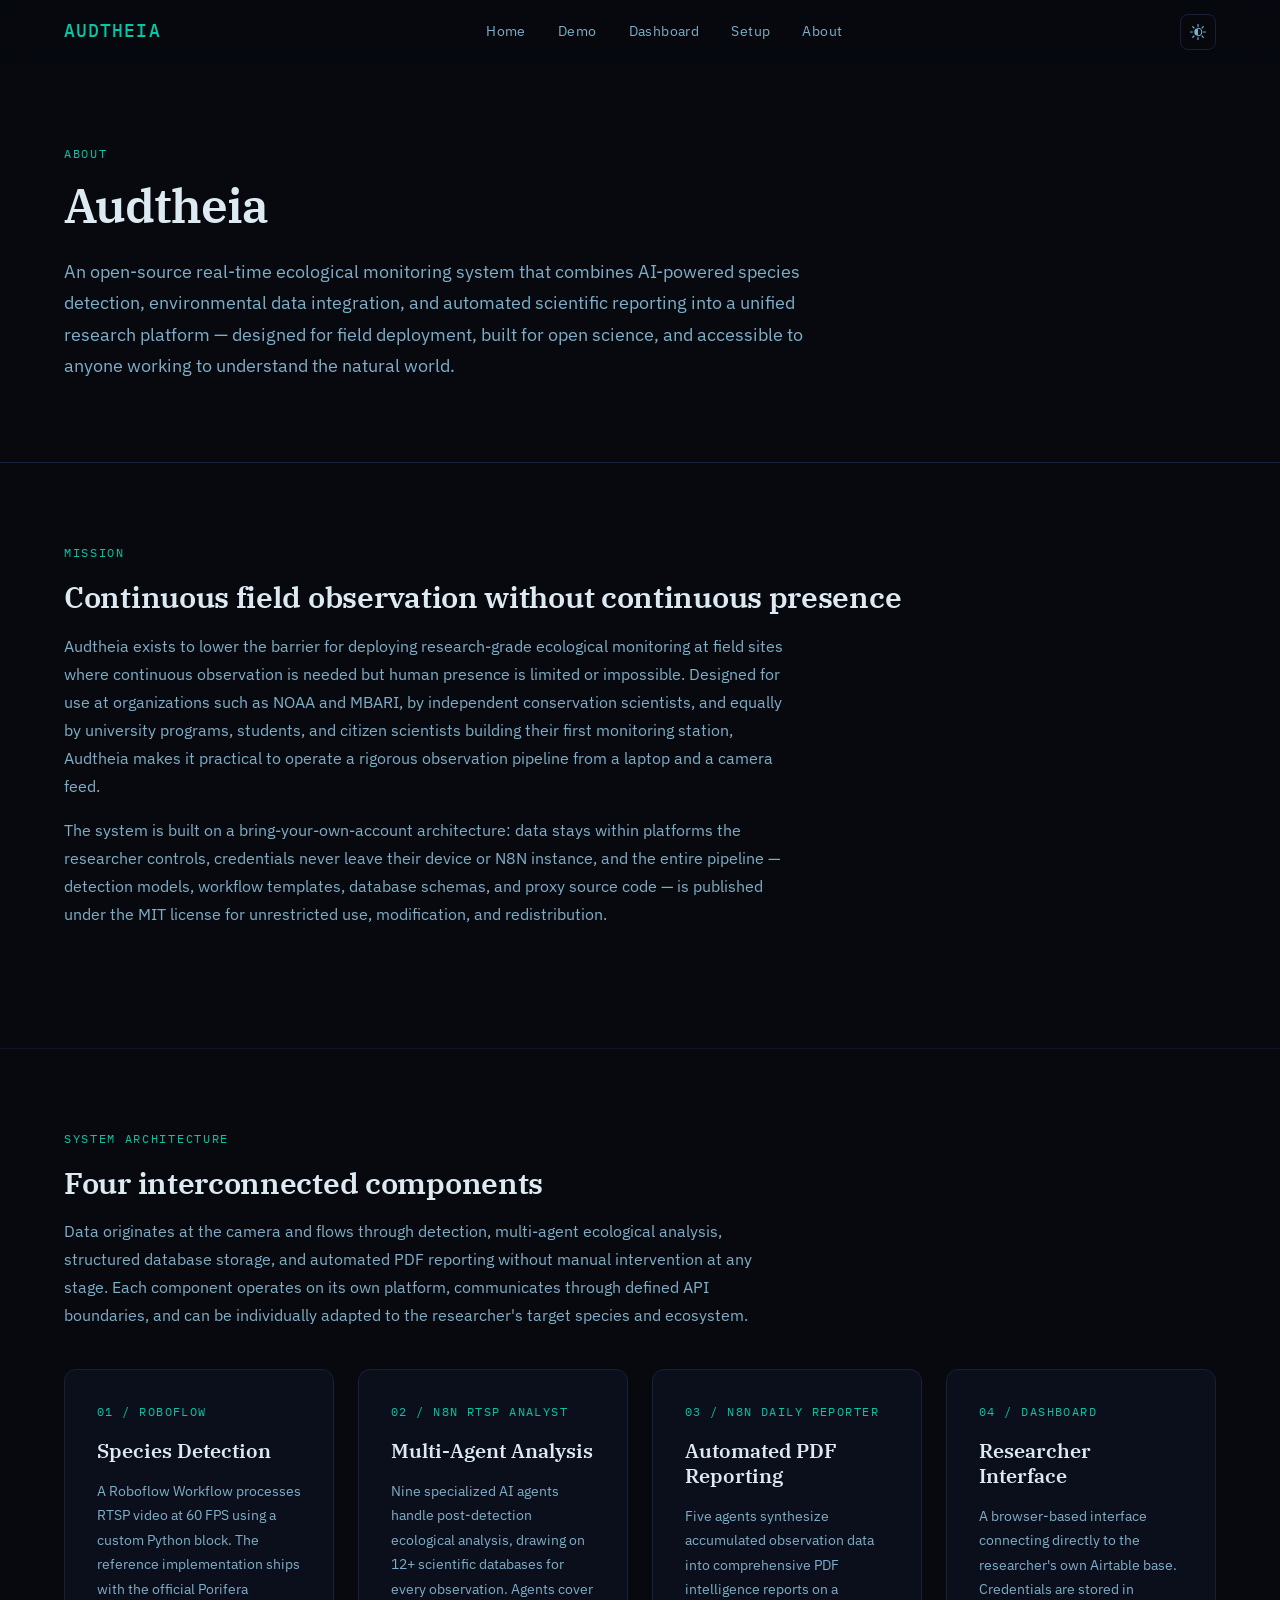
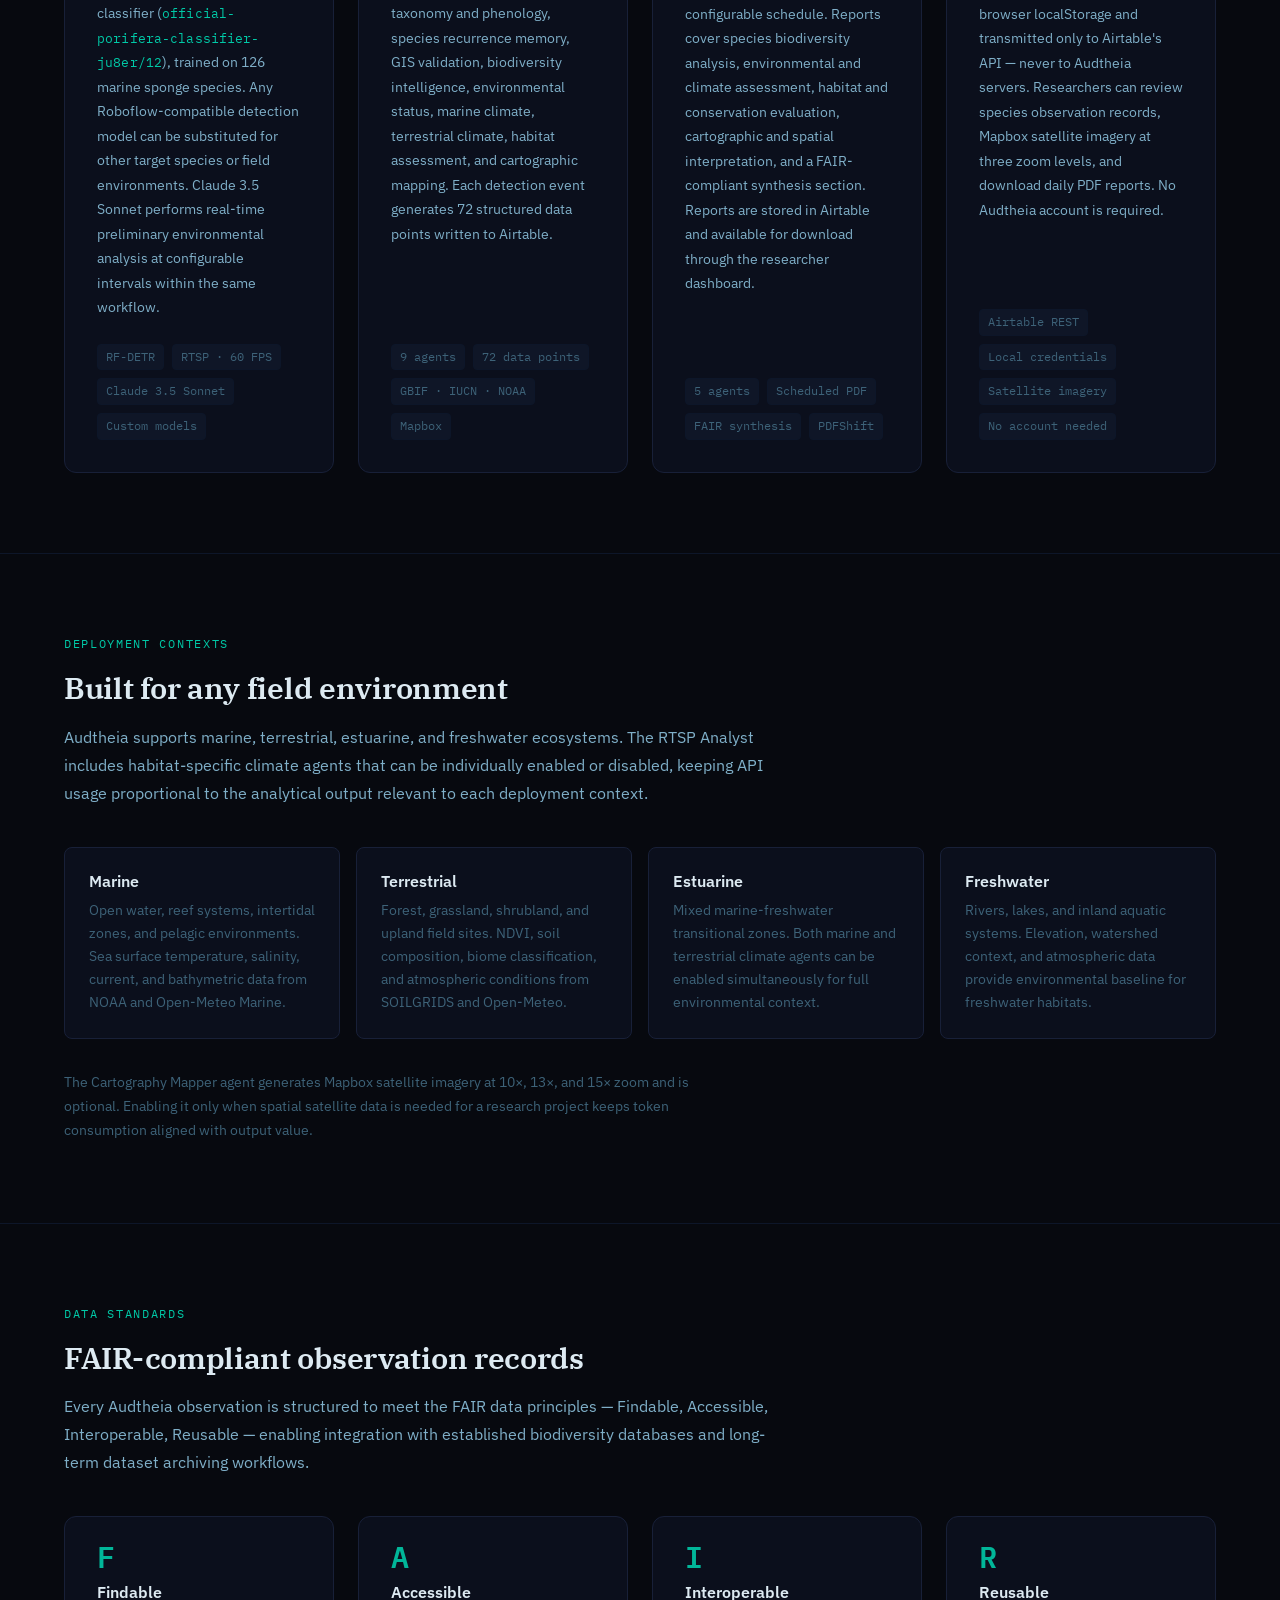
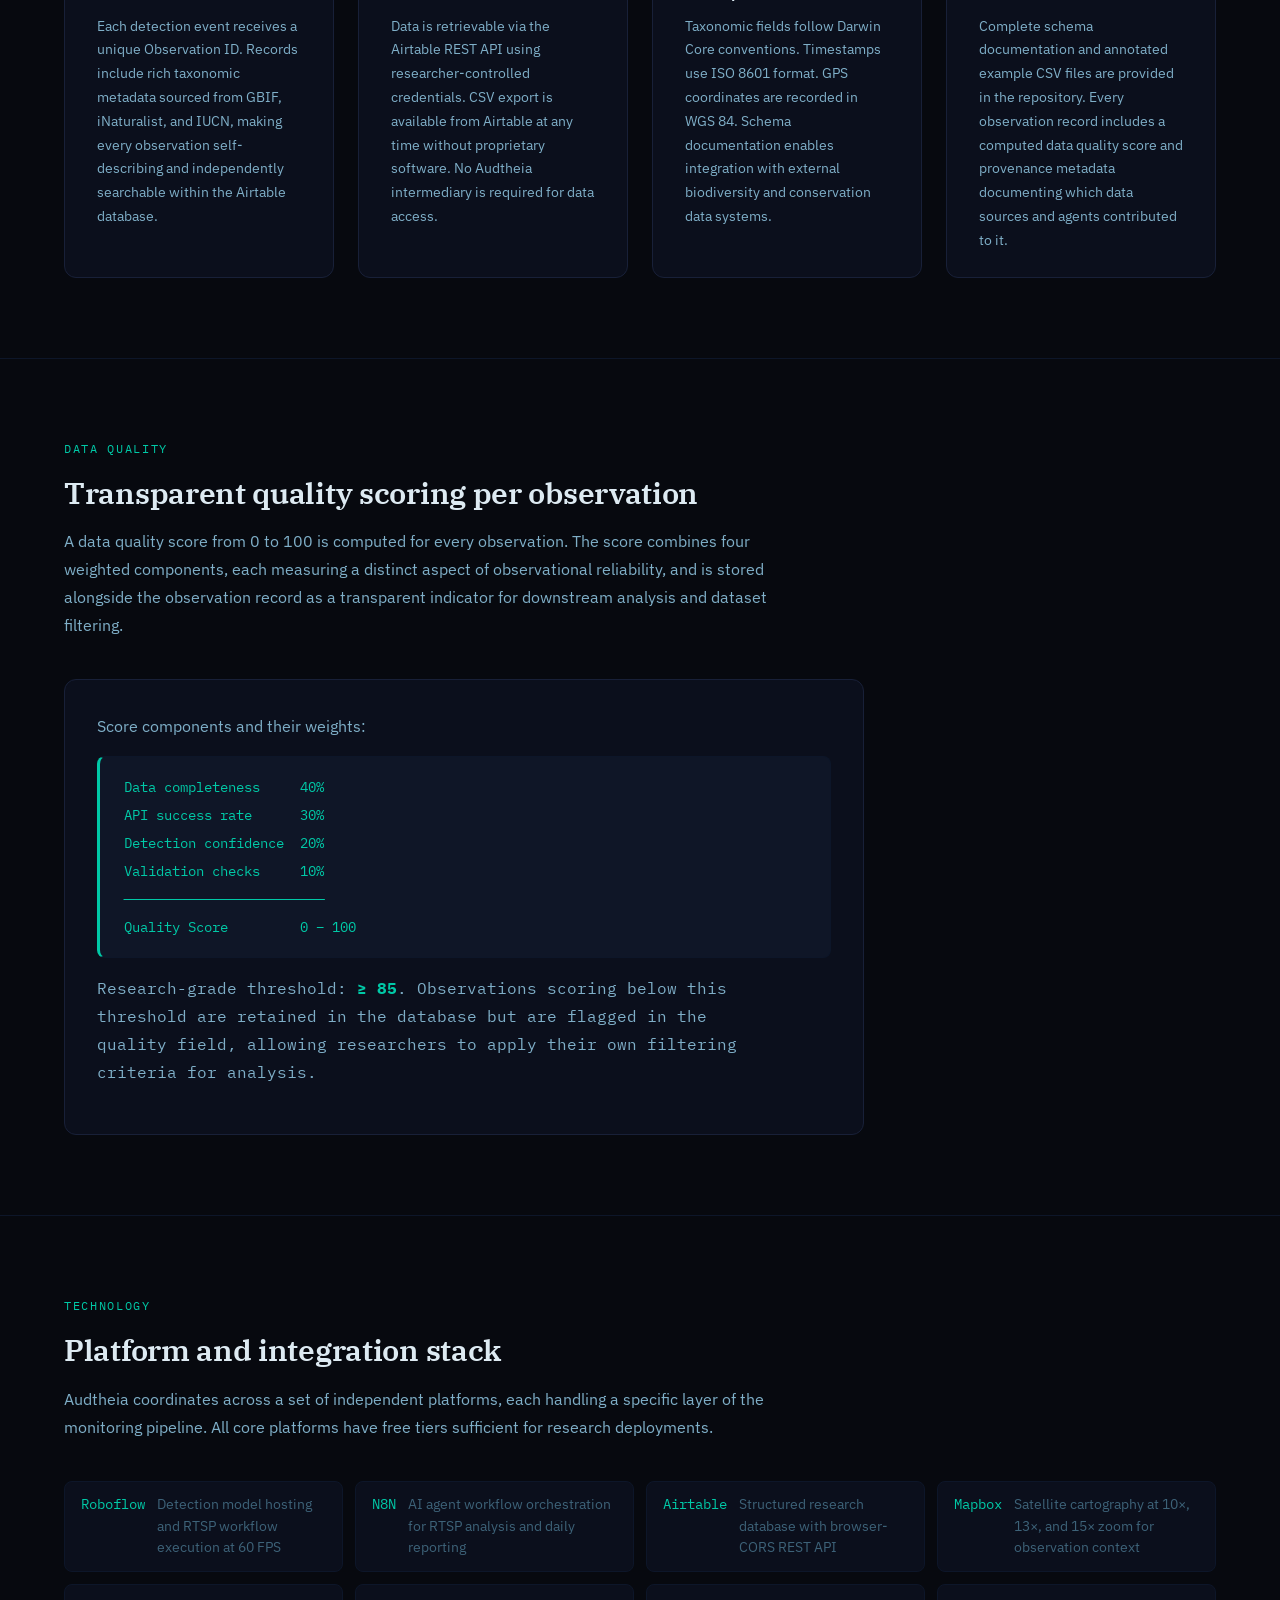
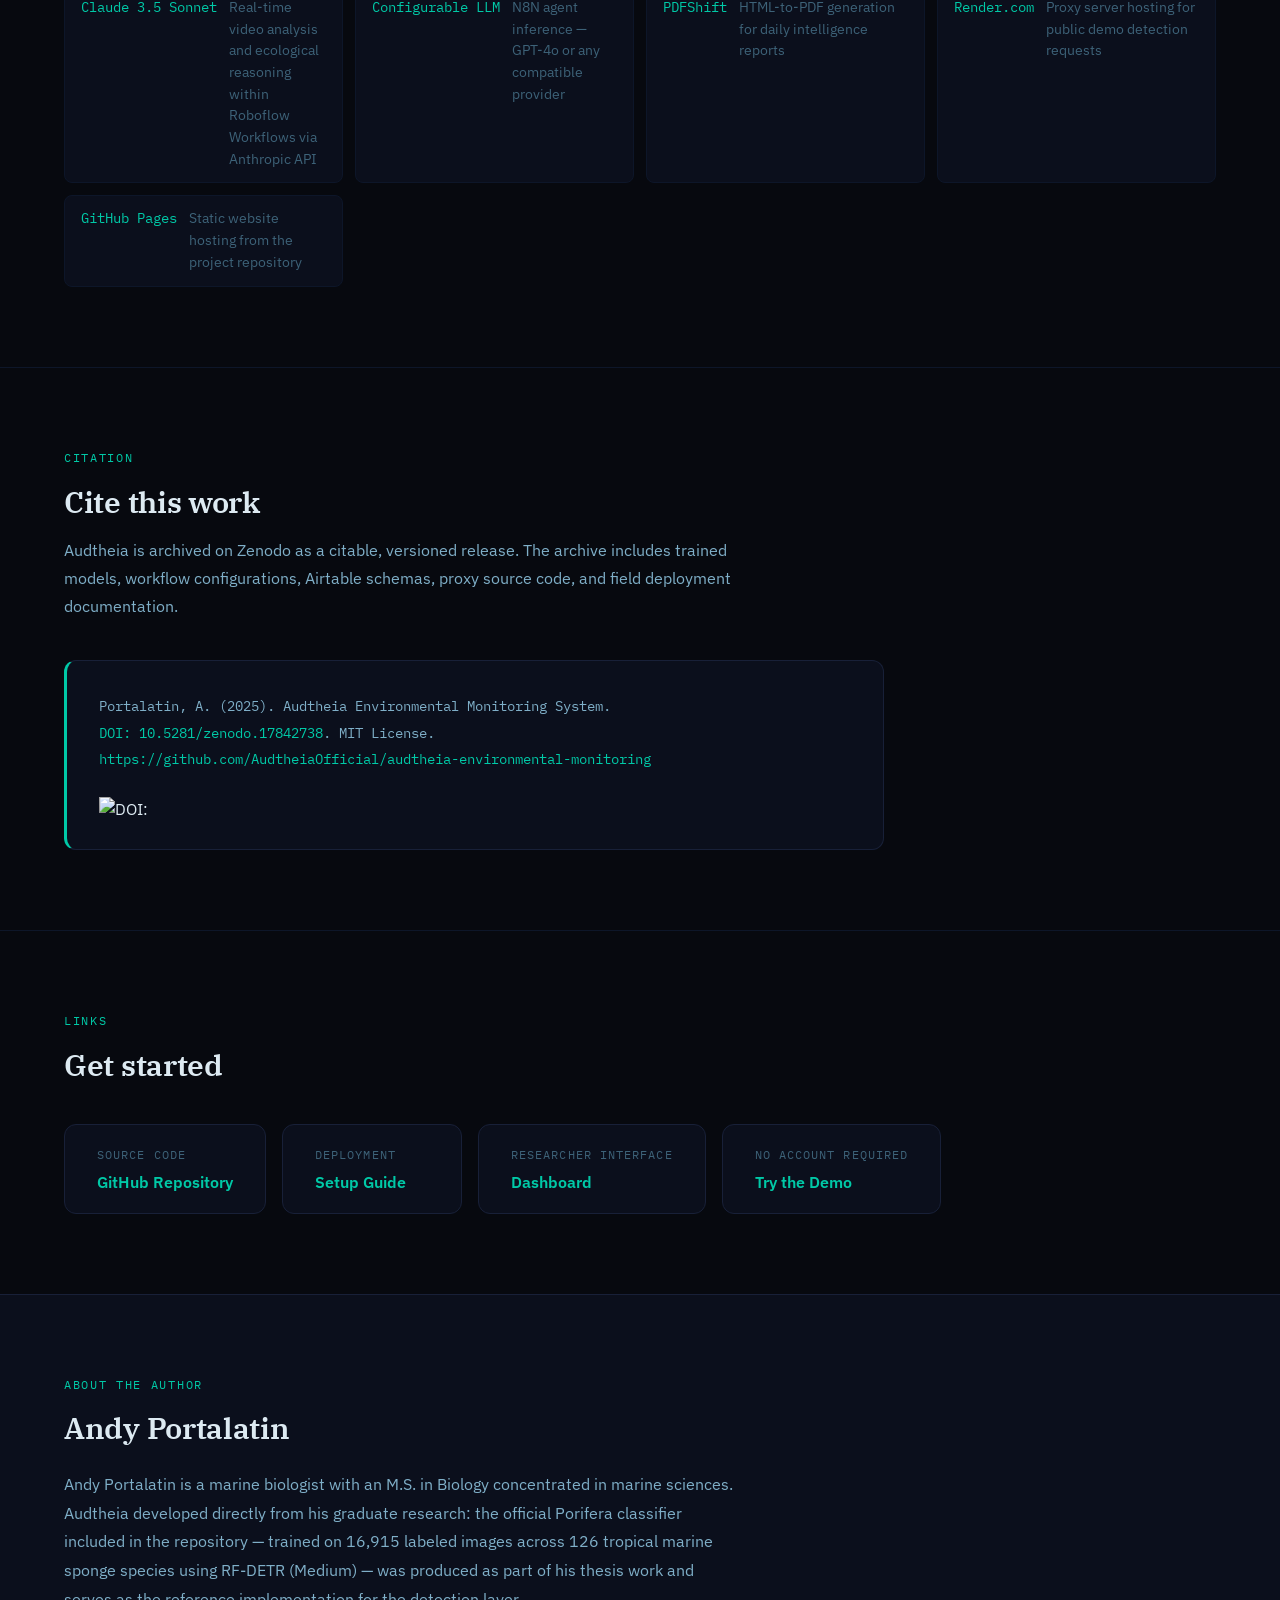
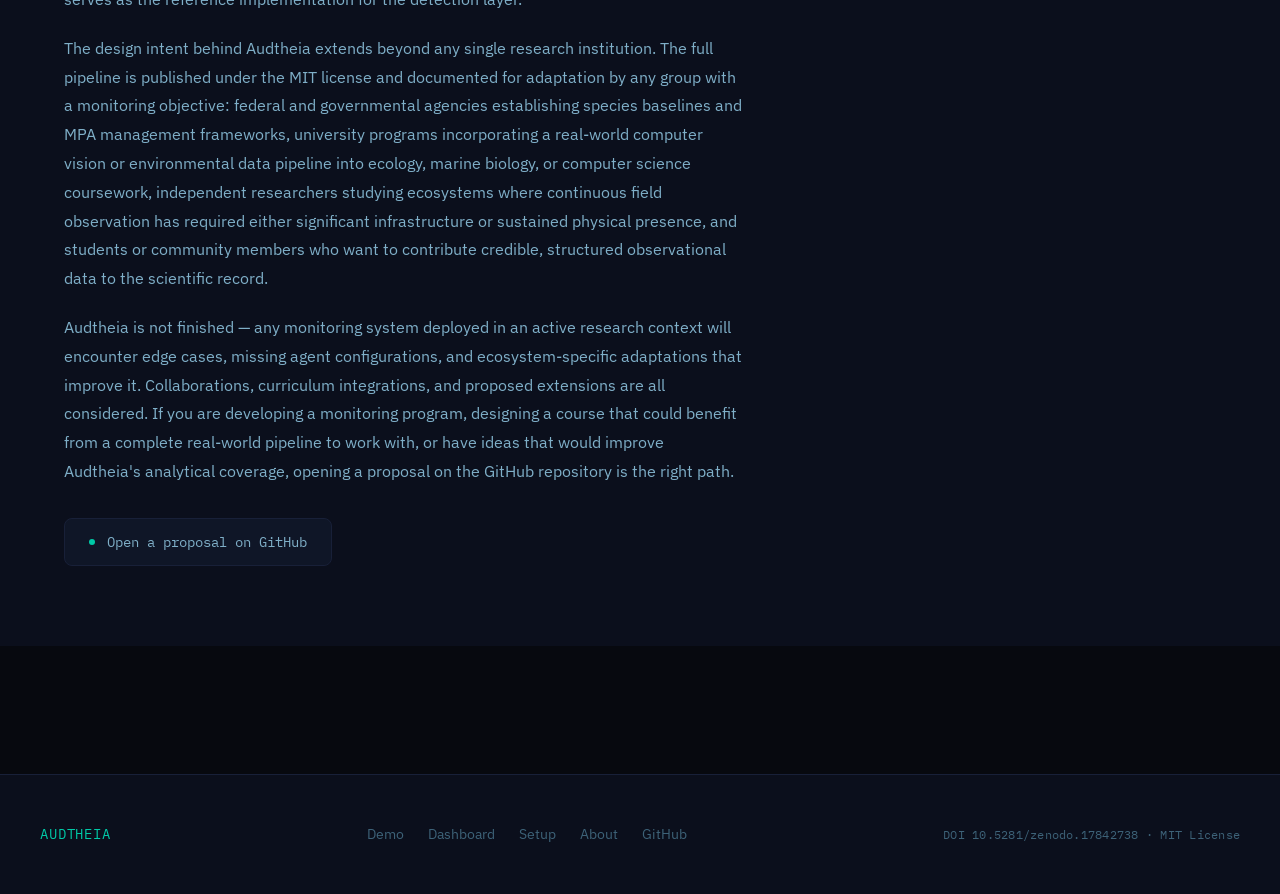
==== website/about.html @ aa7da737 "Add About page and light/dark theme toggle" ====
<!DOCTYPE html>
<html lang="en">
<head>
  <meta charset="UTF-8">
  <meta name="viewport" content="width=device-width, initial-scale=1.0">
  <title>About — Audtheia Environmental Monitoring</title>
  <meta name="description" content="About Audtheia: an open-source real-time ecological monitoring system combining AI-powered species detection, multi-agent environmental analysis, and automated scientific reporting for researchers, students, and conservation communities worldwide.">

  <link rel="preconnect" href="https://fonts.googleapis.com">
  <link rel="preconnect" href="https://fonts.gstatic.com" crossorigin>
  <link href="https://fonts.googleapis.com/css2?family=IBM+Plex+Mono:ital,wght@0,400;0,500;0,600;1,400&family=IBM+Plex+Sans:ital,wght@0,400;0,500;0,600;1,400&family=IBM+Plex+Serif:ital,wght@0,400;0,600;1,400&display=swap" rel="stylesheet">

  <link rel="stylesheet" href="assets/style.css">

  <!--
    nav.js is loaded as a blocking script (no defer) so the theme-reading
    IIFE at the top of the file applies the saved colour theme to <html>
    before the first paint, preventing a flash of the wrong theme.
  -->
  <script src="assets/nav.js"></script>
</head>
<body>

  <nav class="site-nav" id="site-nav">
    <div class="nav-inner">
      <a href="index.html" class="nav-logo">AUDTHEIA</a>
      <button class="nav-toggle" id="nav-toggle" aria-label="Toggle navigation" aria-expanded="false">
        <span></span><span></span><span></span>
      </button>
      <div class="nav-links" id="nav-links">
        <a href="index.html">Home</a>
        <a href="demo.html">Demo</a>
        <a href="dashboard.html">Dashboard</a>
        <a href="setup.html">Setup</a>
        <a href="about.html">About</a>
      </div>
    </div>
  </nav>

  <main>

    <!-- =====================================================
         HERO
         ===================================================== -->
    <section class="about-hero">
      <div class="about-inner">
        <span class="section-label">About</span>
        <h1>Audtheia</h1>
        <p class="about-hero-lead">An open-source real-time ecological monitoring system that combines AI-powered species detection, environmental data integration, and automated scientific reporting into a unified research platform — designed for field deployment, built for open science, and accessible to anyone working to understand the natural world.</p>
      </div>
    </section>


    <!-- =====================================================
         MISSION
         ===================================================== -->
    <section class="about-section">
      <div class="about-inner">
        <div class="about-section-header">
          <span class="section-label">Mission</span>
          <h2>Continuous field observation without continuous presence</h2>
          <p>Audtheia exists to lower the barrier for deploying research-grade ecological monitoring at field sites where continuous observation is needed but human presence is limited or impossible. Designed for use at organizations such as NOAA and MBARI, by independent conservation scientists, and equally by university programs, students, and citizen scientists building their first monitoring station, Audtheia makes it practical to operate a rigorous observation pipeline from a laptop and a camera feed.</p>
          <p>The system is built on a bring-your-own-account architecture: data stays within platforms the researcher controls, credentials never leave their device or N8N instance, and the entire pipeline — detection models, workflow templates, database schemas, and proxy source code — is published under the MIT license for unrestricted use, modification, and redistribution.</p>
        </div>
      </div>
    </section>


    <!-- =====================================================
         SYSTEM OVERVIEW — 4 components
         ===================================================== -->
    <section class="about-section">
      <div class="about-inner">
        <div class="about-section-header">
          <span class="section-label">System Architecture</span>
          <h2>Four interconnected components</h2>
          <p>Data originates at the camera and flows through detection, multi-agent ecological analysis, structured database storage, and automated PDF reporting without manual intervention at any stage. Each component operates on its own platform, communicates through defined API boundaries, and can be individually adapted to the researcher's target species and ecosystem.</p>
        </div>

        <div class="about-components">

          <div class="about-component-card">
            <span class="about-component-num">01 / Roboflow</span>
            <h3>Species Detection</h3>
            <p>A Roboflow Workflow processes RTSP video at 60 FPS using a custom Python block. The reference implementation ships with the official Porifera classifier (<code>official-porifera-classifier-ju8er/12</code>), trained on 126 marine sponge species. Any Roboflow-compatible detection model can be substituted for other target species or field environments. Claude 3.5 Sonnet performs real-time preliminary environmental analysis at configurable intervals within the same workflow.</p>
            <div class="about-component-tags">
              <span class="about-tag">RF-DETR</span>
              <span class="about-tag">RTSP · 60 FPS</span>
              <span class="about-tag">Claude 3.5 Sonnet</span>
              <span class="about-tag">Custom models</span>
            </div>
          </div>

          <div class="about-component-card">
            <span class="about-component-num">02 / N8N RTSP Analyst</span>
            <h3>Multi-Agent Analysis</h3>
            <p>Nine specialized AI agents handle post-detection ecological analysis, drawing on 12+ scientific databases for every observation. Agents cover taxonomy and phenology, species recurrence memory, GIS validation, biodiversity intelligence, environmental status, marine climate, terrestrial climate, habitat assessment, and cartographic mapping. Each detection event generates 72 structured data points written to Airtable.</p>
            <div class="about-component-tags">
              <span class="about-tag">9 agents</span>
              <span class="about-tag">72 data points</span>
              <span class="about-tag">GBIF · IUCN · NOAA</span>
              <span class="about-tag">Mapbox</span>
            </div>
          </div>

          <div class="about-component-card">
            <span class="about-component-num">03 / N8N Daily Reporter</span>
            <h3>Automated PDF Reporting</h3>
            <p>Five agents synthesize accumulated observation data into comprehensive PDF intelligence reports on a configurable schedule. Reports cover species biodiversity analysis, environmental and climate assessment, habitat and conservation evaluation, cartographic and spatial interpretation, and a FAIR-compliant synthesis section. Reports are stored in Airtable and available for download through the researcher dashboard.</p>
            <div class="about-component-tags">
              <span class="about-tag">5 agents</span>
              <span class="about-tag">Scheduled PDF</span>
              <span class="about-tag">FAIR synthesis</span>
              <span class="about-tag">PDFShift</span>
            </div>
          </div>

          <div class="about-component-card">
            <span class="about-component-num">04 / Dashboard</span>
            <h3>Researcher Interface</h3>
            <p>A browser-based interface connecting directly to the researcher's own Airtable base. Credentials are stored in browser localStorage and transmitted only to Airtable's API — never to Audtheia servers. Researchers can review species observation records, Mapbox satellite imagery at three zoom levels, and download daily PDF reports. No Audtheia account is required.</p>
            <div class="about-component-tags">
              <span class="about-tag">Airtable REST</span>
              <span class="about-tag">Local credentials</span>
              <span class="about-tag">Satellite imagery</span>
              <span class="about-tag">No account needed</span>
            </div>
          </div>

        </div>
      </div>
    </section>


    <!-- =====================================================
         SUPPORTED ECOSYSTEMS
         ===================================================== -->
    <section class="about-section">
      <div class="about-inner">
        <div class="about-section-header">
          <span class="section-label">Deployment Contexts</span>
          <h2>Built for any field environment</h2>
          <p>Audtheia supports marine, terrestrial, estuarine, and freshwater ecosystems. The RTSP Analyst includes habitat-specific climate agents that can be individually enabled or disabled, keeping API usage proportional to the analytical output relevant to each deployment context.</p>
        </div>

        <div class="about-ecosystem-grid">
          <div class="about-ecosystem-card">
            <h3>Marine</h3>
            <p>Open water, reef systems, intertidal zones, and pelagic environments. Sea surface temperature, salinity, current, and bathymetric data from NOAA and Open-Meteo Marine.</p>
          </div>
          <div class="about-ecosystem-card">
            <h3>Terrestrial</h3>
            <p>Forest, grassland, shrubland, and upland field sites. NDVI, soil composition, biome classification, and atmospheric conditions from SOILGRIDS and Open-Meteo.</p>
          </div>
          <div class="about-ecosystem-card">
            <h3>Estuarine</h3>
            <p>Mixed marine-freshwater transitional zones. Both marine and terrestrial climate agents can be enabled simultaneously for full environmental context.</p>
          </div>
          <div class="about-ecosystem-card">
            <h3>Freshwater</h3>
            <p>Rivers, lakes, and inland aquatic systems. Elevation, watershed context, and atmospheric data provide environmental baseline for freshwater habitats.</p>
          </div>
        </div>

        <p class="about-ecosystem-note">The Cartography Mapper agent generates Mapbox satellite imagery at 10×, 13×, and 15× zoom and is optional. Enabling it only when spatial satellite data is needed for a research project keeps token consumption aligned with output value.</p>

      </div>
    </section>


    <!-- =====================================================
         FAIR DATA COMPLIANCE
         ===================================================== -->
    <section class="about-section">
      <div class="about-inner">
        <div class="about-section-header">
          <span class="section-label">Data Standards</span>
          <h2>FAIR-compliant observation records</h2>
          <p>Every Audtheia observation is structured to meet the FAIR data principles — Findable, Accessible, Interoperable, Reusable — enabling integration with established biodiversity databases and long-term dataset archiving workflows.</p>
        </div>

        <div class="about-fair-grid">

          <div class="about-fair-card">
            <div class="about-fair-letter">F</div>
            <h3>Findable</h3>
            <p>Each detection event receives a unique Observation ID. Records include rich taxonomic metadata sourced from GBIF, iNaturalist, and IUCN, making every observation self-describing and independently searchable within the Airtable database.</p>
          </div>

          <div class="about-fair-card">
            <div class="about-fair-letter">A</div>
            <h3>Accessible</h3>
            <p>Data is retrievable via the Airtable REST API using researcher-controlled credentials. CSV export is available from Airtable at any time without proprietary software. No Audtheia intermediary is required for data access.</p>
          </div>

          <div class="about-fair-card">
            <div class="about-fair-letter">I</div>
            <h3>Interoperable</h3>
            <p>Taxonomic fields follow Darwin Core conventions. Timestamps use ISO 8601 format. GPS coordinates are recorded in WGS 84. Schema documentation enables integration with external biodiversity and conservation data systems.</p>
          </div>

          <div class="about-fair-card">
            <div class="about-fair-letter">R</div>
            <h3>Reusable</h3>
            <p>Complete schema documentation and annotated example CSV files are provided in the repository. Every observation record includes a computed data quality score and provenance metadata documenting which data sources and agents contributed to it.</p>
          </div>

        </div>
      </div>
    </section>


    <!-- =====================================================
         DATA QUALITY
         ===================================================== -->
    <section class="about-section">
      <div class="about-inner">
        <div class="about-section-header">
          <span class="section-label">Data Quality</span>
          <h2>Transparent quality scoring per observation</h2>
          <p>A data quality score from 0 to 100 is computed for every observation. The score combines four weighted components, each measuring a distinct aspect of observational reliability, and is stored alongside the observation record as a transparent indicator for downstream analysis and dataset filtering.</p>
        </div>

        <div class="about-quality-block">
          <p>Score components and their weights:</p>
          <div class="about-quality-formula">Data completeness     40%
API success rate      30%
Detection confidence  20%
Validation checks     10%
─────────────────────────
Quality Score         0 – 100</div>
          <p class="about-quality-threshold">Research-grade threshold: <strong>≥ 85</strong>. Observations scoring below this threshold are retained in the database but are flagged in the quality field, allowing researchers to apply their own filtering criteria for analysis.</p>
        </div>

      </div>
    </section>


    <!-- =====================================================
         TECHNOLOGY STACK
         ===================================================== -->
    <section class="about-section">
      <div class="about-inner">
        <div class="about-section-header">
          <span class="section-label">Technology</span>
          <h2>Platform and integration stack</h2>
          <p>Audtheia coordinates across a set of independent platforms, each handling a specific layer of the monitoring pipeline. All core platforms have free tiers sufficient for research deployments.</p>
        </div>

        <ul class="about-stack-list">
          <li class="about-stack-item">
            <span class="about-stack-tech">Roboflow</span>
            <span class="about-stack-desc">Detection model hosting and RTSP workflow execution at 60 FPS</span>
          </li>
          <li class="about-stack-item">
            <span class="about-stack-tech">N8N</span>
            <span class="about-stack-desc">AI agent workflow orchestration for RTSP analysis and daily reporting</span>
          </li>
          <li class="about-stack-item">
            <span class="about-stack-tech">Airtable</span>
            <span class="about-stack-desc">Structured research database with browser-CORS REST API</span>
          </li>
          <li class="about-stack-item">
            <span class="about-stack-tech">Mapbox</span>
            <span class="about-stack-desc">Satellite cartography at 10×, 13×, and 15× zoom for observation context</span>
          </li>
          <li class="about-stack-item">
            <span class="about-stack-tech">Claude 3.5 Sonnet</span>
            <span class="about-stack-desc">Real-time video analysis and ecological reasoning within Roboflow Workflows via Anthropic API</span>
          </li>
          <li class="about-stack-item">
            <span class="about-stack-tech">Configurable LLM</span>
            <span class="about-stack-desc">N8N agent inference — GPT-4o or any compatible provider</span>
          </li>
          <li class="about-stack-item">
            <span class="about-stack-tech">PDFShift</span>
            <span class="about-stack-desc">HTML-to-PDF generation for daily intelligence reports</span>
          </li>
          <li class="about-stack-item">
            <span class="about-stack-tech">Render.com</span>
            <span class="about-stack-desc">Proxy server hosting for public demo detection requests</span>
          </li>
          <li class="about-stack-item">
            <span class="about-stack-tech">GitHub Pages</span>
            <span class="about-stack-desc">Static website hosting from the project repository</span>
          </li>
        </ul>

      </div>
    </section>


    <!-- =====================================================
         CITATION & PUBLICATION
         ===================================================== -->
    <section class="about-section">
      <div class="about-inner">
        <div class="about-section-header">
          <span class="section-label">Citation</span>
          <h2>Cite this work</h2>
          <p>Audtheia is archived on Zenodo as a citable, versioned release. The archive includes trained models, workflow configurations, Airtable schemas, proxy source code, and field deployment documentation.</p>
        </div>

        <div class="about-citation-block">
          <div class="about-citation-text">Portalatin, A. (2025). Audtheia Environmental Monitoring System.
<a href="https://doi.org/10.5281/zenodo.17842738" target="_blank" rel="noopener noreferrer">DOI: 10.5281/zenodo.17842738</a>. MIT License.
<a href="https://github.com/AudtheiaOfficial/audtheia-environmental-monitoring" target="_blank" rel="noopener noreferrer">https://github.com/AudtheiaOfficial/audtheia-environmental-monitoring</a></div>

          <a class="about-doi-badge"
             href="https://doi.org/10.5281/zenodo.17842738"
             target="_blank"
             rel="noopener noreferrer"
             aria-label="View Audtheia on Zenodo — DOI 10.5281/zenodo.17842738">
            <img src="https://zenodo.org/badge/DOI/10.5281/zenodo.17842738.svg"
                 alt="DOI: 10.5281/zenodo.17842738"
                 width="200"
                 height="20">
          </a>
        </div>

      </div>
    </section>


    <!-- =====================================================
         QUICK LINKS
         ===================================================== -->
    <section class="about-section">
      <div class="about-inner">
        <div class="about-section-header">
          <span class="section-label">Links</span>
          <h2>Get started</h2>
        </div>

        <div class="about-links-row">

          <a class="about-link-card"
             href="https://github.com/AudtheiaOfficial/audtheia-environmental-monitoring"
             target="_blank"
             rel="noopener noreferrer">
            <span class="about-link-card-label">Source code</span>
            <span class="about-link-card-title">GitHub Repository</span>
          </a>

          <a class="about-link-card" href="setup.html">
            <span class="about-link-card-label">Deployment</span>
            <span class="about-link-card-title">Setup Guide</span>
          </a>

          <a class="about-link-card" href="dashboard.html">
            <span class="about-link-card-label">Researcher interface</span>
            <span class="about-link-card-title">Dashboard</span>
          </a>

          <a class="about-link-card" href="demo.html">
            <span class="about-link-card-label">No account required</span>
            <span class="about-link-card-title">Try the Demo</span>
          </a>

        </div>

      </div>
    </section>

  </main>


  <!-- =====================================================
       ABOUT THE AUTHOR
       Visually separated section — surface background
       ===================================================== -->
  <section class="about-author-section">
    <div class="about-inner">
      <div class="about-author-content">
        <span class="section-label">About the Author</span>
        <h2>Andy Portalatin</h2>

        <p>Andy Portalatin is a marine biologist with an M.S. in Biology concentrated in marine sciences. Audtheia developed directly from his graduate research: the official Porifera classifier included in the repository — trained on 16,915 labeled images across 126 tropical marine sponge species using RF-DETR (Medium) — was produced as part of his thesis work and serves as the reference implementation for the detection layer.</p>

        <p>The design intent behind Audtheia extends beyond any single research institution. The full pipeline is published under the MIT license and documented for adaptation by any group with a monitoring objective: federal and governmental agencies establishing species baselines and MPA management frameworks, university programs incorporating a real-world computer vision or environmental data pipeline into ecology, marine biology, or computer science coursework, independent researchers studying ecosystems where continuous field observation has required either significant infrastructure or sustained physical presence, and students or community members who want to contribute credible, structured observational data to the scientific record.</p>

        <p>Audtheia is not finished — any monitoring system deployed in an active research context will encounter edge cases, missing agent configurations, and ecosystem-specific adaptations that improve it. Collaborations, curriculum integrations, and proposed extensions are all considered. If you are developing a monitoring program, designing a course that could benefit from a complete real-world pipeline to work with, or have ideas that would improve Audtheia's analytical coverage, opening a proposal on the GitHub repository is the right path.</p>

        <a class="about-collab-cta"
           href="https://github.com/AudtheiaOfficial/audtheia-environmental-monitoring/issues"
           target="_blank"
           rel="noopener noreferrer">
          <span class="about-collab-dot" aria-hidden="true"></span>
          Open a proposal on GitHub
        </a>

      </div>
    </div>
  </section>


  <footer class="site-footer">
    <div class="footer-inner">
      <span class="footer-brand">AUDTHEIA</span>
      <nav class="footer-links" aria-label="Site navigation">
        <a href="demo.html">Demo</a>
        <a href="dashboard.html">Dashboard</a>
        <a href="setup.html">Setup</a>
        <a href="about.html">About</a>
        <a href="https://github.com/AudtheiaOfficial/audtheia-environmental-monitoring"
           target="_blank"
           rel="noopener noreferrer">GitHub</a>
      </nav>
      <span class="footer-meta">DOI 10.5281/zenodo.17842738 · MIT License</span>
    </div>
  </footer>

</body>
</html>
---- website/assets/style.css ----
/* ============================================================
   AUDTHEIA — SHARED DESIGN SYSTEM
   website/assets/style.css
   Session 2 — Custom properties, reset, base, typography,
               navigation, footer, layout utilities, responsive
   ============================================================ */

/* ── 1. CUSTOM PROPERTIES ─────────────────────────────────── */
:root {
  /* Color — Backgrounds */
  --color-bg:             #07090f;
  --color-surface:        #0b0f1c;
  --color-surface-2:      #0f1627;
  --color-border:         #182038;
  --color-border-subtle:  #0d1629;

  /* Color — Accents */
  --color-teal:           #00c9a7;
  --color-teal-dim:       #00a88c;
  --color-blue:           #38bdf8;
  --color-glow-teal:      rgba(0, 201, 167, 0.12);
  --color-glow-blue:      rgba(56, 189, 248, 0.08);

  /* Color — Text */
  --color-text:           #ddeaf2;
  --color-text-2:         #7fafc8;
  --color-text-muted:     #3d6278;

  /* Typography — Families */
  --font-serif: 'IBM Plex Serif', Georgia, 'Times New Roman', serif;
  --font-mono:  'IBM Plex Mono', 'Courier New', Courier, monospace;
  --font-sans:  'IBM Plex Sans', system-ui, -apple-system, sans-serif;

  /* Typography — Scale */
  --text-xs:   0.75rem;    /* 12px */
  --text-sm:   0.875rem;   /* 14px */
  --text-base: 1rem;       /* 16px */
  --text-lg:   1.125rem;   /* 18px */
  --text-xl:   1.25rem;    /* 20px */
  --text-2xl:  1.5rem;     /* 24px */
  --text-3xl:  1.875rem;   /* 30px */
  --text-4xl:  2.25rem;    /* 36px */
  --text-5xl:  3rem;       /* 48px */
  --text-6xl:  3.75rem;    /* 60px */

  /* Spacing */
  --space-1:   0.25rem;
  --space-2:   0.5rem;
  --space-3:   0.75rem;
  --space-4:   1rem;
  --space-5:   1.25rem;
  --space-6:   1.5rem;
  --space-8:   2rem;
  --space-10:  2.5rem;
  --space-12:  3rem;
  --space-16:  4rem;
  --space-20:  5rem;
  --space-24:  6rem;
  --space-32:  8rem;

  /* Layout */
  --container-max: 1200px;
  --container-pad: var(--space-6);
  --nav-height:    64px;
  --radius-sm:     4px;
  --radius-md:     8px;
  --radius-lg:     12px;

  /* Transitions */
  --transition-fast: 150ms ease;
  --transition-base: 250ms ease;
  --transition-slow: 400ms ease;
}

/* ── 2. RESET ─────────────────────────────────────────────── */
*, *::before, *::after {
  box-sizing: border-box;
  margin: 0;
  padding: 0;
}

html {
  scroll-behavior: smooth;
  -webkit-text-size-adjust: 100%;
}

img, video, svg {
  display: block;
  max-width: 100%;
}

button {
  cursor: pointer;
  border: none;
  background: none;
  font: inherit;
}

a {
  color: inherit;
  text-decoration: none;
}

ul, ol {
  list-style: none;
}

/* ── 3. BASE ──────────────────────────────────────────────── */
body {
  background-color: var(--color-bg);
  color: var(--color-text);
  font-family: var(--font-sans);
  font-size: var(--text-base);
  line-height: 1.6;
  min-height: 100vh;
  -webkit-font-smoothing: antialiased;
  -moz-osx-font-smoothing: grayscale;
}

/* ── 4. TYPOGRAPHY ────────────────────────────────────────── */

/* Narrative headings — IBM Plex Serif */
h1, h2, h3 {
  font-family: var(--font-serif);
  font-weight: 600;
  line-height: 1.2;
  color: var(--color-text);
}

/* Sub-headings and labels — IBM Plex Sans */
h4, h5, h6 {
  font-family: var(--font-sans);
  font-weight: 500;
  line-height: 1.3;
  color: var(--color-text);
}

h1 { font-size: var(--text-5xl); }
h2 { font-size: var(--text-4xl); }
h3 { font-size: var(--text-2xl); }
h4 { font-size: var(--text-xl); }
h5 { font-size: var(--text-lg); }
h6 { font-size: var(--text-base); }

p {
  color: var(--color-text-2);
  max-width: 68ch;
}

/* Data elements — IBM Plex Mono */
/* Applied to: species names, confidence scores, coordinates,
   observation IDs, any numeric or scientific data display */
code,
.mono,
.data-label,
.species-name,
.confidence,
.coordinate {
  font-family: var(--font-mono);
  font-size: 0.9em;
  color: var(--color-teal);
  letter-spacing: 0.01em;
}

/* Utility classes */
.text-accent  { color: var(--color-teal); }
.text-blue    { color: var(--color-blue); }
.text-muted   { color: var(--color-text-muted); }
.text-2       { color: var(--color-text-2); }
.font-serif   { font-family: var(--font-serif); }
.font-mono    { font-family: var(--font-mono); }

/* ── 5. NAVIGATION ────────────────────────────────────────── */
.site-nav {
  position: fixed;
  top: 0;
  left: 0;
  right: 0;
  z-index: 100;
  height: var(--nav-height);
  background: rgba(7, 9, 15, 0.85);
  backdrop-filter: blur(12px);
  -webkit-backdrop-filter: blur(12px);
  border-bottom: 1px solid transparent;
  transition: border-color var(--transition-base),
              background var(--transition-base);
}

.site-nav.scrolled {
  border-bottom-color: var(--color-border);
  background: rgba(7, 9, 15, 0.97);
}

.nav-inner {
  max-width: var(--container-max);
  margin: 0 auto;
  padding: 0 var(--container-pad);
  height: 100%;
  display: flex;
  align-items: center;
  justify-content: space-between;
}

.nav-logo {
  font-family: var(--font-mono);
  font-size: var(--text-lg);
  font-weight: 500;
  color: var(--color-teal);
  letter-spacing: 0.06em;
  transition: opacity var(--transition-fast);
}

.nav-logo:hover {
  opacity: 0.75;
}

.nav-links {
  display: flex;
  align-items: center;
  gap: var(--space-8);
}

.nav-links a {
  font-family: var(--font-sans);
  font-size: var(--text-sm);
  font-weight: 400;
  color: var(--color-text-2);
  letter-spacing: 0.03em;
  transition: color var(--transition-fast);
  position: relative;
}

.nav-links a::after {
  content: '';
  position: absolute;
  bottom: -4px;
  left: 0;
  right: 0;
  height: 1px;
  background: var(--color-teal);
  transform: scaleX(0);
  transform-origin: left;
  transition: transform var(--transition-fast);
}

.nav-links a:hover,
.nav-links a.active {
  color: var(--color-text);
}

.nav-links a.active::after,
.nav-links a:hover::after {
  transform: scaleX(1);
}

/* Mobile hamburger button */
.nav-toggle {
  display: none;
  flex-direction: column;
  gap: 5px;
  padding: var(--space-2);
}

.nav-toggle span {
  display: block;
  width: 22px;
  height: 1.5px;
  background: var(--color-text-2);
  transition: transform var(--transition-fast),
              opacity var(--transition-fast);
}

.nav-toggle.open span:nth-child(1) {
  transform: translateY(6.5px) rotate(45deg);
}
.nav-toggle.open span:nth-child(2) {
  opacity: 0;
}
.nav-toggle.open span:nth-child(3) {
  transform: translateY(-6.5px) rotate(-45deg);
}

/* ── 6. FOOTER ────────────────────────────────────────────── */
.site-footer {
  margin-top: var(--space-32);
  padding: var(--space-12) var(--container-pad);
  border-top: 1px solid var(--color-border);
  background: var(--color-surface);
}

.footer-inner {
  max-width: var(--container-max);
  margin: 0 auto;
  display: flex;
  align-items: center;
  justify-content: space-between;
  flex-wrap: wrap;
  gap: var(--space-4);
}

.footer-brand {
  font-family: var(--font-mono);
  font-size: var(--text-sm);
  color: var(--color-teal);
  letter-spacing: 0.06em;
}

.footer-links {
  display: flex;
  gap: var(--space-6);
}

.footer-links a {
  font-size: var(--text-sm);
  color: var(--color-text-muted);
  transition: color var(--transition-fast);
}

.footer-links a:hover {
  color: var(--color-text-2);
}

.footer-meta {
  font-family: var(--font-mono);
  font-size: var(--text-xs);
  color: var(--color-text-muted);
  letter-spacing: 0.02em;
}

/* ── 7. LAYOUT UTILITIES ──────────────────────────────────── */
.container {
  max-width: var(--container-max);
  margin: 0 auto;
  padding: 0 var(--container-pad);
}

.section {
  padding: var(--space-24) 0;
}

.section-sm {
  padding: var(--space-16) 0;
}

/* Grid helpers */
.grid-2 {
  display: grid;
  grid-template-columns: repeat(auto-fit, minmax(280px, 1fr));
  gap: var(--space-8);
}

.grid-3 {
  display: grid;
  grid-template-columns: repeat(auto-fit, minmax(240px, 1fr));
  gap: var(--space-6);
}

.grid-4 {
  display: grid;
  grid-template-columns: repeat(auto-fit, minmax(200px, 1fr));
  gap: var(--space-6);
}

/* Flex helpers */
.flex         { display: flex; }
.flex-center  { display: flex; align-items: center; justify-content: center; }
.flex-between { display: flex; align-items: center; justify-content: space-between; }
.flex-col     { display: flex; flex-direction: column; }
.gap-4        { gap: var(--space-4); }
.gap-6        { gap: var(--space-6); }
.gap-8        { gap: var(--space-8); }

/* Margin helpers */
.mt-4  { margin-top: var(--space-4); }
.mt-6  { margin-top: var(--space-6); }
.mt-8  { margin-top: var(--space-8); }
.mt-12 { margin-top: var(--space-12); }
.mb-4  { margin-bottom: var(--space-4); }
.mb-6  { margin-bottom: var(--space-6); }
.mb-8  { margin-bottom: var(--space-8); }

/* Placeholder label — Session 2 shell only.
   These blocks are replaced entirely in Session 3. */
.placeholder-label {
  font-family: var(--font-mono);
  font-size: var(--text-sm);
  color: var(--color-text-muted);
  border: 1px dashed var(--color-border);
  padding: var(--space-16) var(--space-8);
  text-align: center;
  border-radius: var(--radius-md);
  letter-spacing: 0.02em;
}

/* ── 8. RESPONSIVE ────────────────────────────────────────── */
@media (max-width: 768px) {
  h1 { font-size: var(--text-4xl); }
  h2 { font-size: var(--text-3xl); }
  h3 { font-size: var(--text-xl); }

  .nav-toggle {
    display: flex;
  }

  .nav-links {
    position: fixed;
    top: var(--nav-height);
    left: 0;
    right: 0;
    background: rgba(7, 9, 15, 0.98);
    backdrop-filter: blur(12px);
    -webkit-backdrop-filter: blur(12px);
    flex-direction: column;
    align-items: flex-start;
    gap: 0;
    padding: var(--space-4) 0;
    border-bottom: 1px solid var(--color-border);
    transform: translateY(-100%);
    opacity: 0;
    pointer-events: none;
    transition: transform var(--transition-base),
                opacity var(--transition-base);
  }

  .nav-links.open {
    transform: translateY(0);
    opacity: 1;
    pointer-events: auto;
  }

  .nav-links a {
    display: block;
    padding: var(--space-4) var(--container-pad);
    width: 100%;
    font-size: var(--text-base);
  }

  .nav-links a::after {
    display: none;
  }

  .footer-inner {
    flex-direction: column;
    align-items: flex-start;
  }

  .grid-4 {
    grid-template-columns: repeat(auto-fit, minmax(160px, 1fr));
  }
}

@media (max-width: 480px) {
  :root {
    --container-pad: var(--space-4);
  }

  h1 { font-size: var(--text-3xl); }
  h2 { font-size: var(--text-2xl); }
}

/* ── 9. BUTTONS ────────────────────────────────────────────────────────── */
/* Shared component — used across all pages                                */

.btn {
  display: inline-flex;
  align-items: center;
  gap: var(--space-2);
  padding: var(--space-3) var(--space-6);
  font-family: var(--font-sans);
  font-size: var(--text-sm);
  font-weight: 500;
  letter-spacing: 0.04em;
  border-radius: var(--radius-sm);
  border: 1px solid transparent;
  text-decoration: none;
  cursor: pointer;
  white-space: nowrap;
  transition:
    background var(--transition-fast),
    border-color var(--transition-fast),
    color var(--transition-fast);
}

.btn-primary {
  background: var(--color-teal);
  color: var(--color-bg);
  border-color: var(--color-teal);
}

.btn-primary:hover {
  background: var(--color-teal-dim);
  border-color: var(--color-teal-dim);
  color: var(--color-bg);
}

.btn-secondary {
  background: transparent;
  color: var(--color-text-2);
  border-color: var(--color-border);
}

.btn-secondary:hover {
  color: var(--color-text);
  border-color: var(--color-text-muted);
}

/* ── 10. SECTION UTILITIES ─────────────────────────────────────────────── */
/* Reusable label and intro text shared across all page sections           */

.section-label {
  display: block;
  font-family: var(--font-mono);
  font-size: var(--text-xs);
  color: var(--color-teal);
  letter-spacing: 0.14em;
  text-transform: uppercase;
  margin-bottom: var(--space-4);
}

.section-intro {
  color: var(--color-text-2);
  font-size: var(--text-lg);
  max-width: 72ch;
  margin-top: var(--space-4);
  line-height: 1.7;
}

/* ── 11. HERO ──────────────────────────────────────────────────────────── */

/* Keyframe definitions */
@keyframes audtheia-fadeInUp {
  from {
    opacity: 0;
    transform: translateY(18px);
  }
  to {
    opacity: 1;
    transform: translateY(0);
  }
}

@keyframes audtheia-glowPulse {
  0%, 100% { opacity: 0.85; }
  50%       { opacity: 0.4;  }
}

/* Hero section */
.hero {
  position: relative;
  padding-top: calc(var(--nav-height) + var(--space-20));
  padding-bottom: var(--space-20);
  min-height: 100vh;
  display: flex;
  align-items: center;
  /* Subtle scientific grid — uses color-border-subtle (#0d1629) against
     the near-black background (#07090f). Almost invisible; adds depth. */
  background-image:
    linear-gradient(var(--color-border-subtle) 1px, transparent 1px),
    linear-gradient(90deg, var(--color-border-subtle) 1px, transparent 1px);
  background-size: var(--space-8) var(--space-8);
}

/* Teal gradient line at the bottom of the hero — like a sonar sweep */
.hero::after {
  content: '';
  position: absolute;
  bottom: 0;
  left: 0;
  right: 0;
  height: 1px;
  background: linear-gradient(
    90deg,
    transparent 0%,
    var(--color-teal) 50%,
    transparent 100%
  );
  opacity: 0.18;
  pointer-events: none;
}

/* Two-column grid: text left, GIF right */
.hero-inner {
  display: grid;
  grid-template-columns: 1fr 1fr;
  gap: var(--space-16);
  align-items: center;
}

/* Text column — stacked flex with gap */
.hero-text {
  display: flex;
  flex-direction: column;
  gap: var(--space-6);
}

/* Staggered entrance — each element fades up in sequence */
.hero-eyebrow {
  display: block;
  font-family: var(--font-mono);
  font-size: var(--text-xs);
  color: var(--color-teal);
  letter-spacing: 0.14em;
  text-transform: uppercase;
  animation: audtheia-fadeInUp 0.5s ease both;
  animation-delay: 0.1s;
}

.hero-headline {
  font-size: var(--text-5xl);
  line-height: 1.14;
  color: var(--color-text);
  animation: audtheia-fadeInUp 0.6s ease both;
  animation-delay: 0.25s;
}

.hero-body {
  font-size: var(--text-lg);
  line-height: 1.75;
  color: var(--color-text-2);
  max-width: 54ch;
  animation: audtheia-fadeInUp 0.6s ease both;
  animation-delay: 0.4s;
}

/* Four-column stat row */
.hero-stats {
  display: grid;
  grid-template-columns: repeat(4, 1fr);
  gap: var(--space-4);
  padding: var(--space-5) 0;
  border-top: 1px solid var(--color-border);
  border-bottom: 1px solid var(--color-border);
  animation: audtheia-fadeInUp 0.6s ease both;
  animation-delay: 0.55s;
}

.stat-item {
  display: flex;
  flex-direction: column;
  gap: var(--space-1);
}

.stat-value {
  font-family: var(--font-mono);
  font-size: var(--text-2xl);
  font-weight: 500;
  color: var(--color-teal);
  line-height: 1;
}

.stat-label {
  font-family: var(--font-sans);
  font-size: var(--text-xs);
  color: var(--color-text-muted);
  line-height: 1.4;
}

/* CTA button group */
.hero-ctas {
  display: flex;
  gap: var(--space-4);
  align-items: center;
  flex-wrap: wrap;
  animation: audtheia-fadeInUp 0.6s ease both;
  animation-delay: 0.7s;
}

/* GIF column — slides in slightly slower */
.hero-media {
  animation: audtheia-fadeInUp 0.8s ease both;
  animation-delay: 0.2s;
}

/* Detection GIF frame */
.gif-frame {
  display: flex;
  flex-direction: column;
}

.gif-wrap {
  position: relative;
  border: 1px solid var(--color-border);
  border-radius: var(--radius-md) var(--radius-md) 0 0;
  overflow: hidden;
  background: var(--color-surface);
  /* Bioluminescent teal glow — marine monitoring aesthetic */
  box-shadow:
    0 0 0 1px var(--color-border-subtle),
    0 0 60px var(--color-glow-teal),
    0 0 120px rgba(0, 201, 167, 0.04);
}

/* Pulsing teal top bar — active monitoring / recording indicator */
.gif-wrap::before {
  content: '';
  position: absolute;
  top: 0;
  left: 0;
  right: 0;
  height: 2px;
  background: var(--color-teal);
  opacity: 0.85;
  z-index: 1;
  pointer-events: none;
  animation: audtheia-glowPulse 3s ease-in-out infinite;
}

.gif-wrap img {
  width: 100%;
  height: auto;
  display: block;
}

.gif-caption {
  display: flex;
  flex-direction: column;
  gap: var(--space-1);
  padding: var(--space-3) var(--space-4);
  background: var(--color-surface-2);
  border: 1px solid var(--color-border);
  border-top: none;
  border-radius: 0 0 var(--radius-md) var(--radius-md);
}

.gif-caption .mono {
  font-size: var(--text-xs);
}

.gif-caption-sub {
  font-family: var(--font-mono);
  font-size: var(--text-xs);
  color: var(--color-text-muted);
  letter-spacing: 0.02em;
}

/* ── 12. ARCHITECTURE ──────────────────────────────────────────────────── */

/* Pipeline flow diagram */
.pipeline {
  display: flex;
  align-items: center;
  gap: var(--space-2);
  margin: var(--space-12) 0;
  overflow-x: auto;
  padding: var(--space-6) 0;
  -webkit-overflow-scrolling: touch;
  scrollbar-width: thin;
  scrollbar-color: var(--color-border) transparent;
}

.pipeline-node {
  display: flex;
  flex-direction: column;
  gap: var(--space-1);
  background: var(--color-surface-2);
  border: 1px solid var(--color-border);
  border-radius: var(--radius-sm);
  padding: var(--space-4) var(--space-5);
  flex-shrink: 0;
  min-width: 130px;
  transition: border-color var(--transition-fast);
}

.pipeline-node:hover {
  border-color: var(--color-teal);
}

/* Input/output nodes use a dashed border to distinguish from platform nodes */
.pipeline-node--io {
  background: transparent;
  border-style: dashed;
  border-color: var(--color-border);
}

.pipeline-node-label {
  font-family: var(--font-mono);
  font-size: var(--text-xs);
  color: var(--color-teal);
  letter-spacing: 0.08em;
}

.pipeline-node-name {
  font-family: var(--font-sans);
  font-weight: 500;
  font-size: var(--text-sm);
  color: var(--color-text);
}

.pipeline-node-sub {
  font-family: var(--font-mono);
  font-size: var(--text-xs);
  color: var(--color-text-muted);
}

.pipeline-connector {
  font-size: var(--text-xl);
  color: var(--color-teal);
  opacity: 0.35;
  flex-shrink: 0;
  user-select: none;
  line-height: 1;
}

/* Platform detail cards — 4-column grid, collapsing responsively */
.platform-grid {
  display: grid;
  grid-template-columns: repeat(auto-fit, minmax(240px, 1fr));
  gap: var(--space-6);
  margin-top: var(--space-8);
}

.platform-card {
  background: var(--color-surface-2);
  border: 1px solid var(--color-border);
  border-radius: var(--radius-md);
  padding: var(--space-6);
  display: flex;
  flex-direction: column;
  gap: var(--space-4);
  transition: border-color var(--transition-fast);
}

.platform-card:hover {
  border-color: var(--color-teal);
}

.platform-card-header {
  display: flex;
  align-items: baseline;
  gap: var(--space-3);
}

.platform-index {
  font-family: var(--font-mono);
  font-size: var(--text-xs);
  color: var(--color-teal);
  letter-spacing: 0.08em;
  flex-shrink: 0;
}

/* Platform name inherits serif from h3 base rule */
.platform-name {
  font-size: var(--text-2xl);
  line-height: 1;
  margin: 0;
}

/* Model ID / endpoint display — styled as a code block */
.platform-id {
  font-family: var(--font-mono);
  font-size: var(--text-xs);
  padding: var(--space-2) var(--space-3);
  background: var(--color-bg);
  border: 1px solid var(--color-border-subtle);
  border-radius: var(--radius-sm);
  overflow-x: auto;
  white-space: nowrap;
}

/* Override base code color — these IDs are metadata, not interactive data */
.platform-id code {
  font-family: inherit;
  font-size: inherit;
  color: var(--color-text-muted);
}

/* Body paragraph inside card — override base max-width */
.platform-card > p {
  font-size: var(--text-sm);
  color: var(--color-text-2);
  line-height: 1.65;
  max-width: none;
}

/* Specification list */
.platform-specs {
  display: flex;
  flex-direction: column;
  gap: var(--space-2);
}

.platform-specs li {
  font-size: var(--text-sm);
  color: var(--color-text-2);
  padding-left: var(--space-4);
  position: relative;
  line-height: 1.5;
}

.platform-specs li::before {
  content: '—';
  position: absolute;
  left: 0;
  color: var(--color-teal);
  opacity: 0.45;
}

/* code elements in specs inherit teal from base rule — correct */
.platform-specs code {
  font-size: var(--text-xs);
  letter-spacing: 0.02em;
}

/* Tag row — pushed to bottom of card by flex + margin-top: auto */
.platform-tags {
  display: flex;
  flex-wrap: wrap;
  gap: var(--space-3);
  margin-top: auto;
  padding-top: var(--space-4);
  border-top: 1px solid var(--color-border-subtle);
}

.platform-tag {
  font-family: var(--font-mono);
  font-size: var(--text-xs);
  color: var(--color-text-muted);
  letter-spacing: 0.04em;
}

/* ── 13. INSTITUTIONS ──────────────────────────────────────────────────── */

/* Flex-wrap layout — items grow to fill available width */
.institution-grid {
  display: flex;
  flex-wrap: wrap;
  margin-top: var(--space-10);
}

.institution-item {
  flex: 1 1 180px;
  display: flex;
  flex-direction: column;
  gap: var(--space-2);
  padding: var(--space-6) var(--space-4);
  border-top: 1px solid var(--color-border);
  transition: border-top-color var(--transition-fast),
              background var(--transition-fast);
}

.institution-item:hover {
  border-top-color: var(--color-teal);
  background: rgba(0, 201, 167, 0.025);
}

.institution-name {
  font-family: var(--font-serif);
  font-size: var(--text-xl);
  font-weight: 600;
  color: var(--color-text);
  line-height: 1.2;
}

.institution-full {
  font-family: var(--font-sans);
  font-size: var(--text-sm);
  color: var(--color-text-muted);
  line-height: 1.4;
  display: block;
}

/* ── 14. PUBLICATION ───────────────────────────────────────────────────── */

.pub-grid {
  display: grid;
  grid-template-columns: repeat(auto-fit, minmax(260px, 1fr));
  gap: var(--space-6);
  margin-top: var(--space-10);
}

.pub-card {
  background: var(--color-surface-2);
  border: 1px solid var(--color-border);
  border-radius: var(--radius-md);
  padding: var(--space-6);
  display: flex;
  flex-direction: column;
  gap: var(--space-4);
}

.pub-eyebrow {
  font-family: var(--font-mono);
  font-size: var(--text-xs);
  color: var(--color-teal);
  letter-spacing: 0.1em;
  text-transform: uppercase;
}

.doi-link {
  display: inline-block;
  transition: opacity var(--transition-fast);
}

.doi-link:hover {
  opacity: 0.72;
}

.doi-badge {
  height: 20px;
  width: auto;
  display: inline-block;
}

.pub-doi-string {
  font-size: var(--text-xs);
  color: var(--color-text-muted);
  letter-spacing: 0.02em;
  margin-top: auto;
}

/* Manuscript topic — serif italic, non-hyperlinked */
.pub-manuscript-topic {
  font-family: var(--font-serif);
  font-size: var(--text-xl);
  font-weight: 400;
  font-style: italic;
  color: var(--color-text);
  line-height: 1.35;
}

.pub-journal {
  font-size: var(--text-xs);
  letter-spacing: 0.02em;
  color: var(--color-text-muted);
  display: block;
  margin-top: auto;
}

/* Override base max-width inside pub cards */
.pub-desc {
  font-size: var(--text-sm);
  color: var(--color-text-2);
  line-height: 1.65;
  max-width: none;
}

/* GitHub repository link */
.github-link {
  display: inline-flex;
  align-items: center;
  gap: var(--space-3);
  color: var(--color-text-2);
  font-family: var(--font-mono);
  font-size: var(--text-sm);
  text-decoration: none;
  transition: color var(--transition-fast);
  word-break: break-all;
}

.github-link:hover {
  color: var(--color-teal);
}

.github-link svg {
  flex-shrink: 0;
}

/* ── 15. RESPONSIVE — LANDING PAGE ────────────────────────────────────── */

@media (max-width: 900px) {
  /* Collapse to single column, GIF moves above text */
  .hero {
    min-height: auto;
    padding-top: calc(var(--nav-height) + var(--space-12));
    padding-bottom: var(--space-12);
    align-items: flex-start;
  }

  .hero-inner {
    grid-template-columns: 1fr;
    gap: var(--space-10);
  }

  .hero-media {
    order: -1; /* GIF appears above text column on narrow layouts */
  }

  .hero-headline {
    font-size: var(--text-4xl);
  }

  /* Collapse stats to 2x2 */
  .hero-stats {
    grid-template-columns: repeat(2, 1fr);
  }
}

@media (max-width: 600px) {
  .hero-headline {
    font-size: var(--text-3xl);
  }

  /* Stack CTAs vertically on small screens */
  .hero-ctas {
    flex-direction: column;
    align-items: stretch;
  }

  .hero-ctas .btn {
    justify-content: center;
    text-align: center;
  }

  /* Keep institutions in 2 columns on small screens */
  .institution-item {
    flex: 1 1 140px;
  }

  .pub-grid {
    grid-template-columns: 1fr;
  }

  .platform-grid {
    grid-template-columns: 1fr;
  }
}

/* Respect user motion preferences — disable all landing page animations */
@media (prefers-reduced-motion: reduce) {
  .hero-eyebrow,
  .hero-headline,
  .hero-body,
  .hero-stats,
  .hero-ctas,
  .hero-media {
    animation: none;
  }

  .gif-wrap::before {
    animation: none;
    opacity: 0.85;
  }
}


/* ── PATCH: Edit 5 — Pipeline node sub-text legibility ────────────────── */
/* Override the default --color-text-muted with --color-text-2, which is   */
/* readable against the dark node background without being overly bright.  */

.pipeline-node-sub {
  color: var(--color-text-2);
}

/* ── PATCH: Edit 6 — Platform ID: replace scrollbar with ellipsis ──────── */
/* Removes the horizontal scrollbar. Full text is accessible via the        */
/* native browser tooltip triggered by the title attribute on each element. */

.platform-id {
  overflow: hidden;
  text-overflow: ellipsis;
  white-space: nowrap;
}

/* ── PATCH: Edit 11 — Institution items as anchor elements ─────────────── */
/* The .institution-item elements are now <a> tags. Reset link decoration   */
/* so they inherit the existing hover and border styles without underlines.  */

a.institution-item {
  text-decoration: none;
  color: inherit;
  display: flex;
  flex-direction: column;
  gap: var(--space-2);
  padding: var(--space-6) var(--space-4);
  border-top: 1px solid var(--color-border);
  transition: border-top-color var(--transition-fast),
              background var(--transition-fast);
}

a.institution-item:hover {
  border-top-color: var(--color-teal);
  background: rgba(0, 201, 167, 0.025);
}


/* ── PATCH 2a: Platform ID — override previous patch, enable expand toggle ── */
/* The previous patch set text-overflow on the .platform-id container.       */
/* This patch restructures it to use an inner wrapper so the toggle button   */
/* stays visible outside the scrollable area.                                */

.platform-id {
  display: flex;
  align-items: center;
  gap: 0;
  overflow: hidden;
  /* Reset text-overflow from previous patch — now handled by .platform-id-inner */
  text-overflow: initial;
  white-space: initial;
}

/* Inner wrapper injected by landing.js around each <code> element */
.platform-id-inner {
  flex: 1;
  min-width: 0;
  overflow: hidden;
  transition: overflow 0s;
}

.platform-id-inner code {
  display: block;
  overflow: hidden;
  text-overflow: ellipsis;
  white-space: nowrap;
  /* Inherit font/color from .platform-id code base rule */
}

/* Expanded state — switch inner wrapper to scrollable */
.platform-id.expanded .platform-id-inner {
  overflow-x: auto;
  /* Hide scrollbar visually — scrolled via user drag */
  scrollbar-width: thin;
  scrollbar-color: var(--color-border) transparent;
}

.platform-id.expanded .platform-id-inner code {
  overflow: initial;
  text-overflow: initial;
}

/* Toggle button — injected by landing.js */
.platform-id-toggle {
  flex-shrink: 0;
  background: none;
  border: none;
  color: var(--color-teal);
  font-family: var(--font-mono);
  font-size: var(--text-sm);
  line-height: 1;
  cursor: pointer;
  padding: 0 var(--space-2);
  opacity: 0;
  transition: opacity var(--transition-fast);
}

.platform-id:hover .platform-id-toggle,
.platform-id.expanded .platform-id-toggle {
  opacity: 1;
}

/* ── PATCH 2b: Platform scroll carousel ────────────────────────────────── */

.psc-wrapper {
  position: relative;
  display: flex;
  align-items: center;
  gap: var(--space-3);
  margin-top: var(--space-10);
}

/* Track — overflow hidden so no native scrollbar appears; JS scrolls it */
.psc-track {
  display: flex;
  gap: var(--space-5);
  overflow-x: auto;
  flex: 1;
  scroll-behavior: smooth;
  -webkit-overflow-scrolling: touch;
  /* Hide scrollbar across browsers */
  scrollbar-width: none;
}

.psc-track::-webkit-scrollbar {
  display: none;
}

/* Individual platform card */
.psc-card {
  flex: 0 0 220px;
  display: flex;
  flex-direction: column;
  gap: var(--space-3);
  background: var(--color-surface-2);
  border: 1px solid var(--color-border);
  border-radius: var(--radius-md);
  padding: var(--space-5);
  transition: border-color var(--transition-fast);
}

.psc-card:hover {
  border-color: var(--color-teal);
}

/* Badge — API key / Account / Free */
.psc-badge {
  font-family: var(--font-mono);
  font-size: var(--text-xs);
  letter-spacing: 0.07em;
}

.psc-badge--key     { color: var(--color-teal); }
.psc-badge--account { color: var(--color-teal); }
.psc-badge--free    { color: var(--color-text-muted); }

/* Platform name — serif */
.psc-name {
  font-family: var(--font-serif);
  font-size: var(--text-xl);
  font-weight: 600;
  color: var(--color-text);
  line-height: 1.2;
}

/* Description — sans, grows to fill remaining card height */
.psc-desc {
  font-family: var(--font-sans);
  font-size: var(--text-sm);
  color: var(--color-text-2);
  line-height: 1.55;
  flex: 1;
}

/* Link — pushed to bottom of card */
.psc-link {
  font-family: var(--font-mono);
  font-size: var(--text-xs);
  color: var(--color-text-muted);
  text-decoration: none;
  letter-spacing: 0.02em;
  margin-top: auto;
  transition: color var(--transition-fast);
}

.psc-link:hover {
  color: var(--color-teal);
}

/* Arrow buttons — left / right scroll controls */
.psc-arrow {
  flex-shrink: 0;
  width: 34px;
  height: 34px;
  display: flex;
  align-items: center;
  justify-content: center;
  background: var(--color-surface-2);
  border: 1px solid var(--color-border);
  border-radius: var(--radius-sm);
  color: var(--color-text-2);
  font-size: var(--text-base);
  cursor: pointer;
  transition:
    border-color var(--transition-fast),
    color var(--transition-fast);
}

.psc-arrow:hover {
  border-color: var(--color-teal);
  color: var(--color-teal);
}

/* Native [hidden] attribute support */
.psc-arrow[hidden] {
  display: none;
}

/* ── PATCH 2c: Responsive — carousel on small screens ──────────────────── */

@media (max-width: 600px) {
  .psc-card {
    flex: 0 0 180px;
  }
}


/* ── 16. DEMO PAGE ─────────────────────────────────────────────────────── */

/* Page-level heading override — tool pages are more restrained than hero  */
.demo-heading {
  font-size: var(--text-4xl);
  line-height: 1.18;
}

/* Intro block — limits line width for readability                          */
.demo-intro {
  margin-bottom: var(--space-10);
}

.demo-intro .section-intro {
  margin-top: var(--space-4);
}

/* Demo content — narrower max-width than the container, keeps tool focused */
.demo-content {
  max-width: 800px;
}

/* ── Drop zone ────────────────────────────────────────────────────────── */

.demo-drop-zone {
  border: 1px dashed var(--color-border);
  border-radius: var(--radius-md);
  background: var(--color-surface);
  padding: var(--space-16) var(--space-8);
  min-height: 240px;
  display: flex;
  flex-direction: column;
  align-items: center;
  justify-content: center;
  gap: var(--space-4);
  cursor: pointer;
  text-align: center;
  user-select: none;
  transition:
    border-color var(--transition-base),
    background  var(--transition-base),
    box-shadow  var(--transition-base);
}

.demo-drop-zone:hover,
.demo-drop-zone:focus-visible {
  border-color: var(--color-teal);
  background: var(--color-glow-teal);
  outline: none;
}

.demo-drop-zone.drag-over {
  border-color: var(--color-teal);
  background: var(--color-glow-teal);
  box-shadow: 0 0 0 1px var(--color-teal) inset;
}

.demo-drop-icon {
  color: var(--color-teal);
  opacity: 0.45;
  transition: opacity var(--transition-fast);
}

.demo-drop-zone:hover .demo-drop-icon,
.demo-drop-zone:focus-visible .demo-drop-icon,
.demo-drop-zone.drag-over .demo-drop-icon {
  opacity: 1;
}

.demo-drop-headline {
  font-family: var(--font-sans);
  font-size: var(--text-lg);
  font-weight: 500;
  color: var(--color-text);
}

.demo-drop-sub {
  font-family: var(--font-mono);
  font-size: var(--text-xs);
  color: var(--color-text-muted);
  letter-spacing: 0.08em;
}

/* ── Preview section ──────────────────────────────────────────────────── */

.demo-preview-section {
  margin-top: var(--space-8);
}

/* Wrapper that stacks the image and canvas overlay */
.demo-image-frame {
  position: relative;
  border: 1px solid var(--color-border);
  border-radius: var(--radius-md);
  overflow: hidden;
  background: var(--color-surface);
  /* teal glow echoes the hero GIF frame */
  box-shadow:
    0 0 0 1px var(--color-border-subtle),
    0 0 40px rgba(0, 201, 167, 0.07);
  /* Remove inline-block gap under the img */
  line-height: 0;
}

.demo-preview-img {
  display: block;
  width: 100%;
  height: auto;
}

/* Canvas lives in the same stacking context — pointer-events: none so the
   user can still interact with elements below it.
   Width and height are set exclusively by syncCanvas() in demo.js —
   no CSS dimensions here to avoid conflicting with the bitmap attributes.  */
#demo-canvas {
  position: absolute;
  top: 0;
  left: 0;
  pointer-events: none;
}

/* ── Action buttons ───────────────────────────────────────────────────── */

.demo-actions {
  display: flex;
  gap: var(--space-4);
  align-items: center;
  margin-top: var(--space-6);
  flex-wrap: wrap;
}

/* ── Status messages ──────────────────────────────────────────────────── */

.demo-status {
  display: flex;
  align-items: flex-start;
  gap: var(--space-3);
  margin-top: var(--space-6);
  padding: var(--space-4) var(--space-5);
  border: 1px solid var(--color-border);
  border-radius: var(--radius-md);
  background: var(--color-surface-2);
  font-family: var(--font-sans);
  font-size: var(--text-sm);
  line-height: 1.6;
  color: var(--color-text-2);
}

.demo-status a {
  color: var(--color-teal);
  text-decoration: underline;
  text-underline-offset: 3px;
  transition: opacity var(--transition-fast);
}

.demo-status a:hover {
  opacity: 0.75;
}

/* Loading — neutral, spinner-aligned                                       */
.demo-status--loading {
  align-items: center;
  border-color: var(--color-border);
  color: var(--color-text-2);
}

/* Error — warm red tint                                                    */
.demo-status--error {
  border-color: rgba(248, 113, 113, 0.28);
  background: rgba(248, 113, 113, 0.05);
  color: #f87171;
}

.demo-status--error a {
  color: #f87171;
}

/* Info — cool blue tint                                                    */
.demo-status--info {
  border-color: rgba(56, 189, 248, 0.22);
  background: rgba(56, 189, 248, 0.04);
  color: var(--color-text-2);
}

.demo-status-text {
  flex: 1;
}

/* ── Spinner ──────────────────────────────────────────────────────────── */

.demo-spinner {
  display: inline-block;
  flex-shrink: 0;
  width: 16px;
  height: 16px;
  border: 2px solid var(--color-border);
  border-top-color: var(--color-teal);
  border-radius: 50%;
  animation: demo-spin 0.65s linear infinite;
}

@keyframes demo-spin {
  to { transform: rotate(360deg); }
}

/* ── Results section ──────────────────────────────────────────────────── */

.demo-results-section {
  margin-top: var(--space-10);
  padding-top: var(--space-8);
  border-top: 1px solid var(--color-border);
}

.demo-results-header {
  display: flex;
  align-items: baseline;
  justify-content: space-between;
  flex-wrap: wrap;
  gap: var(--space-4);
  margin-bottom: var(--space-5);
}

.demo-results-count {
  font-family: var(--font-mono);
  font-size: var(--text-xs);
  color: var(--color-text-muted);
  letter-spacing: 0.04em;
}

.demo-results-list {
  display: flex;
  flex-direction: column;
  gap: var(--space-2);
}

/* Each detection row: index | species name | confidence                    */
.demo-result-item {
  display: grid;
  grid-template-columns: 2rem 1fr auto;
  align-items: baseline;
  gap: var(--space-4);
  padding: var(--space-3) var(--space-4);
  background: var(--color-surface-2);
  border: 1px solid var(--color-border);
  border-radius: var(--radius-sm);
  transition: border-color var(--transition-fast);
}

.demo-result-item:hover {
  border-color: var(--color-teal);
}

.demo-result-index {
  font-family: var(--font-mono);
  font-size: var(--text-xs);
  color: var(--color-text-muted);
}

/* Scientific name rendered in serif italic — matches Audtheia's data tone  */
.demo-result-species {
  font-family: var(--font-serif);
  font-style: italic;
  font-size: var(--text-base);
  color: var(--color-text);
}

.demo-result-confidence {
  font-family: var(--font-mono);
  font-size: var(--text-sm);
  color: var(--color-teal);
  letter-spacing: 0.02em;
}

/* ── Info callout ─────────────────────────────────────────────────────── */

.demo-callout {
  display: flex;
  gap: var(--space-4);
  margin-top: var(--space-12);
  padding: var(--space-5);
  border: 1px solid var(--color-border-subtle);
  border-radius: var(--radius-md);
}

.demo-callout-marker {
  width: 6px;
  height: 6px;
  border-radius: 50%;
  background: var(--color-teal);
  flex-shrink: 0;
  opacity: 0.45;
  margin-top: 5px;
}

.demo-callout-text {
  font-family: var(--font-mono);
  font-size: var(--text-xs);
  color: var(--color-text-muted);
  line-height: 1.7;
  letter-spacing: 0.01em;
  max-width: none;
}

.demo-callout-text a {
  color: var(--color-text-2);
  text-decoration: underline;
  text-underline-offset: 3px;
  transition: color var(--transition-fast);
}

.demo-callout-text a:hover {
  color: var(--color-teal);
}

/* ── Responsive — Demo page ───────────────────────────────────────────── */

@media (max-width: 768px) {
  .demo-heading {
    font-size: var(--text-3xl);
  }

  .demo-drop-zone {
    padding: var(--space-12) var(--space-6);
    min-height: 200px;
  }
}

@media (max-width: 480px) {
  .demo-drop-zone {
    padding: var(--space-10) var(--space-4);
    min-height: 180px;
    gap: var(--space-3);
  }

  .demo-drop-headline {
    font-size: var(--text-base);
  }

  /* Stack action buttons vertically on very small screens */
  .demo-actions {
    flex-direction: column;
    align-items: stretch;
  }

  .demo-actions .btn {
    justify-content: center;
    text-align: center;
  }

  /* Result rows: 2-column on narrow screens — index + species on line 1,
     confidence on line 2 beneath species                                   */
  .demo-result-item {
    grid-template-columns: 2rem 1fr;
    grid-template-rows: auto auto;
    row-gap: var(--space-1);
  }

  .demo-result-confidence {
    grid-column: 2;
  }
}

/* Respect reduced-motion preference — disable spinner animation             */
@media (prefers-reduced-motion: reduce) {
  .demo-spinner {
    animation: none;
    border-top-color: var(--color-teal);
    opacity: 0.6;
  }
}


/* ── 17. DASHBOARD PAGE ────────────────────────────────────────────────── */

/* ── Page layout ──────────────────────────────────────────────────────── */

/* First section accounts for the fixed nav height */
.dash-settings-section {
  padding-top: calc(var(--nav-height) + var(--space-16));
  padding-bottom: var(--space-16);
}

.dash-data-section {
  padding-top: var(--space-16);
}

.dash-section-intro {
  max-width: 720px;
  margin-bottom: var(--space-10);
}

.dash-section-heading {
  margin-top: var(--space-3);
}

/* Full-width rule that visually divides Settings from Dashboard */
.dash-separator {
  height: 1px;
  background: var(--color-border);
  max-width: calc(var(--container-max) - (var(--container-pad) * 2));
  margin: 0 auto;
}

/* ── Privacy notice ───────────────────────────────────────────────────── */

.settings-privacy {
  display: flex;
  gap: var(--space-4);
  align-items: flex-start;
  max-width: 720px;
  background: var(--color-surface-2);
  border: 1px solid var(--color-border);
  border-left: 3px solid var(--color-teal);
  border-radius: var(--radius-md);
  padding: var(--space-5) var(--space-6);
  margin-bottom: var(--space-8);
}

.settings-privacy-icon {
  flex-shrink: 0;
  color: var(--color-teal);
  opacity: 0.7;
  margin-top: 1px;
}

.settings-privacy p {
  font-family: var(--font-mono);
  font-size: var(--text-xs);
  color: var(--color-text-2);
  line-height: 1.75;
  letter-spacing: 0.01em;
  max-width: none;
}

/* ── Settings form ────────────────────────────────────────────────────── */

.settings-form {
  max-width: 720px;
  display: flex;
  flex-direction: column;
  gap: var(--space-8);
}

/* Grouped credential block */
.settings-group {
  display: flex;
  flex-direction: column;
  gap: var(--space-6);
  background: var(--color-surface);
  border: 1px solid var(--color-border);
  border-radius: var(--radius-md);
  padding: var(--space-6);
}

.settings-group-label {
  font-family: var(--font-mono);
  font-size: var(--text-xs);
  color: var(--color-teal);
  letter-spacing: 0.12em;
  text-transform: uppercase;
  padding-bottom: var(--space-4);
  border-bottom: 1px solid var(--color-border-subtle);
}

/* Individual field row */
.settings-field {
  display: flex;
  flex-direction: column;
  gap: var(--space-2);
}

.settings-label {
  font-family: var(--font-mono);
  font-size: var(--text-xs);
  color: var(--color-text-2);
  letter-spacing: 0.06em;
}

.settings-input {
  background: var(--color-bg);
  border: 1px solid var(--color-border);
  border-radius: var(--radius-sm);
  padding: var(--space-3) var(--space-4);
  font-family: var(--font-mono);
  font-size: var(--text-sm);
  color: var(--color-text);
  width: 100%;
  transition:
    border-color var(--transition-fast),
    box-shadow   var(--transition-fast);
  /* Prevent browser from overriding colors on autofill */
  -webkit-text-fill-color: var(--color-text);
}

.settings-input:focus {
  outline: none;
  border-color: var(--color-teal);
  box-shadow: 0 0 0 3px var(--color-glow-teal);
}

.settings-input::placeholder {
  color: var(--color-text-muted);
  -webkit-text-fill-color: var(--color-text-muted);
}

/* Counteract browser autofill background injection */
.settings-input:-webkit-autofill,
.settings-input:-webkit-autofill:hover,
.settings-input:-webkit-autofill:focus {
  -webkit-box-shadow: 0 0 0 1000px var(--color-bg) inset;
  -webkit-text-fill-color: var(--color-text);
  transition: background-color 5000s ease-in-out 0s;
}

.settings-hint {
  font-family: var(--font-mono);
  font-size: var(--text-xs);
  color: var(--color-text-muted);
  line-height: 1.65;
  letter-spacing: 0.01em;
}

/* code inside hint inherits mono; override teal color to stay muted */
.settings-hint code {
  font-family: inherit;
  font-size: inherit;
  color: var(--color-text-2);
}

/* ── Settings actions ─────────────────────────────────────────────────── */

.settings-actions {
  display: flex;
  gap: var(--space-4);
  align-items: center;
  flex-wrap: wrap;
}

/* ── Settings confirmation message ───────────────────────────────────── */

.settings-msg {
  padding: var(--space-3) var(--space-4);
  border-radius: var(--radius-sm);
  font-family: var(--font-mono);
  font-size: var(--text-xs);
  letter-spacing: 0.02em;
  line-height: 1.5;
}

.settings-msg--success {
  background: rgba(0, 201, 167, 0.07);
  border: 1px solid rgba(0, 201, 167, 0.25);
  color: var(--color-teal);
}

.settings-msg--error {
  background: rgba(248, 113, 113, 0.06);
  border: 1px solid rgba(248, 113, 113, 0.25);
  color: #f87171;
}

/* ── No-credentials state ─────────────────────────────────────────────── */

.dash-no-creds {
  padding: var(--space-20) 0;
  display: flex;
  justify-content: flex-start;
}

.dash-no-creds-inner {
  display: flex;
  flex-direction: column;
  align-items: flex-start;
  gap: var(--space-5);
  background: var(--color-surface-2);
  border: 1px solid var(--color-border);
  border-radius: var(--radius-md);
  padding: var(--space-10) var(--space-12);
  max-width: 500px;
}

.dash-no-creds-label {
  font-family: var(--font-mono);
  font-size: var(--text-xs);
  color: var(--color-teal);
  letter-spacing: 0.1em;
  text-transform: uppercase;
}

.dash-no-creds-inner p {
  font-size: var(--text-base);
  color: var(--color-text-2);
  max-width: none;
  line-height: 1.65;
}

/* ── Loading skeletons ────────────────────────────────────────────────── */

@keyframes dash-pulse {
  0%, 100% { opacity: 0.35; }
  50%       { opacity: 0.9;  }
}

.dash-skeleton {
  background: var(--color-surface-2);
  border: 1px solid var(--color-border);
  border-radius: var(--radius-md);
  padding: var(--space-6);
  display: flex;
  flex-direction: column;
  gap: var(--space-4);
  min-height: 180px;
  animation: dash-pulse 1.7s ease-in-out infinite;
}

.dash-skeleton-line {
  height: 11px;
  background: var(--color-border);
  border-radius: 2px;
}

.dash-skeleton-line--mid   { width: 65%; }
.dash-skeleton-line--short { width: 38%; }

/* ── Inline error + empty states ──────────────────────────────────────── */

.dash-inline-error {
  display: flex;
  align-items: flex-start;
  gap: var(--space-3);
  padding: var(--space-5) var(--space-6);
  background: rgba(248, 113, 113, 0.05);
  border: 1px solid rgba(248, 113, 113, 0.2);
  border-radius: var(--radius-md);
  font-family: var(--font-mono);
  font-size: var(--text-xs);
  color: #f87171;
  line-height: 1.7;
  letter-spacing: 0.01em;
}

.dash-inline-error-icon {
  flex-shrink: 0;
  font-size: var(--text-base);
  line-height: 1.3;
}

.dash-empty {
  padding: var(--space-16) var(--space-8);
  text-align: center;
  border: 1px dashed var(--color-border);
  border-radius: var(--radius-md);
}

.dash-empty-label {
  font-family: var(--font-mono);
  font-size: var(--text-sm);
  color: var(--color-text-muted);
  letter-spacing: 0.04em;
}

/* Truncation notice — shown when a table has more than 1,000 records */
.dash-truncation-note {
  font-family: var(--font-mono);
  font-size: var(--text-xs);
  color: var(--color-text-muted);
  letter-spacing: 0.02em;
  padding: var(--space-5) 0;
  text-align: center;
  border-top: 1px solid var(--color-border-subtle);
  margin-top: var(--space-6);
  max-width: none;
}

/* ── Dashboard tabs ───────────────────────────────────────────────────── */

.dash-tabs {
  display: flex;
  border-bottom: 1px solid var(--color-border);
  margin-bottom: var(--space-10);
  overflow-x: auto;
  scrollbar-width: none;
}

.dash-tabs::-webkit-scrollbar { display: none; }

.dash-tab {
  font-family: var(--font-mono);
  font-size: var(--text-xs);
  letter-spacing: 0.09em;
  text-transform: uppercase;
  color: var(--color-text-muted);
  padding: var(--space-3) var(--space-6);
  background: none;
  border: none;
  border-bottom: 2px solid transparent;
  cursor: pointer;
  white-space: nowrap;
  margin-bottom: -1px;
  transition:
    color        var(--transition-fast),
    border-color var(--transition-fast);
}

.dash-tab:hover {
  color: var(--color-text-2);
}

.dash-tab.active {
  color: var(--color-teal);
  border-bottom-color: var(--color-teal);
}

/* ── Load more button area ────────────────────────────────────────────── */

.dash-load-more {
  display: flex;
  justify-content: center;
  padding: var(--space-10) 0;
  margin-top: var(--space-6);
  border-top: 1px solid var(--color-border-subtle);
}

/* ── Field value type classes ─────────────────────────────────────────── */

/* Used by renderFieldValue() for specific data types */
.field-null {
  font-family: var(--font-mono);
  font-size: var(--text-xs);
  color: var(--color-text-muted);
}

.field-num {
  font-family: var(--font-mono);
  color: var(--color-teal);
}

.field-bool--true  {
  font-family: var(--font-mono);
  font-size: var(--text-xs);
  color: var(--color-teal);
}

.field-bool--false {
  font-family: var(--font-mono);
  font-size: var(--text-xs);
  color: var(--color-text-muted);
}

.field-link {
  color: var(--color-teal);
  font-family: var(--font-mono);
  font-size: var(--text-xs);
  text-decoration: underline;
  text-underline-offset: 3px;
  word-break: break-all;
  transition: opacity var(--transition-fast);
}

.field-link:hover { opacity: 0.72; }

.field-obj {
  font-family: var(--font-mono);
  font-size: var(--text-xs);
  color: var(--color-text-muted);
  word-break: break-all;
}

.field-sep {
  color: var(--color-text-muted);
  font-family: var(--font-mono);
  font-size: var(--text-xs);
}

/* ── Species Observation cards ────────────────────────────────────────── */

/* Responsive card grid — min 340px per card, collapses to 1 col on mobile */
.obs-grid {
  display: grid;
  grid-template-columns: repeat(auto-fill, minmax(340px, 1fr));
  gap: var(--space-6);
}

.obs-card {
  background: var(--color-surface-2);
  border: 1px solid var(--color-border);
  border-radius: var(--radius-md);
  padding: var(--space-6);
  display: flex;
  flex-direction: column;
  gap: var(--space-5);
  transition: border-color var(--transition-fast);
}

.obs-card:hover {
  border-color: var(--color-teal);
}

.obs-card-header {
  display: flex;
  flex-direction: column;
  gap: var(--space-2);
  padding-bottom: var(--space-4);
  border-bottom: 1px solid var(--color-border-subtle);
}

/* Airtable record ID */
.obs-record-id {
  font-family: var(--font-mono);
  font-size: var(--text-xs);
  color: var(--color-text-muted);
  letter-spacing: 0.04em;
}

/* Species name — serif italic, data-forward heading */
.obs-species-name {
  font-family: var(--font-serif);
  font-style: italic;
  font-size: var(--text-xl);
  font-weight: 400;
  color: var(--color-text);
  line-height: 1.25;
}

/* Two-column field grid within each card */
.obs-field-grid {
  display: grid;
  grid-template-columns: 1fr 1fr;
  gap: var(--space-3) var(--space-4);
}

.obs-field {
  display: flex;
  flex-direction: column;
  gap: var(--space-1);
  min-width: 0;
}

.obs-field-label {
  font-family: var(--font-mono);
  font-size: var(--text-xs);
  color: var(--color-text-muted);
  letter-spacing: 0.05em;
  text-transform: uppercase;
  line-height: 1.3;
  overflow: hidden;
  text-overflow: ellipsis;
  white-space: nowrap;
}

.obs-field-value {
  font-family: var(--font-sans);
  font-size: var(--text-sm);
  color: var(--color-text-2);
  line-height: 1.45;
  word-break: break-word;
}

/* ── Expand toggle ────────────────────────────────────────────────────── */

.obs-expand-wrap {
  border-top: 1px solid var(--color-border-subtle);
  padding-top: var(--space-3);
  display: flex;
  flex-direction: column;
  gap: var(--space-3);
}

.obs-expand-section {
  padding-top: var(--space-3);
}

.obs-expand-toggle {
  display: inline-flex;
  align-items: center;
  gap: var(--space-2);
  font-family: var(--font-mono);
  font-size: var(--text-xs);
  color: var(--color-text-muted);
  letter-spacing: 0.04em;
  background: none;
  border: none;
  cursor: pointer;
  padding: 0;
  transition: color var(--transition-fast);
}

.obs-expand-toggle:hover {
  color: var(--color-teal);
}

.obs-expand-toggle svg {
  flex-shrink: 0;
  transition: transform var(--transition-fast);
}

.obs-expand-toggle--open svg {
  transform: rotate(180deg);
}

/* Text label inside the expand toggle — inherits font/color from the button */
.obs-expand-label {
  line-height: 1;
}

/* ── Environmental Mapping cards ──────────────────────────────────────── */

/* Mapping cards stack vertically — each card is wide */
.map-grid {
  display: flex;
  flex-direction: column;
  gap: var(--space-8);
}

.map-card {
  background: var(--color-surface-2);
  border: 1px solid var(--color-border);
  border-radius: var(--radius-md);
  padding: var(--space-6);
  display: flex;
  flex-direction: column;
  gap: var(--space-6);
  transition: border-color var(--transition-fast);
}

.map-card:hover {
  border-color: var(--color-teal);
}

.map-card-header {
  display: flex;
  flex-direction: column;
  gap: var(--space-2);
  padding-bottom: var(--space-4);
  border-bottom: 1px solid var(--color-border-subtle);
}

/* Three satellite image columns */
.map-img-row {
  display: grid;
  grid-template-columns: repeat(3, 1fr);
  gap: var(--space-5);
}

.map-img-block {
  display: flex;
  flex-direction: column;
  gap: var(--space-2);
}

.map-img-label {
  font-family: var(--font-mono);
  font-size: var(--text-xs);
  color: var(--color-teal);
  letter-spacing: 0.07em;
}

/* Images from pre-generated Mapbox URLs stored in Airtable */
.map-img {
  width: 100%;
  height: auto;
  display: block;
  border: 1px solid var(--color-border);
  border-radius: var(--radius-sm);
  object-fit: cover;
  transition: opacity var(--transition-fast);
}

.map-img:hover { opacity: 0.82; }

.map-img-placeholder {
  display: flex;
  flex-direction: column;
  gap: var(--space-2);
}

.map-img-na {
  font-family: var(--font-mono);
  font-size: var(--text-xs);
  color: var(--color-text-muted);
  padding: var(--space-8) var(--space-4);
  border: 1px dashed var(--color-border);
  border-radius: var(--radius-sm);
  text-align: center;
  letter-spacing: 0.02em;
}

/* Metadata grid below the satellite images */
.map-meta-grid {
  display: grid;
  grid-template-columns: repeat(auto-fill, minmax(180px, 1fr));
  gap: var(--space-3) var(--space-6);
}

/* ── Daily Reports ────────────────────────────────────────────────────── */

.reports-list {
  display: flex;
  flex-direction: column;
  gap: var(--space-3);
}

.report-row {
  display: flex;
  align-items: center;
  justify-content: space-between;
  gap: var(--space-6);
  padding: var(--space-5) var(--space-6);
  background: var(--color-surface-2);
  border: 1px solid var(--color-border);
  border-radius: var(--radius-md);
  flex-wrap: wrap;
  transition: border-color var(--transition-fast);
}

.report-row:hover { border-color: var(--color-teal); }

.report-row-info {
  display: flex;
  flex-direction: column;
  gap: var(--space-1);
  min-width: 0;
}

.report-title {
  font-family: var(--font-serif);
  font-size: var(--text-lg);
  color: var(--color-text);
  line-height: 1.3;
}

.report-date {
  font-family: var(--font-mono);
  font-size: var(--text-xs);
  color: var(--color-text-muted);
  letter-spacing: 0.03em;
}

.report-download {
  flex-shrink: 0;
  display: inline-flex;
  align-items: center;
  gap: var(--space-2);
}

.report-no-url {
  font-family: var(--font-mono);
  font-size: var(--text-xs);
  color: var(--color-text-muted);
  flex-shrink: 0;
}

/* ── Responsive — Dashboard ───────────────────────────────────────────── */

@media (max-width: 900px) {
  .map-img-row {
    gap: var(--space-4);
  }
}

@media (max-width: 768px) {
  .dash-settings-section {
    padding-top: calc(var(--nav-height) + var(--space-10));
  }

  .dash-no-creds-inner {
    padding: var(--space-8);
    max-width: none;
  }

  .settings-group {
    padding: var(--space-5);
  }

  /* Collapse species cards to single column */
  .obs-grid {
    grid-template-columns: 1fr;
  }

  /* Collapse field grid to single column on small screens */
  .obs-field-grid {
    grid-template-columns: 1fr;
  }

  /* Stack satellite images vertically */
  .map-img-row {
    grid-template-columns: 1fr;
  }

  .map-meta-grid {
    grid-template-columns: 1fr 1fr;
  }
}

@media (max-width: 480px) {
  .dash-tab {
    padding: var(--space-3) var(--space-4);
    font-size: 10px;
    letter-spacing: 0.06em;
  }

  .map-meta-grid {
    grid-template-columns: 1fr;
  }

  /* Stack report rows vertically on very narrow screens */
  .report-row {
    flex-direction: column;
    align-items: flex-start;
  }

  .settings-actions {
    flex-direction: column;
    align-items: stretch;
  }

  .settings-actions .btn {
    justify-content: center;
    text-align: center;
  }
}

/* Disable skeleton pulse for users who prefer reduced motion */
@media (prefers-reduced-motion: reduce) {
  .dash-skeleton {
    animation: none;
    opacity: 0.55;
  }
}

/* ── PATCH 17A: Dashboard UI refinements ──────────────────────────────── */

/* ── Subtle atmospheric teal glow on the data section background ──────── */
.dash-data-section {
  background: radial-gradient(
    ellipse at 55% 0%,
    rgba(0, 201, 167, 0.045) 0%,
    transparent 55%
  );
}

/* ── Settings form — 2-column side-by-side on desktop ────────────────── */
/* The two groups (Credentials + Table IDs) sit next to each other.       */
/* Save button and confirmation message span the full width below them.   */
@media (min-width: 769px) {
  .settings-privacy {
    max-width: 960px;
  }

  .settings-form {
    display: grid;
    grid-template-columns: 1fr 1fr;
    max-width: 960px;
    gap: var(--space-6);
    align-items: start;
  }

  .settings-actions,
  .settings-msg {
    grid-column: 1 / -1;
  }
}

/* ── Card visual depth — subtle shadow + enhanced hover glow ──────────── */
.obs-card {
  box-shadow: 0 2px 18px rgba(0, 0, 0, 0.45);
}

.obs-card:hover {
  box-shadow:
    0 4px 28px rgba(0, 0, 0, 0.55),
    0 0 0 1px rgba(0, 201, 167, 0.2);
}

/* ── Card header: record ID and observation time on the same line ─────── */
.obs-card-meta {
  display: flex;
  align-items: center;
  justify-content: space-between;
  gap: var(--space-3);
  flex-wrap: wrap;
  margin-bottom: var(--space-2);
}

/* Formatted observation time — top-right of card header */
.obs-time {
  font-family: var(--font-mono);
  font-size: var(--text-xs);
  color: var(--color-text-muted);
  letter-spacing: 0.03em;
  white-space: nowrap;
}

/* ── Stat chips row ───────────────────────────────────────────────────── */
/* Four key values displayed as a compact horizontal block below the       */
/* species name. The dark bg against the card creates a clear visual step. */

.obs-stats-row {
  display: flex;
  background: var(--color-bg);
  border: 1px solid var(--color-border-subtle);
  border-radius: var(--radius-sm);
  overflow: hidden;
}

.obs-stat {
  flex: 1;
  display: flex;
  flex-direction: column;
  gap: var(--space-1);
  padding: var(--space-3) var(--space-4);
  border-right: 1px solid var(--color-border-subtle);
  min-width: 0;
}

.obs-stat:last-child {
  border-right: none;
}

.obs-stat-label {
  font-family: var(--font-mono);
  font-size: 10px;
  color: var(--color-text-muted);
  letter-spacing: 0.09em;
  text-transform: uppercase;
  overflow: hidden;
  text-overflow: ellipsis;
  white-space: nowrap;
}

.obs-stat-value {
  font-family: var(--font-sans);
  font-size: var(--text-sm);
  color: var(--color-text-2);
  line-height: 1.3;
  overflow: hidden;
  text-overflow: ellipsis;
  white-space: nowrap;
}

/* Numeric stat value — teal monospace, slightly larger for emphasis */
.obs-stat-num {
  font-family: var(--font-mono);
  font-size: var(--text-lg);
  color: var(--color-teal);
  font-weight: 500;
}

/* Null / missing stat value */
.obs-stat-null {
  font-family: var(--font-mono);
  color: var(--color-text-muted);
}

/* ── Expand section — single-column definition list ──────────────────── */
/* Replaces the 2-column .obs-field-grid inside species cards.             */
/* A key:value list reads far better for long-text fields like taxonomy    */
/* strings and rarity reasoning paragraphs.                                */

.obs-expand-list {
  display: flex;
  flex-direction: column;
  gap: var(--space-4);
  margin: 0;
  padding: 0;
  list-style: none;
}

.obs-expand-item {
  display: grid;
  grid-template-columns: 180px 1fr;
  gap: var(--space-4);
  align-items: baseline;
}

.obs-expand-key {
  font-family: var(--font-mono);
  font-size: var(--text-xs);
  color: var(--color-text-muted);
  text-transform: uppercase;
  letter-spacing: 0.05em;
  line-height: 1.5;
  word-break: break-word;
}

.obs-expand-val {
  font-family: var(--font-sans);
  font-size: var(--text-sm);
  color: var(--color-text-2);
  line-height: 1.7;
  word-break: break-word;
  margin: 0; /* reset browser <dd> default margin */
}

/* Reset browser defaults on dl/dt/dd within the list */
.obs-expand-list dt,
.obs-expand-list dd {
  margin: 0;
  padding: 0;
}

/* ── Responsive — new species card components ─────────────────────────── */

/* Stat chips: 2×2 grid on small screens */
@media (max-width: 480px) {
  .obs-stats-row {
    display: grid;
    grid-template-columns: 1fr 1fr;
  }

  .obs-stat {
    border-right: none;
    border-bottom: 1px solid var(--color-border-subtle);
  }

  /* Right column chips get a left border */
  .obs-stat:nth-child(even) {
    border-left: 1px solid var(--color-border-subtle);
  }

  /* Remove bottom border from the last row (chips 3 and 4) */
  .obs-stat:nth-last-child(-n+2) {
    border-bottom: none;
  }

  /* Expand list: stack key above value on very narrow screens */
  .obs-expand-item {
    grid-template-columns: 1fr;
    gap: var(--space-1);
  }
}

/* Restore settings form to single column on mobile */
@media (max-width: 768px) {
  .settings-form {
    display: flex;
    flex-direction: column;
    max-width: 720px;
    gap: var(--space-8);
  }

  .settings-privacy {
    max-width: 720px;
  }
}

/* ── PATCH 17B: Dashboard UI pass 2 ───────────────────────────────────── */

/* ── Fix 1: Settings groups equal height ──────────────────────────────── */
/* align-items: start (previous patch) made each group its own height.     */
/* stretch forces both columns to match the taller one.                    */
@media (min-width: 769px) {
  .settings-form {
    align-items: stretch;
  }
}

/* ── Fix 2: Hint text legibility ──────────────────────────────────────── */
/* Previous color was --color-text-muted (#3d6278), nearly invisible       */
/* against the dark surface. Raised to --color-text-2 and larger size.    */
.settings-hint {
  color: var(--color-text-2);
  font-size: var(--text-sm);
  line-height: 1.7;
}

/* Inline code in hints: teal to highlight values users need to type/copy */
.settings-hint code {
  color: var(--color-teal);
  font-family: var(--font-mono);
  font-size: 0.875em;
}

/* Bold text in hints (e.g. "Builder Hub") — slightly brighter */
.settings-hint strong {
  color: var(--color-text);
  font-weight: 500;
}

/* ── Fix 3: Dashboard mobile section gap ─────────────────────────────── */
@media (max-width: 768px) {
  .dash-settings-section {
    padding-bottom: var(--space-8);
  }

  .dash-data-section {
    padding-top: var(--space-8);
  }
}

/* ── Fix 4: Home page pipeline gap on mobile ─────────────────────────── */
/* The architecture section pipeline had var(--space-12) vertical margin   */
/* which creates a large empty gap on narrow screens.                      */
@media (max-width: 768px) {
  .pipeline {
    margin: var(--space-6) 0;
    padding: var(--space-3) 0;
  }
}

/* ── Species Observations — full-width horizontal list rows ───────────── */
/*
 * Replaces the previous card grid (.obs-grid) entirely.
 * Each observation is a full-width row with:
 *   left:   species name + date/ID
 *   center: 4 stat chips (Rarity, Abundance, Invasive, Count)
 *   right:  expand/collapse chevron
 * Clicking any part of the header toggles the detail section inline.
 * A Collapse button at the bottom of the detail lets users close
 * without scrolling back up to the header.
 */

.obs-list {
  display: flex;
  flex-direction: column;
  gap: var(--space-2);
}

/* ── Row container ────────────────────────────────────────────────────── */
.obs-row {
  background: var(--color-surface-2);
  border: 1px solid var(--color-border);
  border-radius: var(--radius-md);
  overflow: hidden;
  box-shadow: 0 2px 12px rgba(0, 0, 0, 0.3);
  transition:
    border-color var(--transition-fast),
    box-shadow   var(--transition-fast);
}

.obs-row:hover {
  border-color: rgba(0, 201, 167, 0.35);
}

/* Teal border + enhanced shadow when row is open */
.obs-row--open {
  border-color: var(--color-teal);
  box-shadow:
    0 4px 24px rgba(0, 0, 0, 0.4),
    0 0 0 1px rgba(0, 201, 167, 0.12);
}

/* ── Clickable row header ─────────────────────────────────────────────── */
.obs-row-header {
  display: flex;
  align-items: center;
  gap: var(--space-5);
  padding: var(--space-4) var(--space-6);
  cursor: pointer;
  user-select: none;
  width: 100%;
}

.obs-row-header:focus-visible {
  outline: 2px solid var(--color-teal);
  outline-offset: -2px;
  border-radius: var(--radius-md);
}

/* Left: species name + date and record ID below */
.obs-row-info {
  flex: 1 1 200px;
  min-width: 0;
  display: flex;
  flex-direction: column;
  gap: var(--space-1);
}

/* Species name is the primary heading — slightly smaller than card context */
.obs-row .obs-species-name {
  font-size: var(--text-lg);
  line-height: 1.3;
  overflow-wrap: anywhere;
  margin: 0;
}

/* Date and record ID in a small muted row below the name */
.obs-row-meta {
  display: flex;
  align-items: center;
  gap: var(--space-3);
  flex-wrap: wrap;
}

/* Center: stat chips — reuses obs-stats-row base layout */
/* flex-shrink: 0 keeps chips from being squeezed by a long name */
.obs-row-stats {
  flex-shrink: 0;
}

/* Compact chip sizing for the list context — more padding would waste space */
.obs-row .obs-stat {
  padding: var(--space-2) var(--space-4);
  min-width: 72px;
}

/* No truncation in the list — the full row width gives chips room to breathe */
.obs-row .obs-stat-value {
  white-space: normal;
  overflow: visible;
  text-overflow: clip;
}

.obs-row .obs-stat-label {
  white-space: nowrap;
}

/* Chevron — rotates 180° when the row is open */
.obs-row-chevron {
  flex-shrink: 0;
  color: var(--color-teal);
  opacity: 0.45;
  transition:
    transform var(--transition-fast),
    opacity   var(--transition-fast);
}

.obs-row--open .obs-row-chevron {
  transform: rotate(180deg);
  opacity: 1;
}

/* ── Expand body ──────────────────────────────────────────────────────── */
.obs-row-body {
  border-top: 1px solid var(--color-border-subtle);
  padding: var(--space-6) var(--space-6) var(--space-5);
  display: flex;
  flex-direction: column;
  gap: var(--space-5);
  /* Slightly darker tint than the card — creates clear visual separation */
  background: rgba(7, 9, 15, 0.35);
}

/* ── Collapse button (bottom of body) ────────────────────────────────── */
.obs-row-collapse-wrap {
  display: flex;
  justify-content: flex-start;
  padding-top: var(--space-4);
  border-top: 1px solid var(--color-border-subtle);
}

.obs-row-collapse-btn {
  display: inline-flex;
  align-items: center;
  gap: var(--space-2);
  font-family: var(--font-mono);
  font-size: var(--text-xs);
  color: var(--color-text-muted);
  letter-spacing: 0.06em;
  background: none;
  border: none;
  cursor: pointer;
  padding: 0;
  transition: color var(--transition-fast);
}

.obs-row-collapse-btn:hover {
  color: var(--color-teal);
}

/* ── Responsive — obs-row ─────────────────────────────────────────────── */

/* On tablet/mobile: stat chips wrap below the name */
@media (max-width: 768px) {
  .obs-row-header {
    flex-wrap: wrap;
    gap: var(--space-3);
    padding: var(--space-4) var(--space-4);
  }

  /* Chevron stays right of the name, stats go full-width below */
  .obs-row-info {
    flex: 1 1 auto;
  }

  .obs-row-stats {
    flex: 1 1 100%;
    order: 3;
  }

  .obs-row-chevron {
    order: 2;
    align-self: flex-start;
    margin-top: var(--space-1);
  }

  .obs-row-body {
    padding: var(--space-4);
  }
}

/* Very narrow: 2x2 stat chip grid to avoid horizontal overflow */
@media (max-width: 480px) {
  .obs-row .obs-stats-row {
    display: grid;
    grid-template-columns: 1fr 1fr;
  }

  /* Reset flex borders, use grid borders */
  .obs-row .obs-stat {
    border-right: none;
    border-bottom: 1px solid var(--color-border-subtle);
  }

  .obs-row .obs-stat:nth-child(even) {
    border-left: 1px solid var(--color-border-subtle);
  }

  .obs-row .obs-stat:nth-last-child(-n+2) {
    border-bottom: none;
  }
}

/* ── PATCH 17C: Row visibility + stat label truncation ─────────────────── */

/* Fix 1: Rows starting open
 *
 * CSS display: flex on .obs-row-body overrides the HTML [hidden] attribute's
 * implicit display: none. The [hidden] attribute only works when no CSS
 * display property is set on the element. Adding !important restores the
 * correct behavior so rows start collapsed.
 *
 * The same rule is applied to other JS-controlled hidden elements as a
 * safeguard against any future display property conflicts.
 */
.obs-row-body[hidden],
.obs-expand-section[hidden],
#dash-no-creds[hidden],
#dash-content[hidden],
#species-load-more[hidden],
.dash-panel[hidden] {
  display: none !important;
}

/* Fix 2: Stat label truncation (ABUNDA... / INVASI...)
 *
 * The chips currently use flex: 1 which divides the container evenly and
 * makes each chip narrower than the longest label. Switching to
 * flex: 0 0 auto lets each chip size to its own content width so
 * "ABUNDANCE" and "INVASIVE" display in full without ellipsis.
 */
.obs-row .obs-stat {
  flex: 0 0 auto;
}

.obs-row .obs-stat-label {
  overflow: visible;
  text-overflow: clip;
}

/* ── SECTION 18: SETUP PAGE ─────────────────────────────────── */

/* 18.1 — Hero ───────────────────────────────────────────────── */

.setup-hero {
  padding-top: calc(var(--nav-height) + var(--space-16));
  padding-bottom: var(--space-12);
}

.setup-hero h1 {
  font-size: var(--text-5xl);
  max-width: 20ch;
  margin-top: var(--space-4);
  margin-bottom: var(--space-6);
}

/* 18.2 — Pipeline Overview ──────────────────────────────────── */

.setup-pipeline {
  display: flex;
  align-items: flex-start;
  gap: 0;
  margin-top: var(--space-10);
  overflow-x: auto;
  padding-bottom: var(--space-2);
}

.setup-pipeline-step {
  flex: 1;
  min-width: 148px;
}

.setup-pipeline-node {
  background: var(--color-surface);
  border: 1px solid var(--color-border);
  border-radius: var(--radius-md);
  padding: var(--space-4) var(--space-3);
  text-align: center;
  position: relative;
}

.setup-pipeline-node::before {
  content: '';
  position: absolute;
  top: 0;
  left: 0;
  right: 0;
  height: 2px;
  background: var(--color-teal);
  border-radius: var(--radius-md) var(--radius-md) 0 0;
  opacity: 0.5;
}

.setup-pipeline-num {
  font-family: var(--font-mono);
  font-size: var(--text-xs);
  color: var(--color-teal);
  letter-spacing: 0.08em;
  display: block;
  margin-bottom: var(--space-1);
}

.setup-pipeline-name {
  font-family: var(--font-sans);
  font-size: var(--text-sm);
  font-weight: 500;
  color: var(--color-text);
  display: block;
  margin-bottom: var(--space-2);
}

.setup-pipeline-desc {
  font-family: var(--font-sans);
  font-size: var(--text-xs);
  color: var(--color-text-muted);
  line-height: 1.5;
}

.setup-pipeline-connector {
  display: flex;
  align-items: center;
  justify-content: center;
  padding-top: 26px;
  flex-shrink: 0;
  width: 36px;
  color: var(--color-border);
}

.setup-pipeline-connector svg {
  width: 18px;
  height: 18px;
  flex-shrink: 0;
}

/* 18.3 — Page Layout ────────────────────────────────────────── */

.setup-layout {
  display: grid;
  grid-template-columns: 220px 1fr;
  gap: 0;
  max-width: var(--container-max);
  margin: 0 auto;
  padding: 0 var(--container-pad);
  align-items: start;
}

/* 18.4 — Sidebar ────────────────────────────────────────────── */

.setup-sidebar {
  position: sticky;
  top: calc(var(--nav-height) + var(--space-8));
  padding: 0 var(--space-6) var(--space-8) 0;
  max-height: calc(100vh - var(--nav-height) - var(--space-16));
  overflow-y: auto;
  scrollbar-width: thin;
  scrollbar-color: var(--color-border) transparent;
}

.setup-sidebar::-webkit-scrollbar {
  width: 4px;
}

.setup-sidebar::-webkit-scrollbar-track {
  background: transparent;
}

.setup-sidebar::-webkit-scrollbar-thumb {
  background: var(--color-border);
  border-radius: 2px;
}

.setup-sidebar-label {
  font-family: var(--font-mono);
  font-size: var(--text-xs);
  letter-spacing: 0.14em;
  color: var(--color-text-muted);
  margin-bottom: var(--space-4);
  padding-bottom: var(--space-3);
  border-bottom: 1px solid var(--color-border-subtle);
}

.setup-progress {
  display: flex;
  flex-direction: column;
  gap: var(--space-1);
}

.setup-progress-item {
  display: flex;
  align-items: center;
  gap: var(--space-3);
  padding: var(--space-2) var(--space-3);
  border-radius: var(--radius-sm);
  border-left: 2px solid transparent;
  transition: background var(--transition-fast),
              border-color var(--transition-fast);
  text-decoration: none;
}

.setup-progress-item:hover {
  background: var(--color-surface);
  border-left-color: var(--color-border);
}

.setup-progress-item.is-active {
  background: var(--color-glow-teal);
  border-left-color: var(--color-teal);
}

.progress-number {
  font-family: var(--font-mono);
  font-size: var(--text-xs);
  color: var(--color-text-muted);
  min-width: 20px;
  transition: color var(--transition-fast);
}

.setup-progress-item.is-active .progress-number {
  color: var(--color-teal);
}

.progress-dot {
  width: 6px;
  height: 6px;
  border-radius: 50%;
  background: var(--color-border);
  flex-shrink: 0;
  margin-left: 7px;
  transition: background var(--transition-fast);
}

.setup-progress-item.is-active .progress-dot {
  background: var(--color-teal);
}

.progress-text {
  font-family: var(--font-sans);
  font-size: var(--text-sm);
  color: var(--color-text-2);
  transition: color var(--transition-fast);
}

.setup-progress-item.is-active .progress-text {
  color: var(--color-text);
}

.setup-progress-divider {
  height: 1px;
  background: var(--color-border-subtle);
  margin: var(--space-2) var(--space-3);
}

/* 18.5 — Main Content ───────────────────────────────────────── */

.setup-content {
  padding: var(--space-8) 0 var(--space-32) var(--space-8);
  min-width: 0;
}

/* 18.6 — Prerequisites ──────────────────────────────────────── */

.setup-prereqs {
  margin-bottom: var(--space-10);
  scroll-margin-top: calc(var(--nav-height) + var(--space-8));
}

.setup-prereqs > h2 {
  font-size: var(--text-2xl);
  margin-bottom: var(--space-2);
}

.setup-prereqs > p {
  margin-bottom: var(--space-6);
}

.prereq-group {
  margin-bottom: var(--space-6);
}

.prereq-group-title {
  font-family: var(--font-sans);
  font-weight: 500;
  font-size: var(--text-base);
  color: var(--color-text);
  margin-bottom: var(--space-3);
}

.prereq-group-desc {
  font-size: var(--text-sm);
  color: var(--color-text-2);
  margin-bottom: var(--space-3);
  max-width: 68ch;
}

.prereq-list {
  display: flex;
  flex-direction: column;
  gap: var(--space-2);
}

.prereq-item {
  display: flex;
  align-items: flex-start;
  gap: var(--space-3);
  font-size: var(--text-sm);
  color: var(--color-text-2);
  line-height: 1.6;
}

.prereq-item::before {
  content: '\2014';
  font-family: var(--font-mono);
  color: var(--color-teal);
  flex-shrink: 0;
}

/* 18.7 — Credentials Checklist Table ────────────────────────── */

.cred-checklist {
  background: var(--color-surface);
  border: 1px solid var(--color-border);
  border-radius: var(--radius-lg);
  padding: var(--space-6);
  margin-bottom: var(--space-6);
}

.cred-checklist-title {
  font-family: var(--font-sans);
  font-weight: 500;
  font-size: var(--text-base);
  color: var(--color-text);
  margin-bottom: var(--space-4);
}

.cred-table-wrap {
  overflow-x: auto;
}

.cred-table {
  width: 100%;
  border-collapse: collapse;
  font-size: var(--text-sm);
}

.cred-table th {
  font-family: var(--font-mono);
  font-size: var(--text-xs);
  letter-spacing: 0.08em;
  color: var(--color-text-muted);
  text-align: left;
  padding: var(--space-2) var(--space-3);
  border-bottom: 1px solid var(--color-border);
  white-space: nowrap;
}

.cred-table td {
  font-family: var(--font-sans);
  color: var(--color-text-2);
  padding: var(--space-2) var(--space-3);
  border-bottom: 1px solid var(--color-border-subtle);
  vertical-align: top;
  line-height: 1.5;
}

.cred-table tr:last-child td {
  border-bottom: none;
}

.cred-table td:first-child {
  font-weight: 500;
  color: var(--color-text);
}

.cred-table td a,
.setup-doc-links a,
.setup-section-body a,
.trouble-answer a,
.setup-help a:not(.btn) {
  color: var(--color-blue);
  text-decoration: underline;
  text-underline-offset: 2px;
}

.cred-table td a:hover,
.setup-doc-links a:hover,
.setup-section-body a:not(.btn):hover,
.trouble-answer a:hover,
.setup-help a:not(.btn):hover {
  color: var(--color-teal);
}

/* 18.8 — Platform Sections (collapsible) ────────────────────── */

.setup-section {
  margin-bottom: var(--space-4);
  border: 1px solid var(--color-border);
  border-radius: var(--radius-lg);
  overflow: hidden;
  scroll-margin-top: calc(var(--nav-height) + var(--space-8));
}

.setup-section-header {
  display: flex;
  align-items: center;
  justify-content: space-between;
  padding: var(--space-5) var(--space-6);
  background: var(--color-surface);
  gap: var(--space-4);
  cursor: pointer;
  transition: background var(--transition-fast);
}

.setup-section-header:hover {
  background: var(--color-surface-2);
}

.setup-section-meta {
  display: flex;
  align-items: center;
  gap: var(--space-5);
  min-width: 0;
}

.setup-section-num {
  font-family: var(--font-mono);
  font-size: var(--text-2xl);
  color: var(--color-teal);
  line-height: 1;
  flex-shrink: 0;
  opacity: 0.65;
}

.setup-section-title-group {
  min-width: 0;
}

.setup-section-title-group h2 {
  font-size: var(--text-xl);
  margin: 0;
}

.setup-section-title-group p {
  font-size: var(--text-sm);
  color: var(--color-text-muted);
  margin: var(--space-1) 0 0;
  max-width: none;
}

.setup-section-toggle {
  display: flex;
  align-items: center;
  gap: var(--space-2);
  font-family: var(--font-mono);
  font-size: var(--text-xs);
  color: var(--color-text-muted);
  padding: var(--space-2) var(--space-3);
  border: 1px solid var(--color-border);
  border-radius: var(--radius-sm);
  background: transparent;
  flex-shrink: 0;
  transition: color var(--transition-fast),
              border-color var(--transition-fast),
              background var(--transition-fast);
  cursor: pointer;
}

.setup-section-toggle:hover {
  color: var(--color-text-2);
  border-color: var(--color-text-muted);
  background: var(--color-surface-2);
}

.toggle-icon {
  width: 14px;
  height: 14px;
  display: flex;
  align-items: center;
  justify-content: center;
  transition: transform var(--transition-base);
}

.toggle-icon svg {
  width: 12px;
  height: 12px;
}

.setup-section-toggle[aria-expanded="false"] .toggle-icon {
  transform: rotate(180deg);
}

.setup-section-body {
  padding: var(--space-8) var(--space-6);
  border-top: 1px solid var(--color-border);
}

.setup-section-body.is-collapsed {
  display: none !important;
}

.setup-section-intro {
  font-size: var(--text-base);
  color: var(--color-text-2);
  max-width: 72ch;
  margin-bottom: var(--space-8);
  line-height: 1.7;
}

/* 18.9 — Steps ──────────────────────────────────────────────── */

.setup-steps {
  display: flex;
  flex-direction: column;
  gap: var(--space-6);
}

.setup-step {
  display: grid;
  grid-template-columns: 32px 1fr;
  gap: var(--space-4);
  align-items: start;
}

.setup-step-num {
  width: 28px;
  height: 28px;
  border-radius: 50%;
  background: var(--color-surface-2);
  border: 1px solid var(--color-border);
  display: flex;
  align-items: center;
  justify-content: center;
  font-family: var(--font-mono);
  font-size: var(--text-xs);
  color: var(--color-teal);
  flex-shrink: 0;
  margin-top: 3px;
}

.setup-step-content {
  min-width: 0;
}

.setup-step-content h4 {
  font-size: var(--text-base);
  font-weight: 500;
  color: var(--color-text);
  margin-bottom: var(--space-2);
}

.setup-step-content p,
.setup-step-desc {
  font-size: var(--text-sm);
  color: var(--color-text-2);
  max-width: 72ch;
  margin-bottom: var(--space-3);
  line-height: 1.6;
}

.setup-step-content p:last-child,
.setup-step-desc:last-child {
  margin-bottom: 0;
}

.setup-step-content ul {
  display: flex;
  flex-direction: column;
  gap: var(--space-2);
  margin-top: var(--space-2);
  margin-bottom: var(--space-3);
  padding-left: var(--space-4);
}

.setup-step-content li {
  font-size: var(--text-sm);
  color: var(--color-text-2);
  list-style: disc;
  list-style-position: outside;
  line-height: 1.6;
}

.setup-step-content li::marker {
  color: var(--color-teal);
}

.setup-step-table {
  margin-top: var(--space-3);
}

/* 18.10 — Code Blocks ───────────────────────────────────────── */

.code-block {
  margin: var(--space-4) 0;
  border: 1px solid var(--color-border);
  border-radius: var(--radius-md);
  overflow: hidden;
  background: var(--color-bg);
}

.code-block-header {
  display: flex;
  align-items: center;
  justify-content: space-between;
  padding: var(--space-2) var(--space-4);
  background: var(--color-surface);
  border-bottom: 1px solid var(--color-border);
}

.code-block-label {
  font-family: var(--font-mono);
  font-size: var(--text-xs);
  color: var(--color-text-muted);
  letter-spacing: 0.06em;
}

.copy-btn {
  font-family: var(--font-mono);
  font-size: var(--text-xs);
  color: var(--color-text-muted);
  padding: var(--space-1) var(--space-3);
  border: 1px solid var(--color-border);
  border-radius: var(--radius-sm);
  background: transparent;
  cursor: pointer;
  transition: color var(--transition-fast),
              border-color var(--transition-fast),
              background var(--transition-fast);
}

.copy-btn:hover {
  color: var(--color-teal);
  border-color: var(--color-teal);
  background: var(--color-glow-teal);
}

.copy-btn.copied {
  color: var(--color-teal);
  border-color: var(--color-teal);
  background: var(--color-glow-teal);
  cursor: default;
}

.code-block-body {
  padding: var(--space-4) var(--space-5);
  overflow-x: auto;
}

.code-block-body pre {
  margin: 0;
}

.code-block-body code {
  font-family: var(--font-mono);
  font-size: var(--text-sm);
  color: var(--color-text);
  line-height: 1.7;
  white-space: pre;
}

/* Inline code within setup content */
.setup-step-content code,
.setup-section-intro code,
.setup-note code,
.setup-section-body > p code,
.trouble-answer code,
.setup-prereqs code {
  font-family: var(--font-mono);
  font-size: 0.875em;
  color: var(--color-teal);
  background: var(--color-glow-teal);
  padding: 0.1em 0.4em;
  border-radius: var(--radius-sm);
}

/* 18.11 — Notes / Callouts ──────────────────────────────────── */

.setup-note {
  display: flex;
  gap: var(--space-3);
  padding: var(--space-4) var(--space-5);
  border-radius: var(--radius-md);
  border: 1px solid var(--color-border);
  background: var(--color-surface);
  margin: var(--space-4) 0;
  font-size: var(--text-sm);
  color: var(--color-text-2);
}

.setup-note p {
  max-width: none;
  font-size: inherit;
  margin: 0;
  color: inherit;
  line-height: 1.6;
}

.setup-note p + p {
  margin-top: var(--space-2);
}

.setup-note--info {
  border-color: rgba(56, 189, 248, 0.25);
  background: rgba(56, 189, 248, 0.04);
}

.setup-note--warn {
  border-color: rgba(245, 158, 11, 0.25);
  background: rgba(245, 158, 11, 0.04);
}

.setup-note-icon {
  font-family: var(--font-mono);
  font-size: var(--text-xs);
  color: var(--color-teal);
  flex-shrink: 0;
  padding-top: 2px;
  letter-spacing: 0.06em;
}

.setup-note--info .setup-note-icon {
  color: var(--color-blue);
}

.setup-note--warn .setup-note-icon {
  color: #f59e0b;
}

/* 18.12 — Option Cards ──────────────────────────────────────── */

.option-list {
  display: flex;
  flex-direction: column;
  gap: var(--space-3);
  margin: var(--space-3) 0;
}

.option-item {
  display: flex;
  align-items: flex-start;
  gap: var(--space-4);
  padding: var(--space-4) var(--space-5);
  background: var(--color-surface);
  border: 1px solid var(--color-border);
  border-radius: var(--radius-md);
}

.option-badge {
  font-family: var(--font-mono);
  font-size: var(--text-xs);
  color: var(--color-teal);
  background: var(--color-glow-teal);
  border: 1px solid rgba(0, 201, 167, 0.2);
  border-radius: var(--radius-sm);
  padding: var(--space-1) var(--space-2);
  flex-shrink: 0;
  margin-top: 2px;
  letter-spacing: 0.04em;
}

.option-body h5 {
  font-size: var(--text-sm);
  font-weight: 500;
  color: var(--color-text);
  margin-bottom: var(--space-1);
}

.option-body p {
  font-size: var(--text-sm);
  color: var(--color-text-2);
  max-width: none;
  margin: 0;
  line-height: 1.6;
}

/* 18.13 — Schema Tables ─────────────────────────────────────── */

.schema-wrap {
  margin: var(--space-6) 0 0;
}

.schema-category {
  margin-bottom: var(--space-5);
}

.schema-category h4 {
  font-family: var(--font-mono);
  font-size: var(--text-xs);
  letter-spacing: 0.14em;
  color: var(--color-teal);
  text-transform: uppercase;
  margin-bottom: var(--space-3);
  padding-bottom: var(--space-2);
  border-bottom: 1px solid var(--color-border-subtle);
}

.schema-table {
  width: 100%;
  border-collapse: collapse;
  font-size: var(--text-sm);
}

.schema-table th {
  font-family: var(--font-mono);
  font-size: var(--text-xs);
  color: var(--color-text-muted);
  text-align: left;
  padding: var(--space-2) var(--space-3);
  border-bottom: 1px solid var(--color-border);
  white-space: nowrap;
}

.schema-table td {
  padding: var(--space-2) var(--space-3);
  color: var(--color-text-2);
  border-bottom: 1px solid var(--color-border-subtle);
  vertical-align: top;
  line-height: 1.5;
}

.schema-table tr:last-child td {
  border-bottom: none;
}

.schema-table td:first-child {
  font-family: var(--font-mono);
  font-size: var(--text-xs);
  color: var(--color-text);
  white-space: nowrap;
}

.schema-table td:nth-child(2) {
  font-family: var(--font-mono);
  font-size: var(--text-xs);
  color: var(--color-text-muted);
  white-space: nowrap;
}

/* 18.14 — Sub-sections within platform sections ─────────────── */

.setup-subsection {
  margin-top: var(--space-8);
  padding-top: var(--space-8);
  border-top: 1px solid var(--color-border-subtle);
}

.setup-subsection h3 {
  font-size: var(--text-lg);
  margin-bottom: var(--space-4);
}

.setup-doc-links {
  font-size: var(--text-sm);
  color: var(--color-text-2);
  margin-top: var(--space-4);
}

.setup-footnote {
  font-size: var(--text-sm);
  color: var(--color-text-2);
  margin-top: var(--space-4);
  max-width: 68ch;
  line-height: 1.6;
}

/* 18.15 — Troubleshooting ───────────────────────────────────── */

.setup-troubleshoot {
  scroll-margin-top: calc(var(--nav-height) + var(--space-8));
  margin-top: var(--space-10);
}

.setup-troubleshoot > h2 {
  font-size: var(--text-2xl);
  margin-bottom: var(--space-6);
}

.trouble-list {
  display: flex;
  flex-direction: column;
  gap: var(--space-2);
}

.trouble-item {
  border: 1px solid var(--color-border);
  border-radius: var(--radius-md);
  overflow: hidden;
}

.trouble-question {
  display: flex;
  align-items: center;
  justify-content: space-between;
  width: 100%;
  padding: var(--space-4) var(--space-5);
  background: var(--color-surface);
  cursor: pointer;
  font-family: var(--font-sans);
  font-size: var(--text-sm);
  font-weight: 500;
  color: var(--color-text);
  gap: var(--space-4);
  text-align: left;
  transition: background var(--transition-fast);
}

.trouble-question:hover {
  background: var(--color-surface-2);
}

.trouble-question-icon {
  font-family: var(--font-mono);
  font-size: var(--text-base);
  color: var(--color-text-muted);
  flex-shrink: 0;
  line-height: 1;
  transition: transform var(--transition-base), color var(--transition-fast);
}

.trouble-item.is-open .trouble-question-icon {
  transform: rotate(45deg);
  color: var(--color-teal);
}

.trouble-answer {
  display: none;
  padding: var(--space-5) var(--space-5);
  border-top: 1px solid var(--color-border);
  font-size: var(--text-sm);
  color: var(--color-text-2);
}

.trouble-answer.is-open {
  display: block;
}

.trouble-answer p {
  max-width: 72ch;
  font-size: inherit;
  color: inherit;
  line-height: 1.6;
  margin-bottom: var(--space-3);
}

.trouble-answer p:last-child {
  margin-bottom: 0;
}

.trouble-answer ol {
  padding-left: var(--space-5);
  margin-top: var(--space-3);
  display: flex;
  flex-direction: column;
  gap: var(--space-2);
}

.trouble-answer li {
  list-style: decimal;
  font-size: var(--text-sm);
  color: var(--color-text-2);
  line-height: 1.6;
}

/* 18.16 — Getting Help ──────────────────────────────────────── */

.setup-help {
  scroll-margin-top: calc(var(--nav-height) + var(--space-8));
  margin-top: var(--space-10);
  padding: var(--space-8);
  background: var(--color-surface);
  border: 1px solid var(--color-border);
  border-radius: var(--radius-lg);
}

.setup-help > h2 {
  font-size: var(--text-2xl);
  margin-bottom: var(--space-4);
}

.setup-help > p {
  margin-bottom: var(--space-4);
  max-width: 68ch;
}

.help-links {
  display: flex;
  gap: var(--space-4);
  flex-wrap: wrap;
  margin-top: var(--space-4);
  margin-bottom: var(--space-6);
}

.setup-help-meta {
  font-size: var(--text-sm);
  color: var(--color-text-muted);
  margin-top: var(--space-6);
  margin-bottom: 0;
}

/* 18.17 — Responsive: ≤960px ────────────────────────────────── */

@media (max-width: 960px) {
  .setup-layout {
    grid-template-columns: 1fr;
  }

  .setup-sidebar {
    position: static;
    max-height: none;
    overflow-y: visible;
    padding: 0 0 var(--space-6) 0;
    border-bottom: 1px solid var(--color-border);
    margin-bottom: var(--space-8);
  }

  .setup-progress {
    flex-direction: row;
    flex-wrap: wrap;
    gap: var(--space-2);
  }

  .setup-progress-item {
    border-left: none;
    border-bottom: 2px solid transparent;
    padding: var(--space-1) var(--space-2);
  }

  .setup-progress-item:hover {
    background: var(--color-surface);
    border-left-color: transparent;
    border-bottom-color: var(--color-border);
  }

  .setup-progress-item.is-active {
    background: var(--color-glow-teal);
    border-left-color: transparent;
    border-bottom-color: var(--color-teal);
  }

  .setup-progress-divider {
    display: none;
  }

  .setup-content {
    padding: 0 0 var(--space-16) 0;
  }
}

/* 18.18 — Responsive: ≤640px ────────────────────────────────── */

@media (max-width: 640px) {
  .setup-hero h1 {
    font-size: var(--text-4xl);
  }

  .setup-pipeline {
    flex-direction: column;
    align-items: stretch;
  }

  .setup-pipeline-connector {
    width: auto;
    padding: var(--space-1) 0;
    justify-content: center;
    transform: rotate(90deg);
    height: 24px;
  }

  .setup-section-header {
    padding: var(--space-4);
  }

  .setup-section-num {
    font-size: var(--text-xl);
  }

  .setup-section-body {
    padding: var(--space-6) var(--space-4);
  }

  .setup-step {
    grid-template-columns: 28px 1fr;
    gap: var(--space-3);
  }

  .setup-help {
    padding: var(--space-6) var(--space-4);
  }

  .cred-table th,
  .cred-table td {
    font-size: var(--text-xs);
    padding: var(--space-2);
  }

  .schema-table th,
  .schema-table td {
    font-size: var(--text-xs);
    padding: var(--space-1) var(--space-2);
  }

  .option-item {
    flex-direction: column;
    gap: var(--space-2);
  }
}

/* ── SECTION 18: SETUP PAGE ─────────────────────────────────── */

/* 18.1 — Hero ───────────────────────────────────────────────── */

.setup-hero {
  padding-top: calc(var(--nav-height) + var(--space-16));
  padding-bottom: var(--space-12);
}

.setup-hero h1 {
  font-size: var(--text-5xl);
  max-width: 20ch;
  margin-top: var(--space-4);
  margin-bottom: var(--space-6);
}

/* 18.2 — Pipeline Overview ──────────────────────────────────── */

.setup-pipeline {
  display: flex;
  align-items: stretch;
  gap: 0;
  margin-top: var(--space-10);
  overflow-x: auto;
  padding-bottom: var(--space-2);
}

.setup-pipeline-step {
  flex: 1;
  min-width: 148px;
  display: flex;
  flex-direction: column;
}

.setup-pipeline-node {
  background: var(--color-surface);
  border: 1px solid var(--color-border);
  border-radius: var(--radius-md);
  padding: var(--space-4) var(--space-3);
  text-align: center;
  position: relative;
  flex: 1;
  display: flex;
  flex-direction: column;
  align-items: center;
}

.setup-pipeline-node::before {
  content: '';
  position: absolute;
  top: 0;
  left: 0;
  right: 0;
  height: 2px;
  background: var(--color-teal);
  border-radius: var(--radius-md) var(--radius-md) 0 0;
  opacity: 0.5;
}

.setup-pipeline-num {
  font-family: var(--font-mono);
  font-size: var(--text-xs);
  color: var(--color-teal);
  letter-spacing: 0.08em;
  display: block;
  margin-bottom: var(--space-1);
}

.setup-pipeline-name {
  font-family: var(--font-sans);
  font-size: var(--text-sm);
  font-weight: 500;
  color: var(--color-text);
  display: block;
  margin-bottom: var(--space-2);
}

.setup-pipeline-desc {
  font-family: var(--font-sans);
  font-size: var(--text-xs);
  color: var(--color-text-2);
  line-height: 1.5;
}

.setup-pipeline-connector {
  display: flex;
  align-items: center;
  justify-content: center;
  flex-shrink: 0;
  width: 36px;
  color: var(--color-border);
}

.setup-pipeline-connector svg {
  width: 18px;
  height: 18px;
  flex-shrink: 0;
}

/* 18.3 — Page Layout ────────────────────────────────────────── */

.setup-layout {
  display: grid;
  grid-template-columns: 220px 1fr;
  gap: 0;
  max-width: var(--container-max);
  margin: 0 auto;
  padding: 0 var(--container-pad);
  align-items: start;
}

/* 18.4 — Sidebar ────────────────────────────────────────────── */

.setup-sidebar {
  position: sticky;
  top: calc(var(--nav-height) + var(--space-8));
  padding: 0 var(--space-6) var(--space-8) 0;
  max-height: calc(100vh - var(--nav-height) - var(--space-16));
  overflow-y: auto;
  scrollbar-width: thin;
  scrollbar-color: var(--color-border) transparent;
}

.setup-sidebar::-webkit-scrollbar {
  width: 4px;
}

.setup-sidebar::-webkit-scrollbar-track {
  background: transparent;
}

.setup-sidebar::-webkit-scrollbar-thumb {
  background: var(--color-border);
  border-radius: 2px;
}

.setup-sidebar-label {
  font-family: var(--font-mono);
  font-size: var(--text-xs);
  letter-spacing: 0.14em;
  color: var(--color-text-2);
  margin-bottom: var(--space-4);
  padding-bottom: var(--space-3);
  border-bottom: 1px solid var(--color-border-subtle);
}

.setup-progress {
  display: flex;
  flex-direction: column;
  gap: var(--space-1);
}

.setup-progress-item {
  display: flex;
  align-items: center;
  gap: var(--space-3);
  padding: var(--space-2) var(--space-3);
  border-radius: var(--radius-sm);
  border-left: 2px solid transparent;
  transition: background var(--transition-fast),
              border-color var(--transition-fast);
  text-decoration: none;
}

.setup-progress-item:hover {
  background: var(--color-surface);
  border-left-color: var(--color-border);
}

.setup-progress-item.is-active {
  background: var(--color-glow-teal);
  border-left-color: var(--color-teal);
}

.progress-number {
  font-family: var(--font-mono);
  font-size: var(--text-xs);
  color: var(--color-text-2);
  min-width: 20px;
  transition: color var(--transition-fast);
}

.setup-progress-item.is-active .progress-number {
  color: var(--color-teal);
}

.progress-dot {
  width: 6px;
  height: 6px;
  border-radius: 50%;
  background: var(--color-border);
  flex-shrink: 0;
  margin-left: 7px;
  transition: background var(--transition-fast);
}

.setup-progress-item.is-active .progress-dot {
  background: var(--color-teal);
}

.progress-text {
  font-family: var(--font-sans);
  font-size: var(--text-sm);
  color: var(--color-text-2);
  transition: color var(--transition-fast);
}

.setup-progress-item.is-active .progress-text {
  color: var(--color-text);
}

.setup-progress-divider {
  height: 1px;
  background: var(--color-border-subtle);
  margin: var(--space-2) var(--space-3);
}

/* 18.5 — Main Content ───────────────────────────────────────── */

.setup-content {
  padding: var(--space-8) 0 var(--space-32) var(--space-8);
  min-width: 0;
}

/* 18.6 — Prerequisites ──────────────────────────────────────── */

.setup-prereqs {
  margin-bottom: var(--space-10);
  scroll-margin-top: calc(var(--nav-height) + var(--space-8));
}

.setup-prereqs > h2 {
  font-size: var(--text-2xl);
  margin-bottom: var(--space-2);
}

.setup-prereqs > p {
  margin-bottom: var(--space-6);
}

.prereq-group {
  margin-bottom: var(--space-6);
}

.prereq-group-title {
  font-family: var(--font-sans);
  font-weight: 500;
  font-size: var(--text-base);
  color: var(--color-text);
  margin-bottom: var(--space-3);
}

.prereq-group-desc {
  font-size: var(--text-sm);
  color: var(--color-text-2);
  margin-bottom: var(--space-3);
  max-width: 68ch;
}

.prereq-list {
  display: flex;
  flex-direction: column;
  gap: var(--space-2);
}

.prereq-item {
  display: flex;
  align-items: flex-start;
  gap: var(--space-3);
  font-size: var(--text-sm);
  color: var(--color-text-2);
  line-height: 1.6;
}

.prereq-item::before {
  content: '\2014';
  font-family: var(--font-mono);
  color: var(--color-teal);
  flex-shrink: 0;
}

/* 18.7 — Credentials Checklist Table ────────────────────────── */

.cred-checklist {
  background: var(--color-surface);
  border: 1px solid var(--color-border);
  border-radius: var(--radius-lg);
  padding: var(--space-6);
  margin-bottom: var(--space-6);
}

.cred-checklist-title {
  font-family: var(--font-sans);
  font-weight: 500;
  font-size: var(--text-base);
  color: var(--color-text);
  margin-bottom: var(--space-4);
}

.cred-table-wrap {
  overflow-x: auto;
}

.cred-table {
  width: 100%;
  border-collapse: collapse;
  font-size: var(--text-sm);
}

.cred-table th {
  font-family: var(--font-mono);
  font-size: var(--text-xs);
  letter-spacing: 0.08em;
  color: var(--color-text-2);
  text-align: left;
  padding: var(--space-2) var(--space-3);
  border-bottom: 1px solid var(--color-border);
  white-space: nowrap;
}

.cred-table td {
  font-family: var(--font-sans);
  color: var(--color-text-2);
  padding: var(--space-2) var(--space-3);
  border-bottom: 1px solid var(--color-border-subtle);
  vertical-align: top;
  line-height: 1.5;
}

.cred-table tr:last-child td {
  border-bottom: none;
}

.cred-table td:first-child {
  font-weight: 500;
  color: var(--color-text);
}

.cred-table td a,
.setup-doc-links a,
.setup-section-body a,
.trouble-answer a,
.setup-help a:not(.btn) {
  color: var(--color-blue);
  text-decoration: underline;
  text-underline-offset: 2px;
}

.cred-table td a:hover,
.setup-doc-links a:hover,
.setup-section-body a:not(.btn):hover,
.trouble-answer a:hover,
.setup-help a:not(.btn):hover {
  color: var(--color-teal);
}

/* 18.8 — Platform Sections (collapsible) ────────────────────── */

.setup-section {
  margin-bottom: var(--space-4);
  border: 1px solid var(--color-border);
  border-radius: var(--radius-lg);
  overflow: hidden;
  scroll-margin-top: calc(var(--nav-height) + var(--space-8));
}

.setup-section-header {
  display: flex;
  align-items: center;
  justify-content: space-between;
  padding: var(--space-5) var(--space-6);
  background: var(--color-surface);
  gap: var(--space-4);
  cursor: pointer;
  transition: background var(--transition-fast);
}

.setup-section-header:hover {
  background: var(--color-surface-2);
}

.setup-section-meta {
  display: flex;
  align-items: center;
  gap: var(--space-5);
  min-width: 0;
}

.setup-section-num {
  font-family: var(--font-mono);
  font-size: var(--text-2xl);
  color: var(--color-teal);
  line-height: 1;
  flex-shrink: 0;
  opacity: 0.65;
}

.setup-section-title-group {
  min-width: 0;
}

.setup-section-title-group h2 {
  font-size: var(--text-xl);
  margin: 0;
}

.setup-section-title-group p {
  font-size: var(--text-sm);
  color: var(--color-text-2);
  margin: var(--space-1) 0 0;
  max-width: none;
}

.setup-section-toggle {
  display: flex;
  align-items: center;
  gap: var(--space-2);
  font-family: var(--font-mono);
  font-size: var(--text-xs);
  color: var(--color-text-2);
  padding: var(--space-2) var(--space-3);
  border: 1px solid var(--color-border);
  border-radius: var(--radius-sm);
  background: transparent;
  flex-shrink: 0;
  transition: color var(--transition-fast),
              border-color var(--transition-fast),
              background var(--transition-fast);
  cursor: pointer;
}

.setup-section-toggle:hover {
  color: var(--color-text-2);
  border-color: var(--color-text-muted);
  background: var(--color-surface-2);
}

.toggle-icon {
  width: 14px;
  height: 14px;
  display: flex;
  align-items: center;
  justify-content: center;
  transition: transform var(--transition-base);
}

.toggle-icon svg {
  width: 12px;
  height: 12px;
}

.setup-section-toggle[aria-expanded="false"] .toggle-icon {
  transform: rotate(180deg);
}

.setup-section-body {
  padding: var(--space-8) var(--space-6);
  border-top: 1px solid var(--color-border);
}

.setup-section-body.is-collapsed {
  display: none !important;
}

.setup-section-intro {
  font-size: var(--text-base);
  color: var(--color-text-2);
  max-width: 72ch;
  margin-bottom: var(--space-8);
  line-height: 1.7;
}

/* 18.9 — Steps ──────────────────────────────────────────────── */

.setup-steps {
  display: flex;
  flex-direction: column;
  gap: var(--space-6);
}

.setup-step {
  display: grid;
  grid-template-columns: 32px 1fr;
  gap: var(--space-4);
  align-items: start;
}

.setup-step-num {
  width: 28px;
  height: 28px;
  border-radius: 50%;
  background: var(--color-surface-2);
  border: 1px solid var(--color-border);
  display: flex;
  align-items: center;
  justify-content: center;
  font-family: var(--font-mono);
  font-size: var(--text-xs);
  color: var(--color-teal);
  flex-shrink: 0;
  margin-top: 3px;
}

.setup-step-content {
  min-width: 0;
}

.setup-step-content h4 {
  font-size: var(--text-base);
  font-weight: 500;
  color: var(--color-text);
  margin-bottom: var(--space-2);
}

.setup-step-content p,
.setup-step-desc {
  font-size: var(--text-sm);
  color: var(--color-text-2);
  max-width: 72ch;
  margin-bottom: var(--space-3);
  line-height: 1.6;
}

.setup-step-content p:last-child,
.setup-step-desc:last-child {
  margin-bottom: 0;
}

.setup-step-content ul {
  display: flex;
  flex-direction: column;
  gap: var(--space-2);
  margin-top: var(--space-2);
  margin-bottom: var(--space-3);
  padding-left: var(--space-4);
}

.setup-step-content li {
  font-size: var(--text-sm);
  color: var(--color-text-2);
  list-style: disc;
  list-style-position: outside;
  line-height: 1.6;
}

.setup-step-content li::marker {
  color: var(--color-teal);
}

.setup-step-table {
  margin-top: var(--space-3);
}

/* 18.10 — Code Blocks ───────────────────────────────────────── */

.code-block {
  margin: var(--space-4) 0;
  border: 1px solid var(--color-border);
  border-radius: var(--radius-md);
  overflow: hidden;
  background: var(--color-bg);
}

.code-block-header {
  display: flex;
  align-items: center;
  justify-content: space-between;
  padding: var(--space-2) var(--space-4);
  background: var(--color-surface);
  border-bottom: 1px solid var(--color-border);
}

.code-block-label {
  font-family: var(--font-mono);
  font-size: var(--text-xs);
  color: var(--color-text-2);
  letter-spacing: 0.06em;
}

.copy-btn {
  font-family: var(--font-mono);
  font-size: var(--text-xs);
  color: var(--color-text-2);
  padding: var(--space-1) var(--space-3);
  border: 1px solid var(--color-border);
  border-radius: var(--radius-sm);
  background: transparent;
  cursor: pointer;
  transition: color var(--transition-fast),
              border-color var(--transition-fast),
              background var(--transition-fast);
}

.copy-btn:hover {
  color: var(--color-teal);
  border-color: var(--color-teal);
  background: var(--color-glow-teal);
}

.copy-btn.copied {
  color: var(--color-teal);
  border-color: var(--color-teal);
  background: var(--color-glow-teal);
  cursor: default;
}

.code-block-body {
  padding: var(--space-4) var(--space-5);
  overflow-x: auto;
}

.code-block-body pre {
  margin: 0;
}

.code-block-body code {
  font-family: var(--font-mono);
  font-size: var(--text-sm);
  color: var(--color-text);
  line-height: 1.7;
  white-space: pre;
}

/* Inline code within setup content */
.setup-step-content code,
.setup-section-intro code,
.setup-note code,
.setup-section-body > p code,
.trouble-answer code,
.setup-prereqs code {
  font-family: var(--font-mono);
  font-size: 0.875em;
  color: var(--color-teal);
  background: var(--color-glow-teal);
  padding: 0.1em 0.4em;
  border-radius: var(--radius-sm);
}

/* 18.11 — Notes / Callouts ──────────────────────────────────── */

.setup-note {
  display: flex;
  gap: var(--space-3);
  padding: var(--space-4) var(--space-5);
  border-radius: var(--radius-md);
  border: 1px solid var(--color-border);
  background: var(--color-surface);
  margin: var(--space-4) 0;
  font-size: var(--text-sm);
  color: var(--color-text-2);
}

.setup-note p {
  max-width: none;
  font-size: inherit;
  margin: 0;
  color: inherit;
  line-height: 1.6;
}

.setup-note p + p {
  margin-top: var(--space-2);
}

.setup-note--info {
  border-color: rgba(56, 189, 248, 0.25);
  background: rgba(56, 189, 248, 0.04);
}

.setup-note--warn {
  border-color: rgba(245, 158, 11, 0.25);
  background: rgba(245, 158, 11, 0.04);
}

.setup-note-icon {
  font-family: var(--font-mono);
  font-size: var(--text-xs);
  color: var(--color-teal);
  flex-shrink: 0;
  padding-top: 2px;
  letter-spacing: 0.06em;
}

.setup-note--info .setup-note-icon {
  color: var(--color-blue);
}

.setup-note--warn .setup-note-icon {
  color: #f59e0b;
}

/* 18.12 — Option Cards ──────────────────────────────────────── */

.option-list {
  display: flex;
  flex-direction: column;
  gap: var(--space-3);
  margin: var(--space-3) 0;
}

.option-item {
  display: flex;
  align-items: flex-start;
  gap: var(--space-4);
  padding: var(--space-4) var(--space-5);
  background: var(--color-surface);
  border: 1px solid var(--color-border);
  border-radius: var(--radius-md);
}

.option-badge {
  font-family: var(--font-mono);
  font-size: var(--text-xs);
  color: var(--color-teal);
  background: var(--color-glow-teal);
  border: 1px solid rgba(0, 201, 167, 0.2);
  border-radius: var(--radius-sm);
  padding: var(--space-1) var(--space-2);
  flex-shrink: 0;
  margin-top: 2px;
  letter-spacing: 0.04em;
}

.option-body h5 {
  font-size: var(--text-sm);
  font-weight: 500;
  color: var(--color-text);
  margin-bottom: var(--space-1);
}

.option-body p {
  font-size: var(--text-sm);
  color: var(--color-text-2);
  max-width: none;
  margin: 0;
  line-height: 1.6;
}

/* 18.13 — Schema Tables ─────────────────────────────────────── */

.schema-wrap {
  margin: var(--space-6) 0 0;
}

.schema-category {
  margin-bottom: var(--space-5);
}

.schema-category h4 {
  font-family: var(--font-mono);
  font-size: var(--text-xs);
  letter-spacing: 0.14em;
  color: var(--color-teal);
  text-transform: uppercase;
  margin-bottom: var(--space-3);
  padding-bottom: var(--space-2);
  border-bottom: 1px solid var(--color-border-subtle);
}

.schema-table {
  width: 100%;
  border-collapse: collapse;
  font-size: var(--text-sm);
}

.schema-table th {
  font-family: var(--font-mono);
  font-size: var(--text-xs);
  color: var(--color-text-2);
  text-align: left;
  padding: var(--space-2) var(--space-3);
  border-bottom: 1px solid var(--color-border);
  white-space: nowrap;
}

.schema-table td {
  padding: var(--space-2) var(--space-3);
  color: var(--color-text-2);
  border-bottom: 1px solid var(--color-border-subtle);
  vertical-align: top;
  line-height: 1.5;
}

.schema-table tr:last-child td {
  border-bottom: none;
}

.schema-table td:first-child {
  font-family: var(--font-mono);
  font-size: var(--text-xs);
  color: var(--color-text);
  white-space: nowrap;
}

.schema-table td:nth-child(2) {
  font-family: var(--font-mono);
  font-size: var(--text-xs);
  color: var(--color-text-2);
  white-space: nowrap;
}

/* 18.14 — Sub-sections within platform sections ─────────────── */

.setup-subsection {
  margin-top: var(--space-8);
  padding-top: var(--space-8);
  border-top: 1px solid var(--color-border-subtle);
}

.setup-subsection h3 {
  font-size: var(--text-lg);
  margin-bottom: var(--space-4);
}

.setup-doc-links {
  font-size: var(--text-sm);
  color: var(--color-text-2);
  margin-top: var(--space-4);
}

.setup-footnote {
  font-size: var(--text-sm);
  color: var(--color-text-2);
  margin-top: var(--space-4);
  max-width: 68ch;
  line-height: 1.6;
}

/* 18.15 — Troubleshooting ───────────────────────────────────── */

.setup-troubleshoot {
  scroll-margin-top: calc(var(--nav-height) + var(--space-8));
  margin-top: var(--space-10);
}

.setup-troubleshoot > h2 {
  font-size: var(--text-2xl);
  margin-bottom: var(--space-6);
}

.trouble-list {
  display: flex;
  flex-direction: column;
  gap: var(--space-2);
}

.trouble-item {
  border: 1px solid var(--color-border);
  border-radius: var(--radius-md);
  overflow: hidden;
}

.trouble-question {
  display: flex;
  align-items: center;
  justify-content: space-between;
  width: 100%;
  padding: var(--space-4) var(--space-5);
  background: var(--color-surface);
  cursor: pointer;
  font-family: var(--font-sans);
  font-size: var(--text-sm);
  font-weight: 500;
  color: var(--color-text);
  gap: var(--space-4);
  text-align: left;
  transition: background var(--transition-fast);
}

.trouble-question:hover {
  background: var(--color-surface-2);
}

.trouble-question-icon {
  font-family: var(--font-mono);
  font-size: var(--text-base);
  color: var(--color-text-2);
  flex-shrink: 0;
  line-height: 1;
  transition: transform var(--transition-base), color var(--transition-fast);
}

.trouble-item.is-open .trouble-question-icon {
  transform: rotate(45deg);
  color: var(--color-teal);
}

.trouble-answer {
  display: none;
  padding: var(--space-5) var(--space-5);
  border-top: 1px solid var(--color-border);
  font-size: var(--text-sm);
  color: var(--color-text-2);
}

.trouble-answer.is-open {
  display: block;
}

.trouble-answer p {
  max-width: 72ch;
  font-size: inherit;
  color: inherit;
  line-height: 1.6;
  margin-bottom: var(--space-3);
}

.trouble-answer p:last-child {
  margin-bottom: 0;
}

.trouble-answer ol {
  padding-left: var(--space-5);
  margin-top: var(--space-3);
  display: flex;
  flex-direction: column;
  gap: var(--space-2);
}

.trouble-answer li {
  list-style: decimal;
  font-size: var(--text-sm);
  color: var(--color-text-2);
  line-height: 1.6;
}

/* 18.16 — Getting Help ──────────────────────────────────────── */

.setup-help {
  scroll-margin-top: calc(var(--nav-height) + var(--space-8));
  margin-top: var(--space-10);
  padding: var(--space-8);
  background: var(--color-surface);
  border: 1px solid var(--color-border);
  border-radius: var(--radius-lg);
}

.setup-help > h2 {
  font-size: var(--text-2xl);
  margin-bottom: var(--space-4);
}

.setup-help > p {
  margin-bottom: var(--space-4);
  max-width: 68ch;
}

.help-links {
  display: flex;
  gap: var(--space-4);
  flex-wrap: wrap;
  margin-top: var(--space-4);
  margin-bottom: var(--space-6);
}

.setup-help-meta {
  font-size: var(--text-sm);
  color: var(--color-text-2);
  margin-top: var(--space-6);
  margin-bottom: 0;
}

/* 18.17 — Responsive: ≤960px ────────────────────────────────── */

@media (max-width: 960px) {
  .setup-layout {
    grid-template-columns: 1fr;
  }

  .setup-sidebar {
    position: static;
    max-height: none;
    overflow-y: visible;
    padding: 0 0 var(--space-6) 0;
    border-bottom: 1px solid var(--color-border);
    margin-bottom: var(--space-8);
  }

  .setup-progress {
    flex-direction: row;
    flex-wrap: wrap;
    gap: var(--space-2);
  }

  .setup-progress-item {
    border-left: none;
    border-bottom: 2px solid transparent;
    padding: var(--space-1) var(--space-2);
  }

  .setup-progress-item:hover {
    background: var(--color-surface);
    border-left-color: transparent;
    border-bottom-color: var(--color-border);
  }

  .setup-progress-item.is-active {
    background: var(--color-glow-teal);
    border-left-color: transparent;
    border-bottom-color: var(--color-teal);
  }

  .setup-progress-divider {
    display: none;
  }

  .setup-content {
    padding: 0 0 var(--space-16) 0;
  }
}

/* 18.18 — Responsive: ≤640px ────────────────────────────────── */

@media (max-width: 640px) {
  .setup-hero h1 {
    font-size: var(--text-4xl);
  }

  .setup-pipeline {
    flex-direction: column;
    align-items: stretch;
  }

  .setup-pipeline-connector {
    width: auto;
    padding: var(--space-1) 0;
    justify-content: center;
    transform: rotate(90deg);
    height: 24px;
  }

  .setup-section-header {
    padding: var(--space-4);
  }

  .setup-section-num {
    font-size: var(--text-xl);
  }

  .setup-section-body {
    padding: var(--space-6) var(--space-4);
  }

  .setup-step {
    grid-template-columns: 28px 1fr;
    gap: var(--space-3);
  }

  .setup-help {
    padding: var(--space-6) var(--space-4);
  }

  .cred-table th,
  .cred-table td {
    font-size: var(--text-xs);
    padding: var(--space-2);
  }

  .schema-table th,
  .schema-table td {
    font-size: var(--text-xs);
    padding: var(--space-1) var(--space-2);
  }

  .option-item {
    flex-direction: column;
    gap: var(--space-2);
  }
}
/* =============================================================
   SECTION 19 — Theme Toggle · Light Theme · About Page
   Appended by Session 7 — do not edit earlier sections
   ============================================================= */


/* ----------------------------------------------------------
   19.1  Theme transition
   Applied momentarily on toggle to smooth all colour changes.
   The !important overrides any component-level transition: none.
   ---------------------------------------------------------- */

html.theme-transitioning *,
html.theme-transitioning *::before,
html.theme-transitioning *::after {
  transition:
    background-color 0.3s ease,
    color            0.3s ease,
    border-color     0.3s ease,
    fill             0.3s ease,
    stroke           0.3s ease !important;
}


/* ----------------------------------------------------------
   19.2  Light theme variable overrides
   Toggled via html.theme-light (set by nav.js / localStorage).
   Palette: "Close to Nature" — warm, terrestrial, readable.
   ---------------------------------------------------------- */

html.theme-light {
  --color-bg:           #F7F9FB;
  --color-surface:      #FFFFFF;
  --color-surface-2:    #EDF1F5;
  --color-border:       #D4DCE4;
  --color-border-subtle:#E4EAF0;
  --color-teal:         #31708E;
  --color-blue:         #5085A5;
  --color-glow-teal:    rgba(49, 112, 142, 0.08);
  --color-text:         #1C2B35;
  --color-text-2:       #3D5A6C;
  --color-text-muted:   #687864;
}


/* ----------------------------------------------------------
   19.3  Theme toggle button
   Injected dynamically by nav.js into .nav-inner.
   ---------------------------------------------------------- */

.theme-toggle {
  display:         flex;
  align-items:     center;
  justify-content: center;
  width:           36px;
  height:          36px;
  border:          1px solid var(--color-border);
  border-radius:   var(--radius-md);
  background:      transparent;
  color:           var(--color-text-2);
  cursor:          pointer;
  flex-shrink:     0;
  transition:
    color            var(--transition-fast),
    border-color     var(--transition-fast),
    background-color var(--transition-fast);
}

.theme-toggle:hover {
  color:            var(--color-teal);
  border-color:     var(--color-teal);
  background-color: var(--color-glow-teal);
}

.theme-toggle:focus-visible {
  outline:        2px solid var(--color-teal);
  outline-offset: 2px;
}

.theme-toggle .theme-icon {
  display:    block;
  transition: transform var(--transition-base);
}

/* Flip icon when light mode is active — filled half moves to right */
html.theme-light .theme-toggle .theme-icon {
  transform: scaleX(-1);
}

/* Desktop: appears to the right of nav-links via CSS order */
@media (min-width: 641px) {
  .theme-toggle {
    order:       10;
    margin-left: var(--space-3);
  }
}

/* Mobile: always visible, small right margin before hamburger */
@media (max-width: 640px) {
  .theme-toggle {
    margin-right: var(--space-2);
  }
}


/* ----------------------------------------------------------
   19.4  About page — shared layout utilities
   ---------------------------------------------------------- */

.about-inner {
  max-width: var(--container-max);
  margin:    0 auto;
  padding:   0 var(--container-pad);
}


/* ----------------------------------------------------------
   19.5  About hero
   ---------------------------------------------------------- */

.about-hero {
  padding-top:    calc(var(--nav-height) + var(--space-20));
  padding-bottom: var(--space-20);
  border-bottom:  1px solid var(--color-border);
}

.about-hero h1 {
  font-family:    var(--font-serif);
  font-size:      clamp(var(--text-4xl), 6vw, var(--text-5xl));
  font-weight:    600;
  color:          var(--color-text);
  margin:         var(--space-4) 0 var(--space-6);
  letter-spacing: -0.02em;
  line-height:    1.1;
}

.about-hero-lead {
  font-size:   var(--text-lg);
  color:       var(--color-text-2);
  max-width:   760px;
  line-height: 1.75;
  margin:      0;
}


/* ----------------------------------------------------------
   19.6  About content sections
   ---------------------------------------------------------- */

.about-section {
  padding:       var(--space-20) 0;
  border-bottom: 1px solid var(--color-border-subtle);
}

.about-section:last-of-type {
  border-bottom: none;
}

.about-section-header {
  margin-bottom: var(--space-10);
}

.about-section-header h2 {
  font-family:    var(--font-serif);
  font-size:      var(--text-3xl);
  font-weight:    600;
  color:          var(--color-text);
  margin:         var(--space-3) 0 var(--space-4);
  letter-spacing: -0.01em;
  line-height:    1.25;
}

.about-section-header p {
  color:       var(--color-text-2);
  font-size:   var(--text-base);
  line-height: 1.75;
  max-width:   720px;
  margin:      0;
}

.about-section-header p + p {
  margin-top: var(--space-4);
}


/* ----------------------------------------------------------
   19.7  System components grid (4 cards)
   ---------------------------------------------------------- */

.about-components {
  display:               grid;
  grid-template-columns: repeat(auto-fit, minmax(260px, 1fr));
  gap:                   var(--space-6);
}

.about-component-card {
  background:     var(--color-surface);
  border:         1px solid var(--color-border);
  border-radius:  var(--radius-lg);
  padding:        var(--space-8);
  display:        flex;
  flex-direction: column;
  gap:            var(--space-4);
  transition:     border-color var(--transition-base);
}

.about-component-card:hover {
  border-color: var(--color-teal);
}

.about-component-num {
  font-family:    var(--font-mono);
  font-size:      var(--text-xs);
  color:          var(--color-teal);
  letter-spacing: 0.12em;
  text-transform: uppercase;
}

.about-component-card h3 {
  font-family:  var(--font-serif);
  font-size:    var(--text-xl);
  color:        var(--color-text);
  margin:       0;
  font-weight:  600;
  line-height:  1.25;
}

.about-component-card p {
  color:       var(--color-text-2);
  font-size:   var(--text-sm);
  line-height: 1.75;
  margin:      0;
  flex:        1;
}

.about-component-tags {
  display:     flex;
  flex-wrap:   wrap;
  gap:         var(--space-2);
  margin-top:  auto;
  padding-top: var(--space-2);
}

.about-tag {
  font-family:   var(--font-mono);
  font-size:     var(--text-xs);
  color:         var(--color-text-muted);
  background:    var(--color-surface-2);
  border:        1px solid var(--color-border-subtle);
  border-radius: var(--radius-sm);
  padding:       var(--space-1) var(--space-2);
  line-height:   1.4;
}


/* ----------------------------------------------------------
   19.8  Ecosystem cards
   ---------------------------------------------------------- */

.about-ecosystem-grid {
  display:               grid;
  grid-template-columns: repeat(auto-fit, minmax(190px, 1fr));
  gap:                   var(--space-4);
  margin-bottom:         var(--space-8);
}

.about-ecosystem-card {
  background:    var(--color-surface);
  border:        1px solid var(--color-border);
  border-radius: var(--radius-md);
  padding:       var(--space-6);
}

.about-ecosystem-card h3 {
  font-family:  var(--font-sans);
  font-size:    var(--text-base);
  font-weight:  600;
  color:        var(--color-text);
  margin:       0 0 var(--space-2);
}

.about-ecosystem-card p {
  font-size:   var(--text-sm);
  color:       var(--color-text-muted);
  line-height: 1.65;
  margin:      0;
}

.about-ecosystem-note {
  font-size:   var(--text-sm);
  color:       var(--color-text-muted);
  line-height: 1.7;
  max-width:   680px;
}


/* ----------------------------------------------------------
   19.9  FAIR compliance grid
   ---------------------------------------------------------- */

.about-fair-grid {
  display:               grid;
  grid-template-columns: repeat(auto-fit, minmax(220px, 1fr));
  gap:                   var(--space-6);
}

.about-fair-card {
  background:    var(--color-surface);
  border:        1px solid var(--color-border);
  border-radius: var(--radius-lg);
  padding:       var(--space-6) var(--space-8);
  transition:    border-color var(--transition-base);
}

.about-fair-card:hover {
  border-color: var(--color-teal);
}

.about-fair-letter {
  font-family:    var(--font-mono);
  font-size:      var(--text-3xl);
  font-weight:    600;
  color:          var(--color-teal);
  line-height:    1;
  margin-bottom:  var(--space-3);
  opacity:        0.9;
}

.about-fair-card h3 {
  font-family:  var(--font-sans);
  font-size:    var(--text-base);
  font-weight:  600;
  color:        var(--color-text);
  margin:       0 0 var(--space-3);
}

.about-fair-card p {
  font-size:   var(--text-sm);
  color:       var(--color-text-2);
  line-height: 1.7;
  margin:      0;
}


/* ----------------------------------------------------------
   19.10  Data quality block
   ---------------------------------------------------------- */

.about-quality-block {
  background:    var(--color-surface);
  border:        1px solid var(--color-border);
  border-radius: var(--radius-lg);
  padding:       var(--space-8);
  max-width:     800px;
}

.about-quality-block p {
  color:       var(--color-text-2);
  font-size:   var(--text-base);
  line-height: 1.75;
  margin:      0 0 var(--space-4);
}

.about-quality-formula {
  font-family:   var(--font-mono);
  font-size:     var(--text-sm);
  color:         var(--color-teal);
  background:    var(--color-surface-2);
  border:        1px solid var(--color-border-subtle);
  border-left:   3px solid var(--color-teal);
  border-radius: var(--radius-md);
  padding:       var(--space-4) var(--space-6);
  margin:        var(--space-4) 0;
  line-height:   2;
  white-space:   pre-wrap;
}

.about-quality-threshold {
  font-family:  var(--font-mono);
  font-size:    var(--text-sm);
  color:        var(--color-text-muted);
  margin:       var(--space-3) 0 0;
  line-height:  1.6;
}

.about-quality-threshold strong {
  color: var(--color-teal);
}


/* ----------------------------------------------------------
   19.11  Technology stack list
   ---------------------------------------------------------- */

.about-stack-list {
  display:               grid;
  grid-template-columns: repeat(auto-fit, minmax(260px, 1fr));
  gap:                   var(--space-3);
  list-style:            none;
  padding:               0;
  margin:                0;
}

.about-stack-item {
  display:       flex;
  align-items:   baseline;
  gap:           var(--space-3);
  padding:       var(--space-3) var(--space-4);
  background:    var(--color-surface);
  border:        1px solid var(--color-border-subtle);
  border-radius: var(--radius-md);
  transition:    border-color var(--transition-fast);
}

.about-stack-item:hover {
  border-color: var(--color-border);
}

.about-stack-tech {
  font-family:  var(--font-mono);
  font-size:    var(--text-sm);
  color:        var(--color-teal);
  white-space:  nowrap;
  flex-shrink:  0;
  line-height:  1.5;
}

.about-stack-desc {
  font-size:   var(--text-sm);
  color:       var(--color-text-muted);
  line-height: 1.55;
}


/* ----------------------------------------------------------
   19.12  Citation block
   ---------------------------------------------------------- */

.about-citation-block {
  background:    var(--color-surface);
  border:        1px solid var(--color-border);
  border-left:   3px solid var(--color-teal);
  border-radius: var(--radius-lg);
  padding:       var(--space-8);
  max-width:     820px;
}

.about-citation-text {
  font-family:  var(--font-mono);
  font-size:    var(--text-sm);
  color:        var(--color-text-2);
  line-height:  1.9;
  margin:       0 0 var(--space-6);
  white-space:  pre-wrap;
  word-break:   break-all;
}

.about-citation-text a {
  color:           var(--color-teal);
  text-decoration: none;
}

.about-citation-text a:hover {
  text-decoration: underline;
}

.about-doi-badge {
  display:     block;
  margin-top:  var(--space-4);
}

.about-doi-badge img {
  height: 20px;
  width:  auto;
}


/* ----------------------------------------------------------
   19.13  Quick links row
   ---------------------------------------------------------- */

.about-links-row {
  display:   flex;
  flex-wrap: wrap;
  gap:       var(--space-4);
}

.about-link-card {
  display:        flex;
  flex-direction: column;
  gap:            var(--space-2);
  background:     var(--color-surface);
  border:         1px solid var(--color-border);
  border-radius:  var(--radius-lg);
  padding:        var(--space-5) var(--space-8);
  text-decoration:none;
  color:          var(--color-text);
  transition:
    border-color     var(--transition-fast),
    background-color var(--transition-fast);
  min-width: 180px;
}

.about-link-card:hover {
  border-color:     var(--color-teal);
  background-color: var(--color-glow-teal);
}

.about-link-card-label {
  font-family:    var(--font-mono);
  font-size:      var(--text-xs);
  color:          var(--color-text-muted);
  text-transform: uppercase;
  letter-spacing: 0.09em;
}

.about-link-card-title {
  font-family:  var(--font-sans);
  font-size:    var(--text-base);
  font-weight:  600;
  color:        var(--color-teal);
  line-height:  1.3;
}


/* ----------------------------------------------------------
   19.14  About the Author section
   Visually separated from content sections by a surface fill.
   ---------------------------------------------------------- */

.about-author-section {
  background:  var(--color-surface);
  border-top:  1px solid var(--color-border);
  padding:     var(--space-20) 0;
}

.about-author-content {
  max-width: 780px;
}

.about-author-content h2 {
  font-family:    var(--font-serif);
  font-size:      var(--text-3xl);
  font-weight:    600;
  color:          var(--color-text);
  margin:         var(--space-3) 0 var(--space-6);
  letter-spacing: -0.01em;
}

.about-author-content p {
  color:       var(--color-text-2);
  font-size:   var(--text-base);
  line-height: 1.8;
  margin:      0 0 var(--space-5);
}

.about-author-content p:last-of-type {
  margin-bottom: 0;
}

.about-collab-cta {
  display:        inline-flex;
  align-items:    center;
  gap:            var(--space-3);
  margin-top:     var(--space-8);
  padding:        var(--space-3) var(--space-6);
  background:     var(--color-surface-2);
  border:         1px solid var(--color-border);
  border-radius:  var(--radius-md);
  font-family:    var(--font-mono);
  font-size:      var(--text-sm);
  color:          var(--color-text-2);
  text-decoration:none;
  transition:
    border-color     var(--transition-fast),
    background-color var(--transition-fast),
    color            var(--transition-fast);
}

.about-collab-cta:hover {
  border-color:     var(--color-teal);
  background-color: var(--color-glow-teal);
  color:            var(--color-teal);
}

.about-collab-dot {
  display:       inline-block;
  width:         6px;
  height:        6px;
  border-radius: 50%;
  background:    var(--color-teal);
  flex-shrink:   0;
}
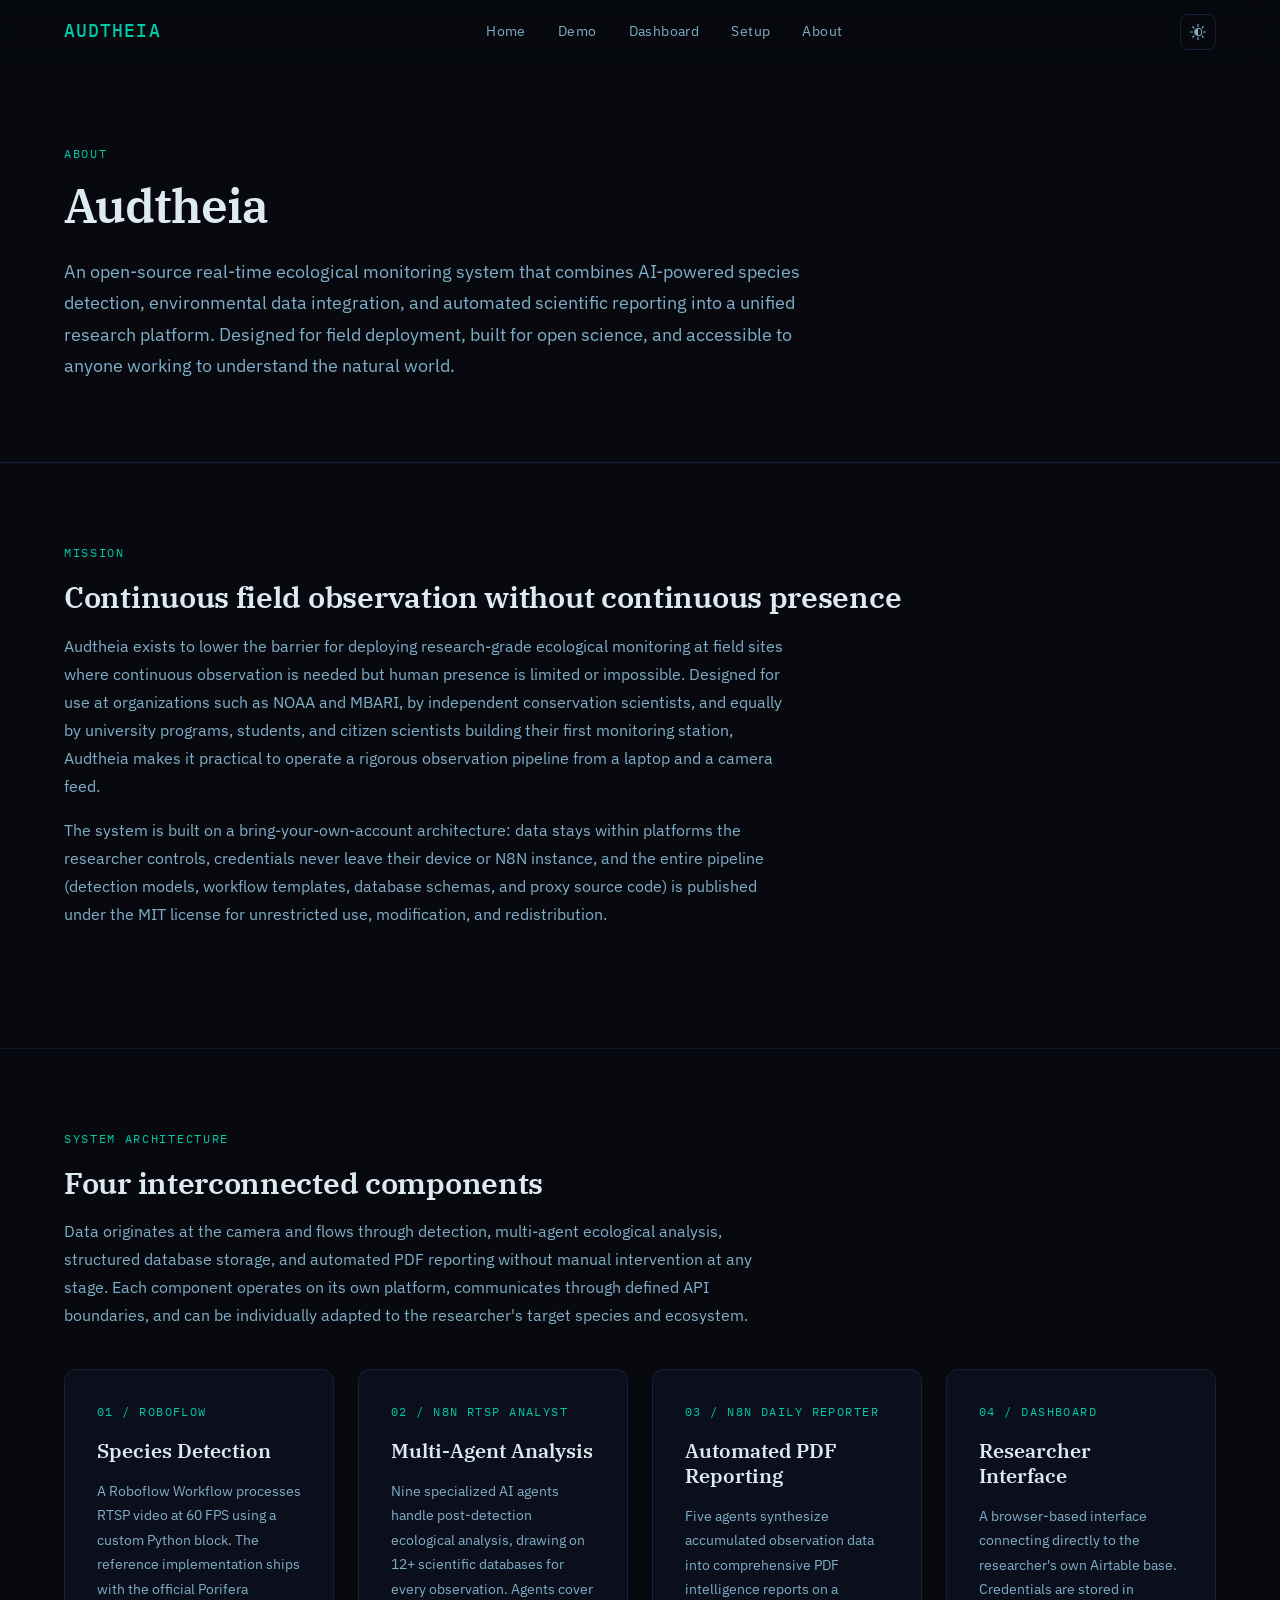
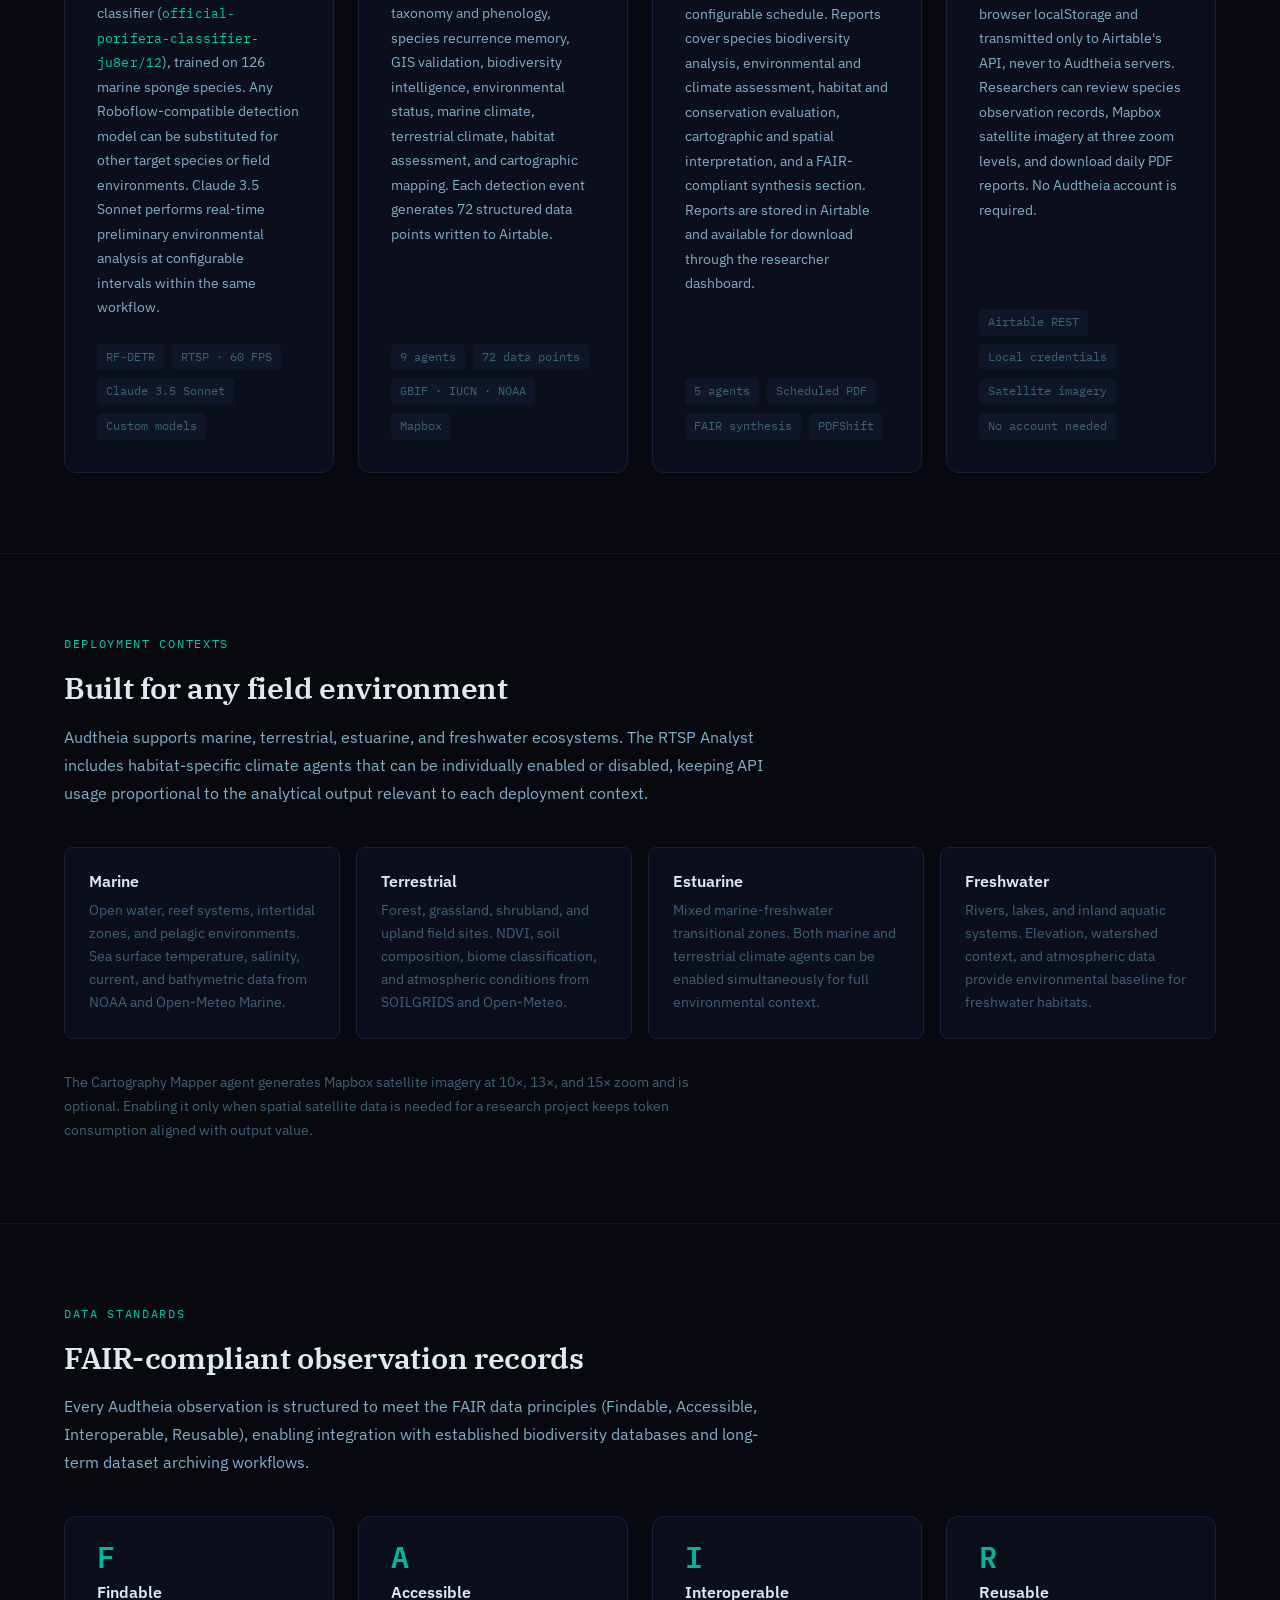
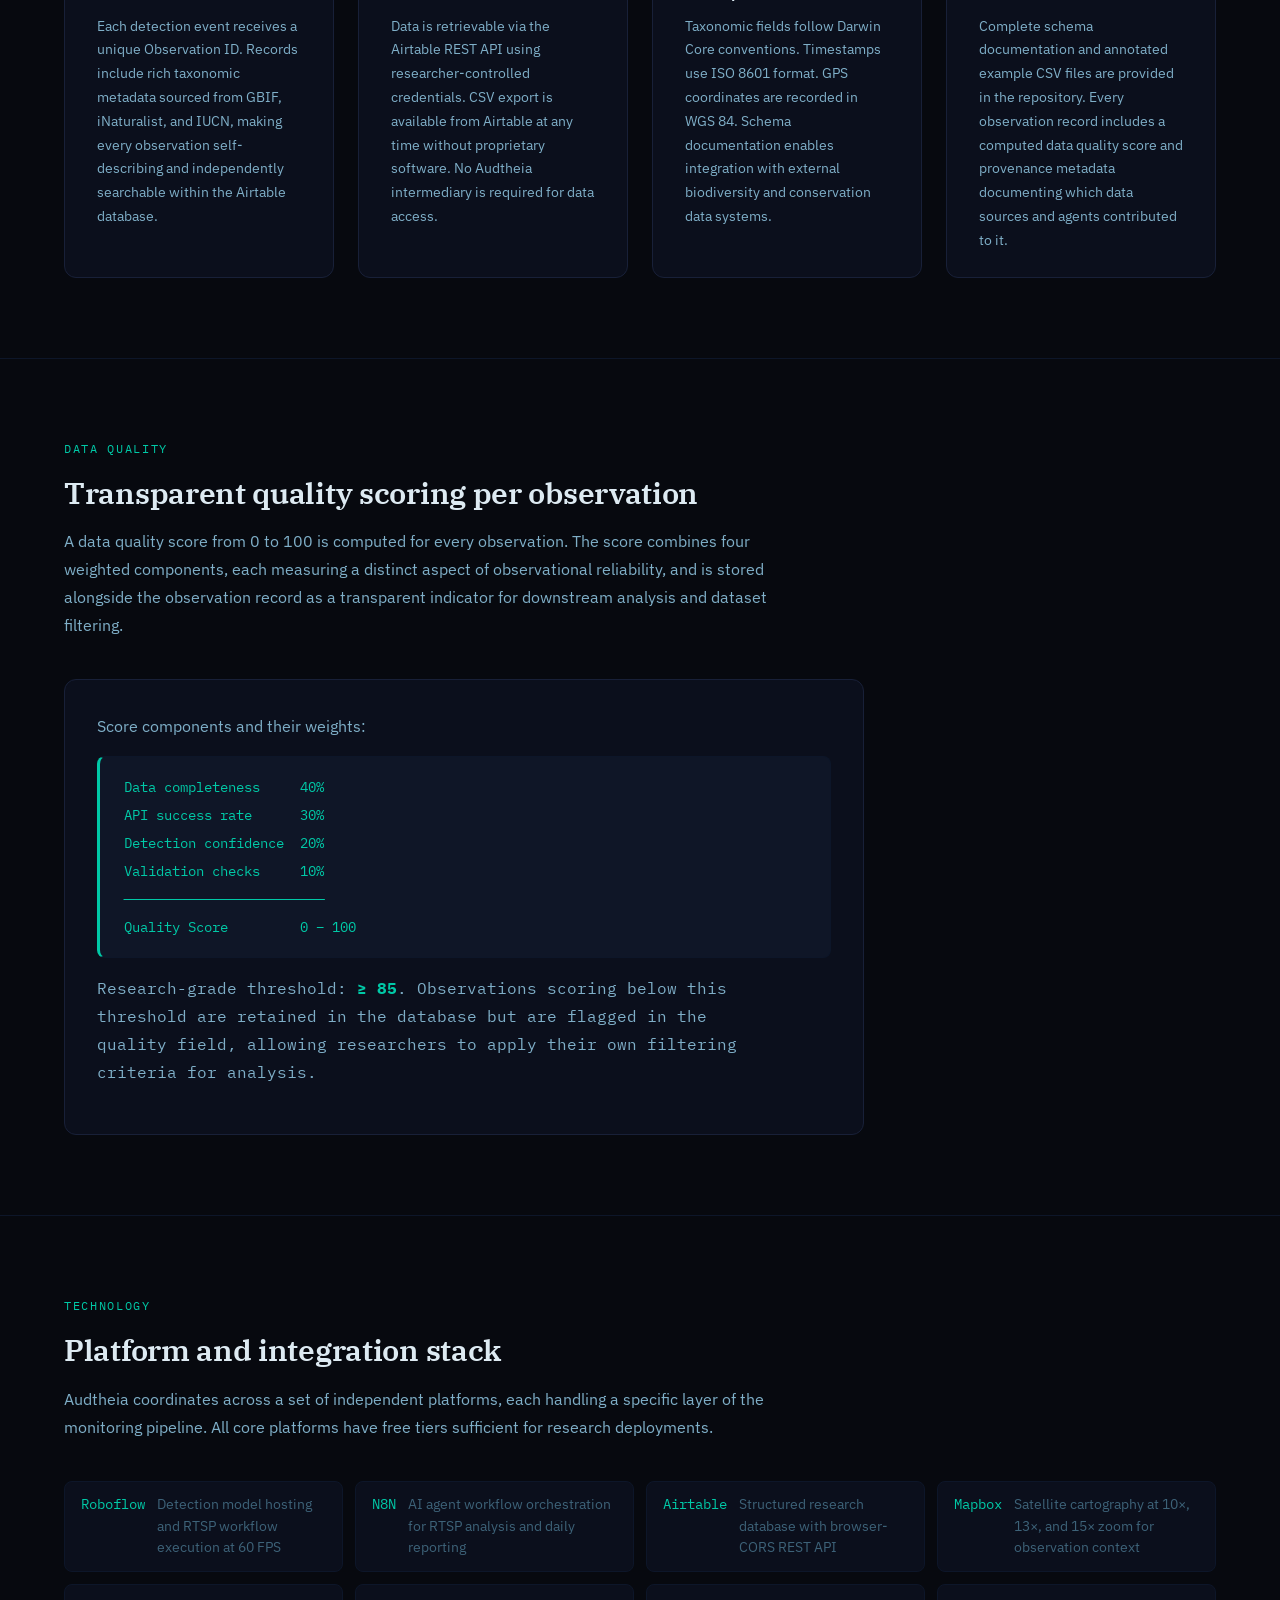
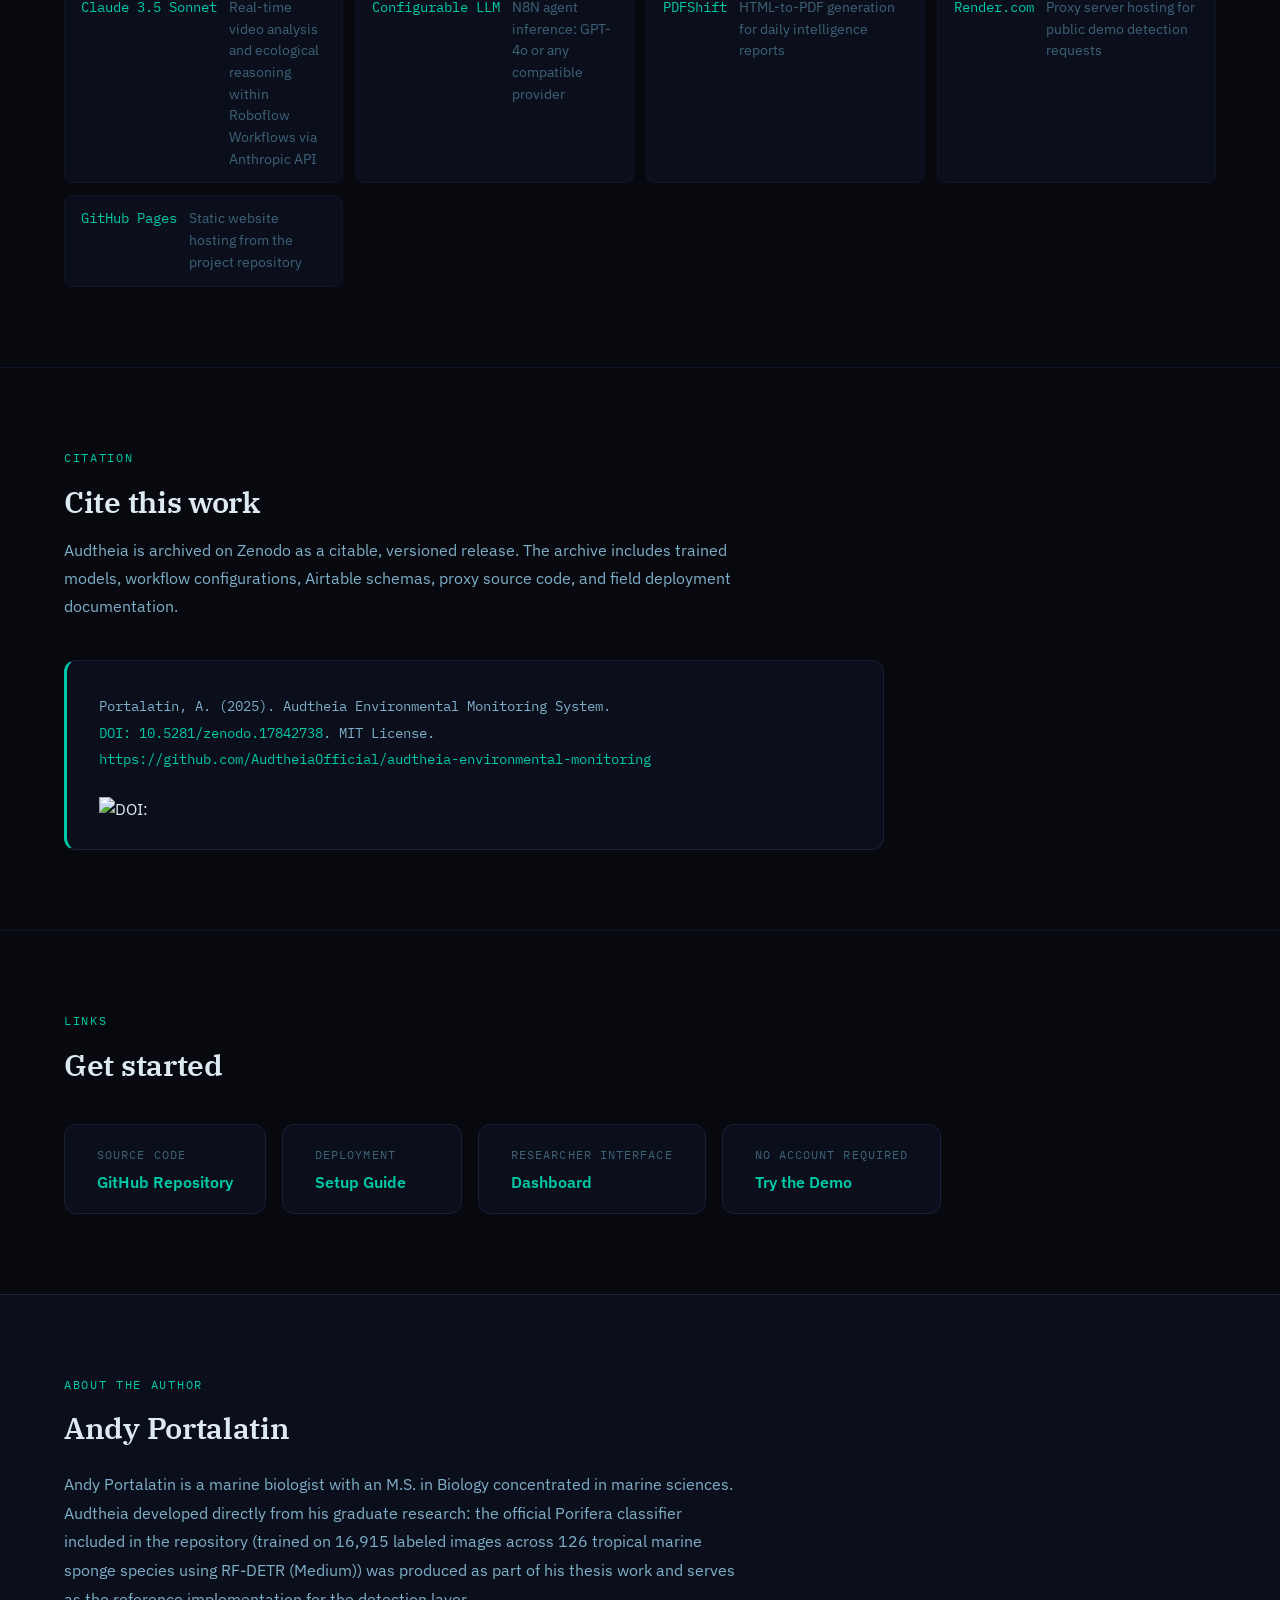
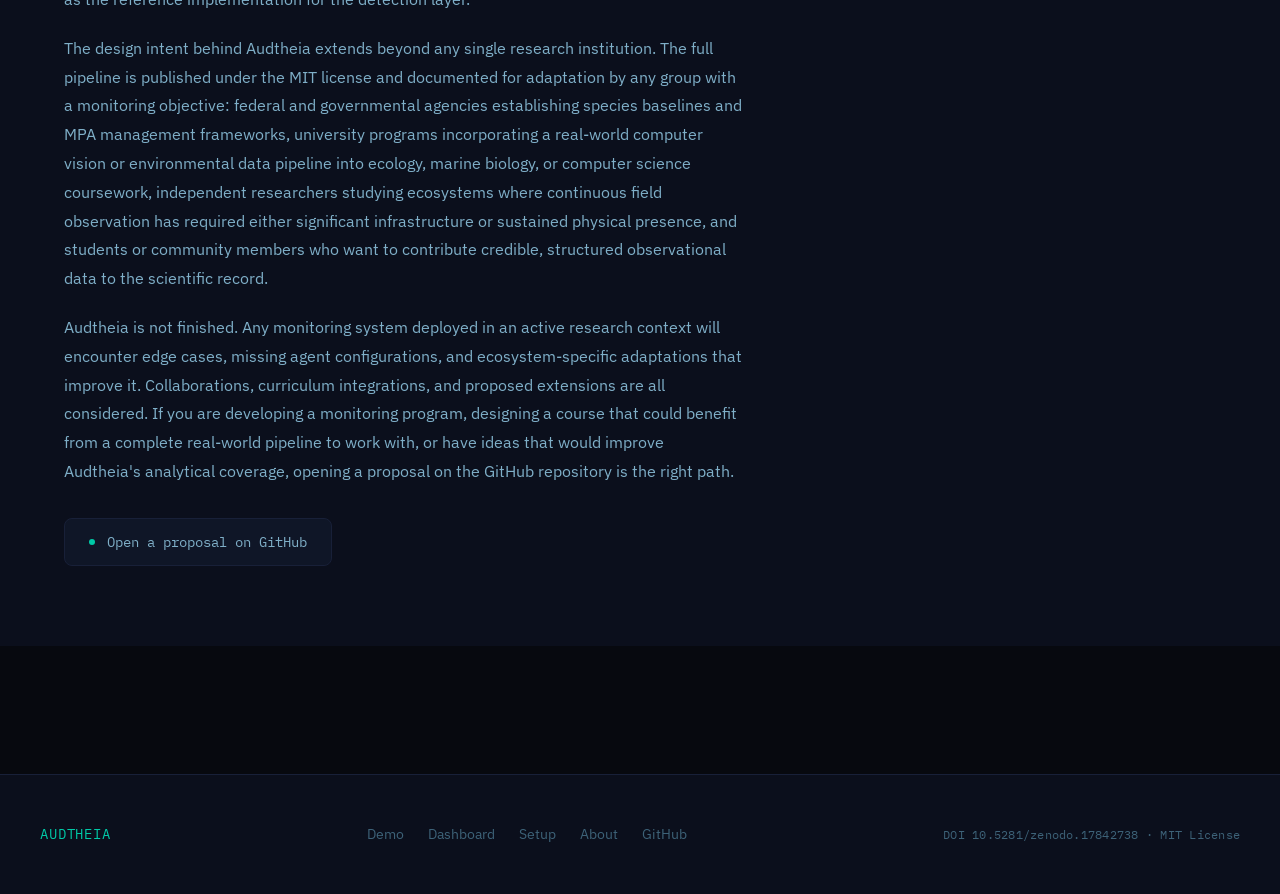
==== commit e1089278: "Fix mobile overlay menu, forest light theme, remove em-dashes, mobile overflow" ====
--- a/website/about.html
+++ b/website/about.html
@@ -46,7 +46,7 @@
       <div class="about-inner">
         <span class="section-label">About</span>
         <h1>Audtheia</h1>
-        <p class="about-hero-lead">An open-source real-time ecological monitoring system that combines AI-powered species detection, environmental data integration, and automated scientific reporting into a unified research platform — designed for field deployment, built for open science, and accessible to anyone working to understand the natural world.</p>
+        <p class="about-hero-lead">An open-source real-time ecological monitoring system that combines AI-powered species detection, environmental data integration, and automated scientific reporting into a unified research platform. Designed for field deployment, built for open science, and accessible to anyone working to understand the natural world.</p>
       </div>
     </section>
 
@@ -60,7 +60,7 @@
           <span class="section-label">Mission</span>
           <h2>Continuous field observation without continuous presence</h2>
           <p>Audtheia exists to lower the barrier for deploying research-grade ecological monitoring at field sites where continuous observation is needed but human presence is limited or impossible. Designed for use at organizations such as NOAA and MBARI, by independent conservation scientists, and equally by university programs, students, and citizen scientists building their first monitoring station, Audtheia makes it practical to operate a rigorous observation pipeline from a laptop and a camera feed.</p>
-          <p>The system is built on a bring-your-own-account architecture: data stays within platforms the researcher controls, credentials never leave their device or N8N instance, and the entire pipeline — detection models, workflow templates, database schemas, and proxy source code — is published under the MIT license for unrestricted use, modification, and redistribution.</p>
+          <p>The system is built on a bring-your-own-account architecture: data stays within platforms the researcher controls, credentials never leave their device or N8N instance, and the entire pipeline (detection models, workflow templates, database schemas, and proxy source code) is published under the MIT license for unrestricted use, modification, and redistribution.</p>
         </div>
       </div>
     </section>
@@ -118,7 +118,7 @@
           <div class="about-component-card">
             <span class="about-component-num">04 / Dashboard</span>
             <h3>Researcher Interface</h3>
-            <p>A browser-based interface connecting directly to the researcher's own Airtable base. Credentials are stored in browser localStorage and transmitted only to Airtable's API — never to Audtheia servers. Researchers can review species observation records, Mapbox satellite imagery at three zoom levels, and download daily PDF reports. No Audtheia account is required.</p>
+            <p>A browser-based interface connecting directly to the researcher's own Airtable base. Credentials are stored in browser localStorage and transmitted only to Airtable's API, never to Audtheia servers. Researchers can review species observation records, Mapbox satellite imagery at three zoom levels, and download daily PDF reports. No Audtheia account is required.</p>
             <div class="about-component-tags">
               <span class="about-tag">Airtable REST</span>
               <span class="about-tag">Local credentials</span>
@@ -176,7 +176,7 @@
         <div class="about-section-header">
           <span class="section-label">Data Standards</span>
           <h2>FAIR-compliant observation records</h2>
-          <p>Every Audtheia observation is structured to meet the FAIR data principles — Findable, Accessible, Interoperable, Reusable — enabling integration with established biodiversity databases and long-term dataset archiving workflows.</p>
+          <p>Every Audtheia observation is structured to meet the FAIR data principles (Findable, Accessible, Interoperable, Reusable), enabling integration with established biodiversity databases and long-term dataset archiving workflows.</p>
         </div>
 
         <div class="about-fair-grid">
@@ -270,7 +270,7 @@
           </li>
           <li class="about-stack-item">
             <span class="about-stack-tech">Configurable LLM</span>
-            <span class="about-stack-desc">N8N agent inference — GPT-4o or any compatible provider</span>
+            <span class="about-stack-desc">N8N agent inference: GPT-4o or any compatible provider</span>
           </li>
           <li class="about-stack-item">
             <span class="about-stack-tech">PDFShift</span>
@@ -375,11 +375,11 @@
         <span class="section-label">About the Author</span>
         <h2>Andy Portalatin</h2>
 
-        <p>Andy Portalatin is a marine biologist with an M.S. in Biology concentrated in marine sciences. Audtheia developed directly from his graduate research: the official Porifera classifier included in the repository — trained on 16,915 labeled images across 126 tropical marine sponge species using RF-DETR (Medium) — was produced as part of his thesis work and serves as the reference implementation for the detection layer.</p>
+        <p>Andy Portalatin is a marine biologist with an M.S. in Biology concentrated in marine sciences. Audtheia developed directly from his graduate research: the official Porifera classifier included in the repository (trained on 16,915 labeled images across 126 tropical marine sponge species using RF-DETR (Medium)) was produced as part of his thesis work and serves as the reference implementation for the detection layer.</p>
 
         <p>The design intent behind Audtheia extends beyond any single research institution. The full pipeline is published under the MIT license and documented for adaptation by any group with a monitoring objective: federal and governmental agencies establishing species baselines and MPA management frameworks, university programs incorporating a real-world computer vision or environmental data pipeline into ecology, marine biology, or computer science coursework, independent researchers studying ecosystems where continuous field observation has required either significant infrastructure or sustained physical presence, and students or community members who want to contribute credible, structured observational data to the scientific record.</p>
 
-        <p>Audtheia is not finished — any monitoring system deployed in an active research context will encounter edge cases, missing agent configurations, and ecosystem-specific adaptations that improve it. Collaborations, curriculum integrations, and proposed extensions are all considered. If you are developing a monitoring program, designing a course that could benefit from a complete real-world pipeline to work with, or have ideas that would improve Audtheia's analytical coverage, opening a proposal on the GitHub repository is the right path.</p>
+        <p>Audtheia is not finished. Any monitoring system deployed in an active research context will encounter edge cases, missing agent configurations, and ecosystem-specific adaptations that improve it. Collaborations, curriculum integrations, and proposed extensions are all considered. If you are developing a monitoring program, designing a course that could benefit from a complete real-world pipeline to work with, or have ideas that would improve Audtheia's analytical coverage, opening a proposal on the GitHub repository is the right path.</p>
 
         <a class="about-collab-cta"
            href="https://github.com/AudtheiaOfficial/audtheia-environmental-monitoring/issues"
--- a/website/assets/style.css
+++ b/website/assets/style.css
@@ -5739,3 +5739,303 @@
   background:    var(--color-teal);
   flex-shrink:   0;
 }
+/* =============================================================
+   SECTION 19 — POST-DEPLOY UPDATES (Session 7, Round 2)
+   Append this entire file to website/assets/style.css
+   PowerShell:
+     Get-Content "$env:USERPROFILE\Downloads\style-section-19-updates.css" |
+     Add-Content "C:\Users\17kaw\Documents\audtheia-environmental-monitoring\website\assets\style.css"
+
+   These rules override earlier Section 19 declarations via CSS
+   cascade order (later rules win). No earlier sections touched.
+   ============================================================= */
+
+
+/* ----------------------------------------------------------
+   19.20  Forest light theme — full palette override
+   Replaces the ocean palette from original Section 19.2.
+   Palette: Close to Nature (earthy, forest, terrestrial).
+   --color-teal is now olive green; text is dark forest.
+   ---------------------------------------------------------- */
+
+html.theme-light {
+  --color-bg:           #EFF1ED;
+  --color-surface:      #FAFAF9;
+  --color-surface-2:    #E6E9E1;
+  --color-border:       #CECFBA;
+  --color-border-subtle:#DDDFC9;
+  --color-teal:         #717744;
+  --color-blue:         #5C6733;
+  --color-glow-teal:    rgba(113, 119, 68, 0.09);
+  --color-text:         #373D20;
+  --color-text-2:       #4F5630;
+  --color-text-muted:   #766153;
+}
+
+
+/* ----------------------------------------------------------
+   19.21  Light theme — nav-specific colour reinforcements
+   Ensures the nav logo and links read as forest green
+   against the warm #EFF1ED banner background.
+   ---------------------------------------------------------- */
+
+html.theme-light .nav-logo {
+  color: var(--color-teal);
+}
+
+html.theme-light .nav-links a {
+  color: var(--color-text-2);
+}
+
+html.theme-light .nav-links a:hover,
+html.theme-light .nav-links a.nav-active {
+  color: var(--color-text);
+}
+
+html.theme-light .site-nav {
+  border-color: var(--color-border-subtle);
+}
+
+html.theme-light .theme-toggle {
+  border-color: var(--color-border);
+  color: var(--color-text-2);
+}
+
+html.theme-light .theme-toggle:hover {
+  border-color: var(--color-teal);
+  background-color: var(--color-glow-teal);
+  color: var(--color-teal);
+}
+
+
+/* ----------------------------------------------------------
+   19.22  Hamburger button — smooth span transitions
+   Allows the three bars to animate cleanly into an X
+   when the mobile overlay opens. Additive only.
+   ---------------------------------------------------------- */
+
+.nav-toggle span {
+  transition:
+    transform 0.28s cubic-bezier(0.52, 0.02, 0.19, 1.02),
+    opacity   0.2s ease;
+}
+
+.nav-toggle-open span:nth-child(1) {
+  transform: translateY(7px) rotate(45deg);
+}
+
+.nav-toggle-open span:nth-child(2) {
+  opacity:   0;
+  transform: scaleX(0);
+}
+
+.nav-toggle-open span:nth-child(3) {
+  transform: translateY(-7px) rotate(-45deg);
+}
+
+
+/* ----------------------------------------------------------
+   19.23  Mobile nav overlay
+   Full-screen navigation panel injected by nav.js.
+   Appears only on screens ≤640px.
+   ---------------------------------------------------------- */
+
+.mobile-nav-overlay {
+  position:   fixed;
+  inset:      0;
+  z-index:    997;
+  background: var(--color-surface);
+  display:    flex;
+  flex-direction: column;
+  align-items:    center;
+  justify-content:center;
+  padding:    0 var(--space-8);
+  opacity:    0;
+  pointer-events: none;
+  transition: opacity 0.35s ease;
+}
+
+.mobile-nav-overlay.overlay-open {
+  opacity:        1;
+  pointer-events: all;
+}
+
+/* Prevent body scroll when overlay is open */
+body.overlay-active {
+  overflow: hidden;
+}
+
+/* Close (X) button — top-right corner */
+.overlay-close-btn {
+  position: absolute;
+  top:      var(--space-5);
+  right:    var(--space-5);
+  width:    42px;
+  height:   42px;
+  display:         flex;
+  align-items:     center;
+  justify-content: center;
+  border:          1px solid var(--color-border);
+  border-radius:   var(--radius-md);
+  background:      transparent;
+  color:           var(--color-text-2);
+  cursor:          pointer;
+  transition:
+    color        var(--transition-fast),
+    border-color var(--transition-fast);
+}
+
+.overlay-close-btn:hover {
+  color:        var(--color-teal);
+  border-color: var(--color-teal);
+}
+
+.overlay-close-btn:focus-visible {
+  outline:        2px solid var(--color-teal);
+  outline-offset: 2px;
+}
+
+/* Nav links — centered, large serif */
+.overlay-links {
+  display:        flex;
+  flex-direction: column;
+  align-items:    center;
+  gap:            var(--space-8);
+  width:          100%;
+  text-align:     center;
+}
+
+.overlay-links a {
+  font-family:    var(--font-serif);
+  font-size:      clamp(var(--text-2xl), 7vw, var(--text-4xl));
+  font-weight:    400;
+  color:          var(--color-text-2);
+  text-decoration:none;
+  letter-spacing: -0.02em;
+  line-height:    1;
+  opacity:        0;
+  transform:      translateY(16px);
+  transition:
+    color     var(--transition-fast),
+    opacity   0.4s cubic-bezier(0.16, 1, 0.3, 1),
+    transform 0.4s cubic-bezier(0.16, 1, 0.3, 1);
+}
+
+.mobile-nav-overlay.overlay-open .overlay-links a {
+  opacity:   1;
+  transform: translateY(0);
+}
+
+/* Staggered entrance — each link 50ms later */
+.mobile-nav-overlay.overlay-open .overlay-links a:nth-child(1) { transition-delay: 0.07s; }
+.mobile-nav-overlay.overlay-open .overlay-links a:nth-child(2) { transition-delay: 0.12s; }
+.mobile-nav-overlay.overlay-open .overlay-links a:nth-child(3) { transition-delay: 0.17s; }
+.mobile-nav-overlay.overlay-open .overlay-links a:nth-child(4) { transition-delay: 0.22s; }
+.mobile-nav-overlay.overlay-open .overlay-links a:nth-child(5) { transition-delay: 0.27s; }
+
+.overlay-links a:hover {
+  color: var(--color-teal);
+}
+
+.overlay-links a.nav-active {
+  color:       var(--color-teal);
+  font-weight: 600;
+}
+
+/* Subtle brand mark at bottom */
+.overlay-brand {
+  position:       absolute;
+  bottom:         var(--space-8);
+  font-family:    var(--font-mono);
+  font-size:      var(--text-xs);
+  color:          var(--color-text-muted);
+  letter-spacing: 0.18em;
+  opacity:        0;
+  transition:     opacity 0.5s ease 0.32s;
+}
+
+.mobile-nav-overlay.overlay-open .overlay-brand {
+  opacity: 1;
+}
+
+/* Thin accent line above links */
+.overlay-accent-line {
+  width:            1px;
+  height:           48px;
+  background:       var(--color-border);
+  margin-bottom:    var(--space-8);
+  opacity:          0;
+  transform:        scaleY(0);
+  transform-origin: top;
+  transition:
+    opacity   0.3s ease 0.04s,
+    transform 0.4s cubic-bezier(0.16, 1, 0.3, 1) 0.04s;
+}
+
+.mobile-nav-overlay.overlay-open .overlay-accent-line {
+  opacity:   1;
+  transform: scaleY(1);
+}
+
+/* Never show on desktop */
+@media (min-width: 641px) {
+  .mobile-nav-overlay {
+    display: none !important;
+  }
+}
+
+
+/* ----------------------------------------------------------
+   19.24  Architecture cards — 2-column grid (desktop)
+   Changes the landing page platform cards from a cramped
+   4-column layout to 2 wider columns.
+
+   NOTE: Class name ".platforms" is the best available guess
+   from the repo structure. If this rule does not apply,
+   open DevTools on index.html, inspect the container that
+   wraps the four cards (Roboflow, N8N, Airtable, Integrations)
+   and replace ".platforms" below with the actual class name,
+   then re-append only this updated rule.
+   ---------------------------------------------------------- */
+
+@media (min-width: 900px) {
+  .platforms {
+    grid-template-columns: repeat(2, 1fr) !important;
+  }
+}
+
+@media (min-width: 641px) and (max-width: 899px) {
+  .platforms {
+    grid-template-columns: 1fr !important;
+  }
+}
+
+
+/* ----------------------------------------------------------
+   19.25  Global mobile overflow prevention
+   Prevents any element (including wide architecture cards)
+   from causing horizontal page scroll on narrow screens.
+   ---------------------------------------------------------- */
+
+@media (max-width: 640px) {
+  html,
+  body {
+    overflow-x: hidden;
+    max-width:  100%;
+  }
+
+  /* Constrain any grid or flex container that might overflow */
+  .platforms,
+  .platform,
+  .platform-card,
+  .arch-grid,
+  .arch-card,
+  .landing-platforms,
+  .system-grid,
+  .system-card {
+    min-width:  0 !important;
+    max-width:  100% !important;
+    width:      100% !important;
+    box-sizing: border-box !important;
+  }
+}
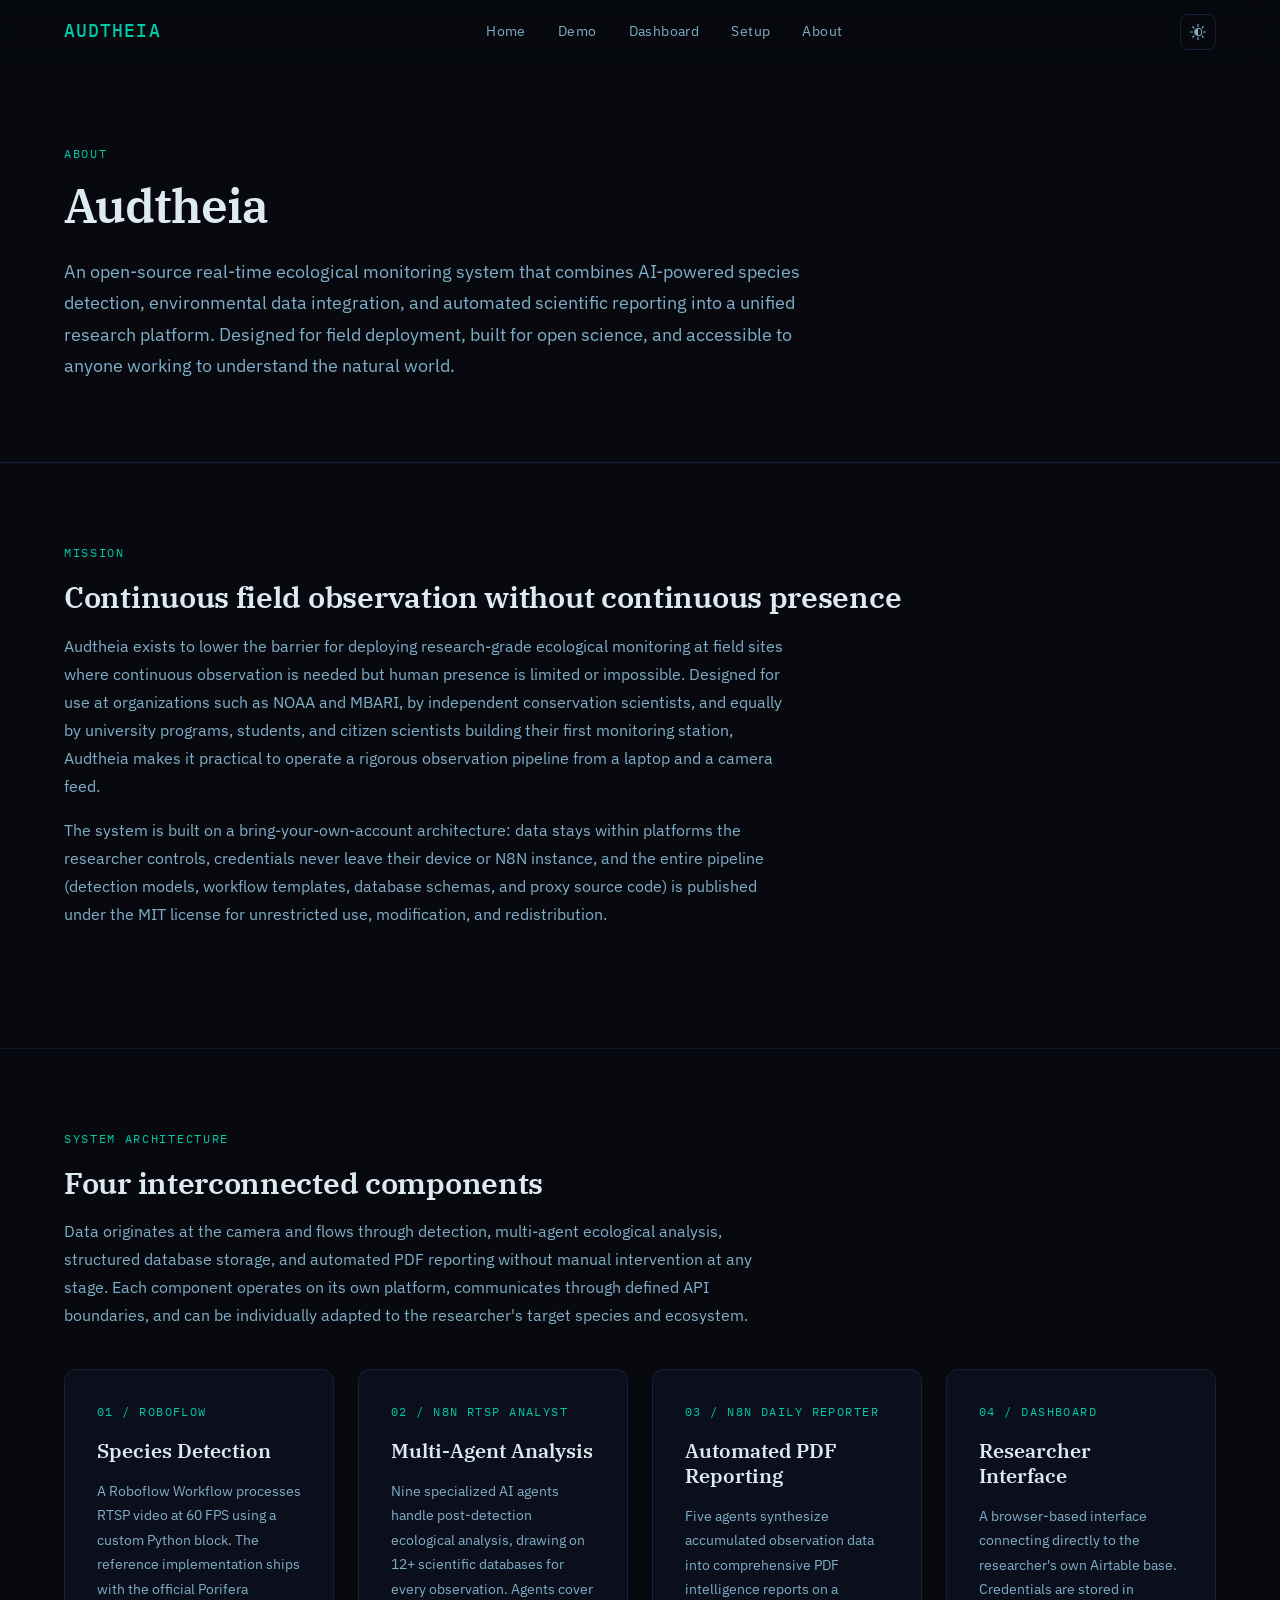
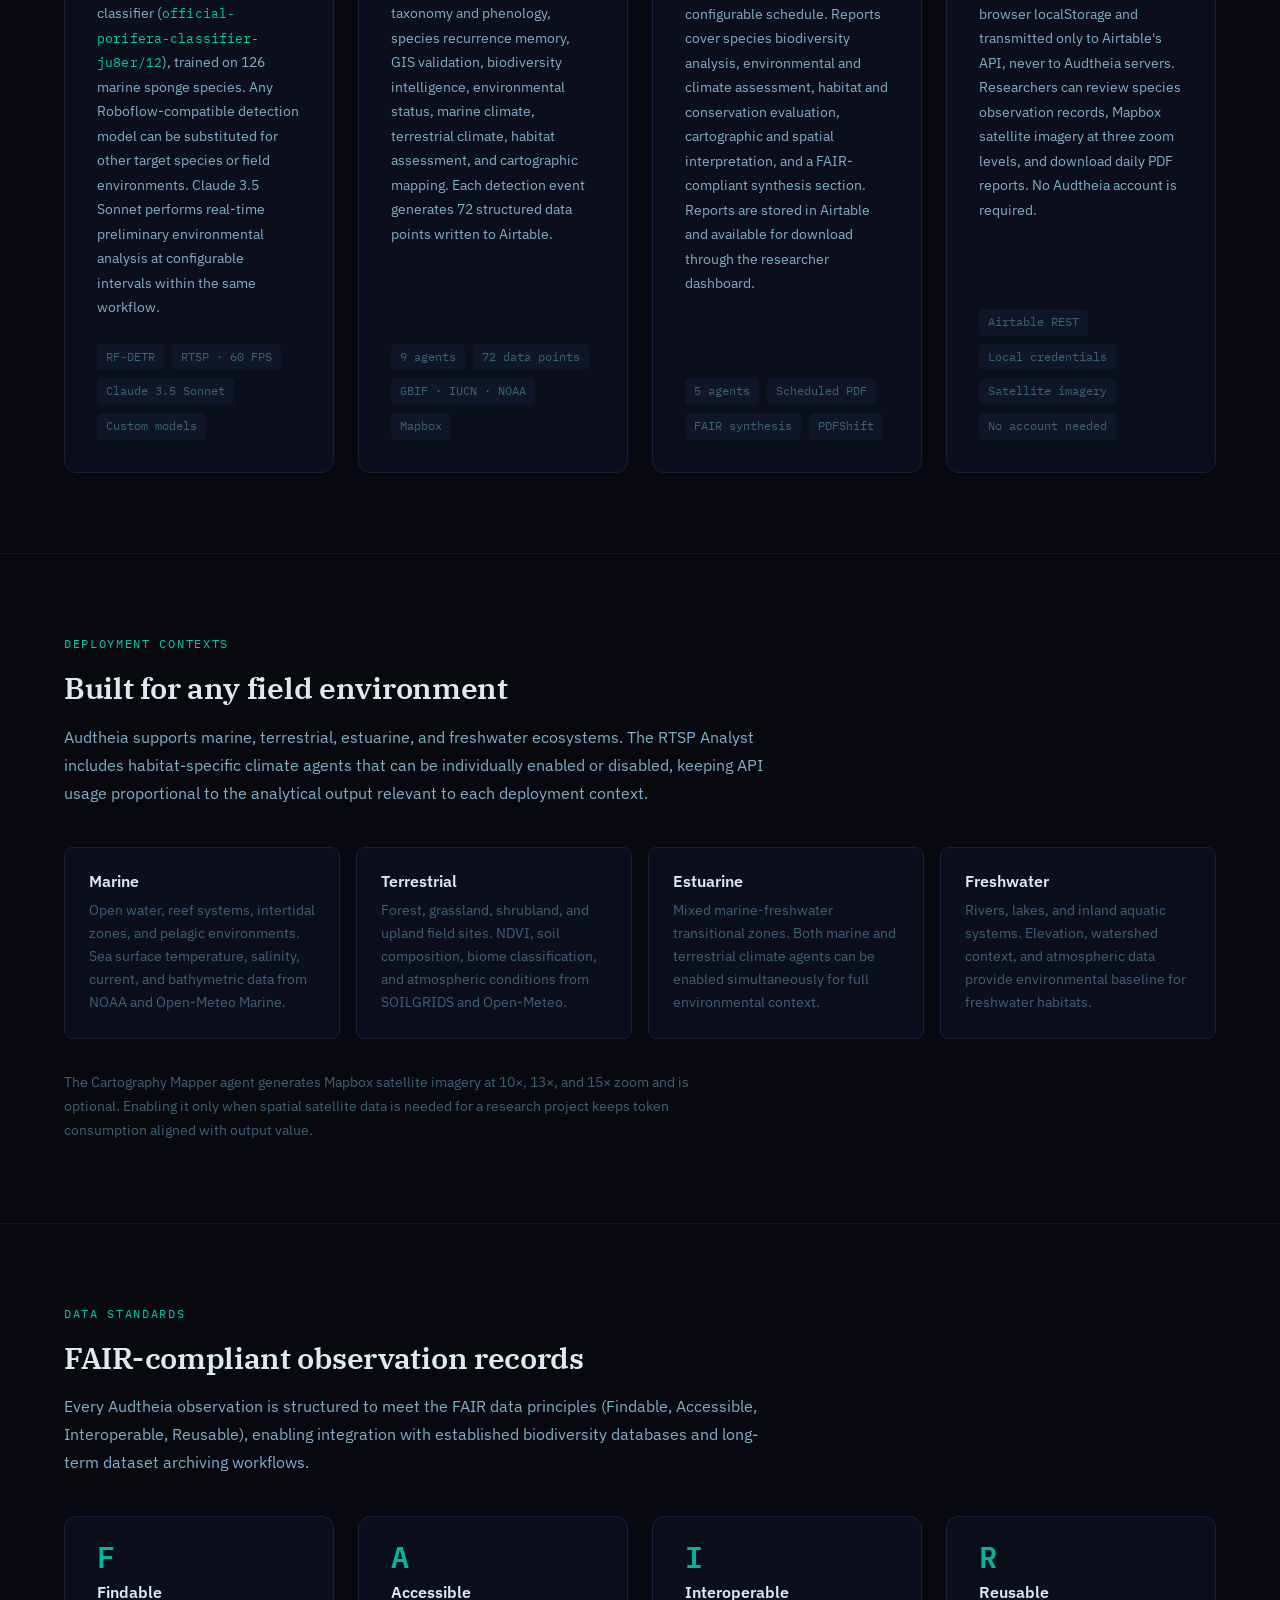
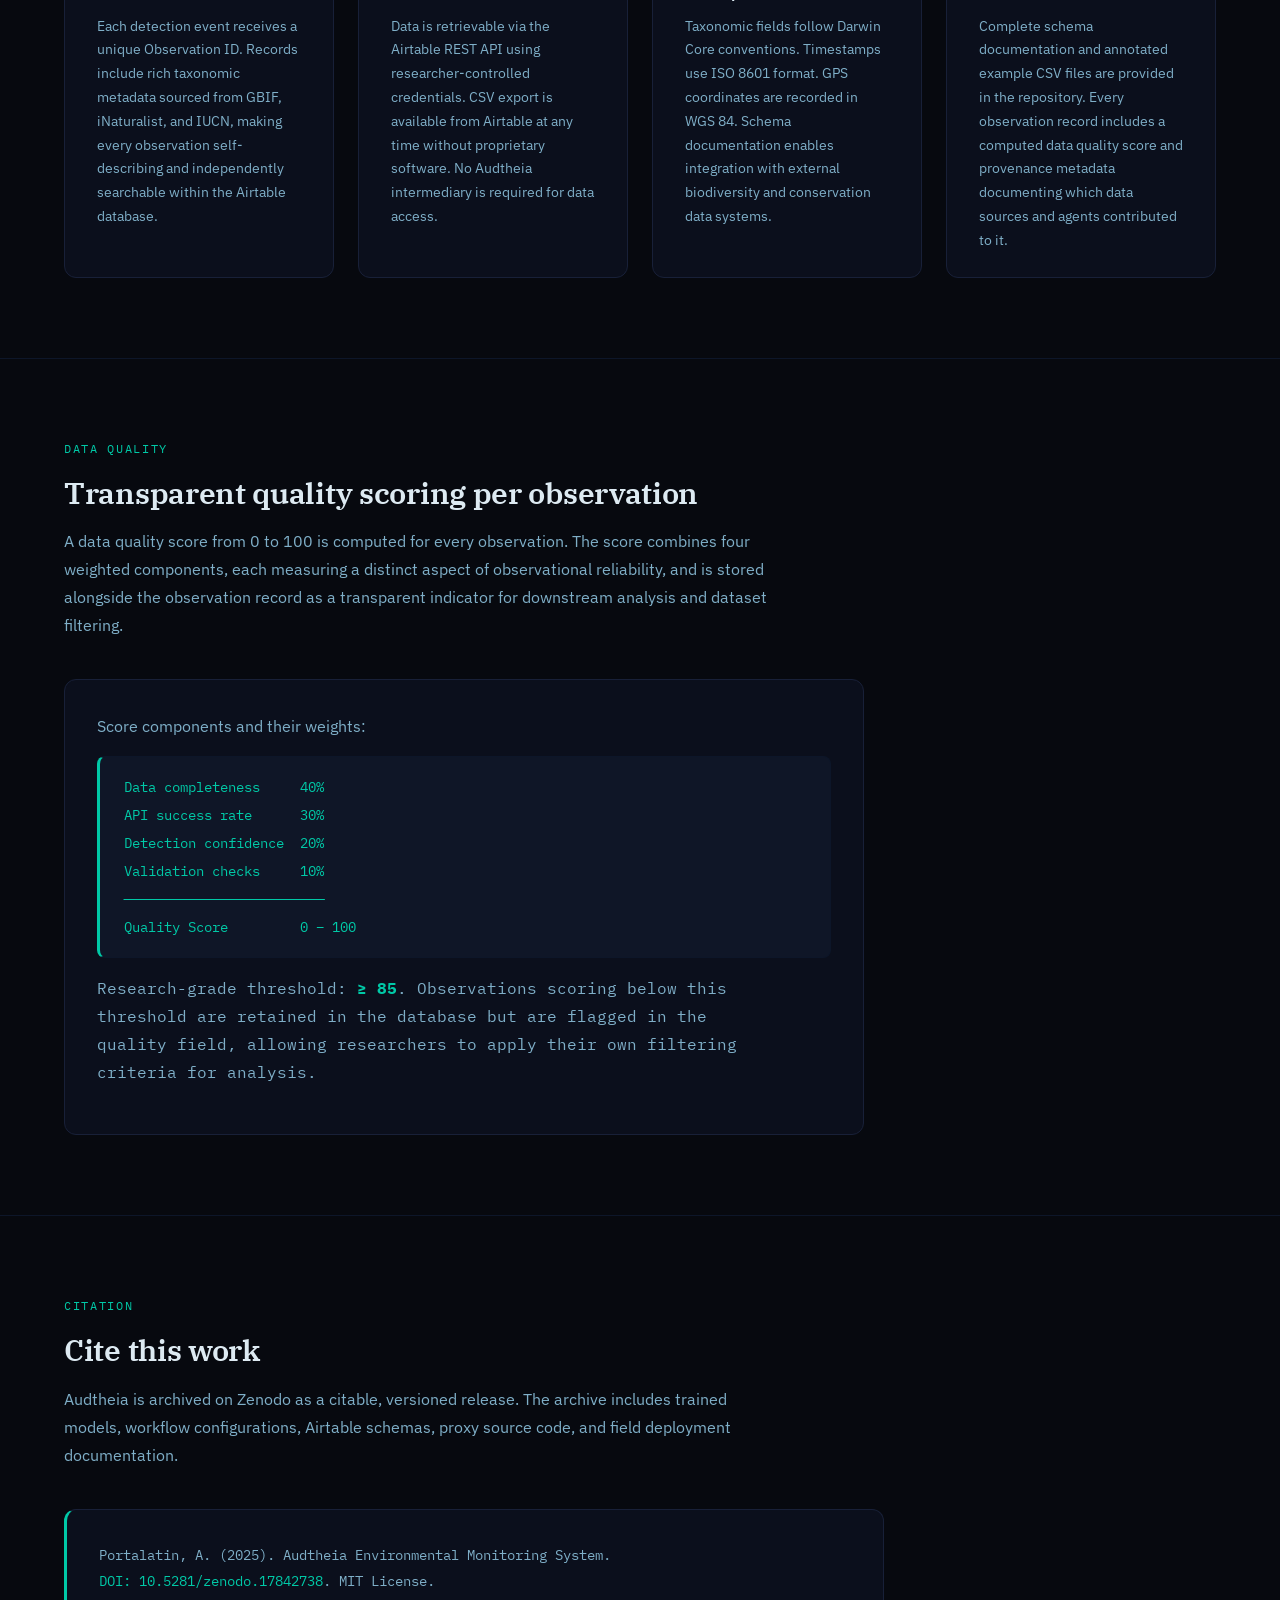
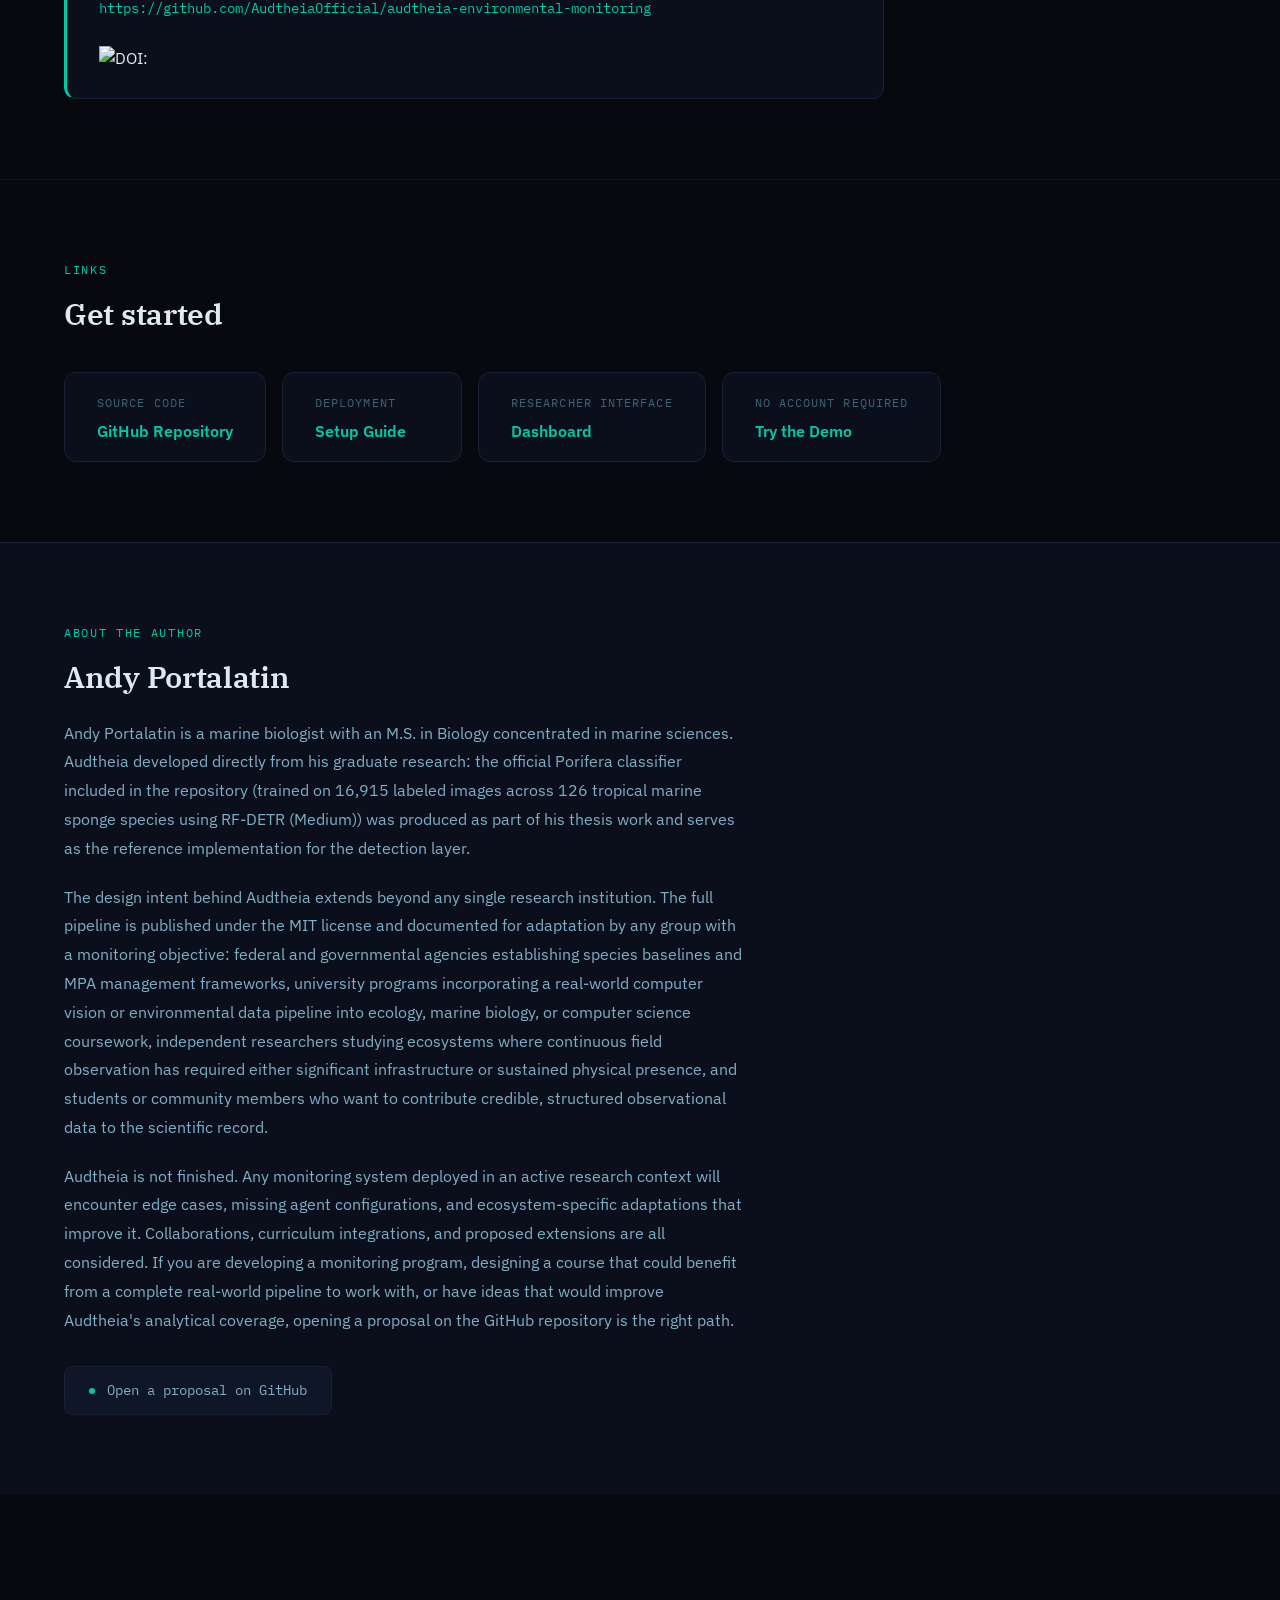
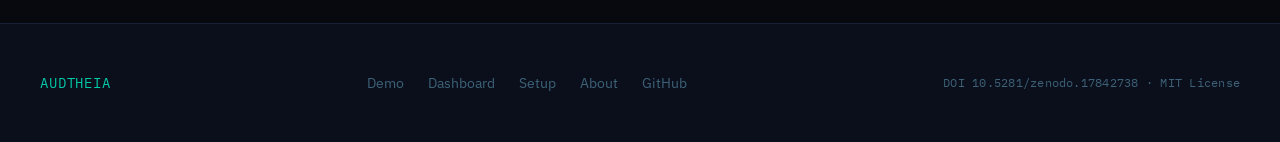
==== commit 80efef62: "Fix nav text visibility, remove tech stack section, expand 2x2 grid targets" ====
--- a/website/about.html
+++ b/website/about.html
@@ -231,60 +231,6 @@
 Quality Score         0 – 100</div>
           <p class="about-quality-threshold">Research-grade threshold: <strong>≥ 85</strong>. Observations scoring below this threshold are retained in the database but are flagged in the quality field, allowing researchers to apply their own filtering criteria for analysis.</p>
         </div>
-
-      </div>
-    </section>
-
-
-    <!-- =====================================================
-         TECHNOLOGY STACK
-         ===================================================== -->
-    <section class="about-section">
-      <div class="about-inner">
-        <div class="about-section-header">
-          <span class="section-label">Technology</span>
-          <h2>Platform and integration stack</h2>
-          <p>Audtheia coordinates across a set of independent platforms, each handling a specific layer of the monitoring pipeline. All core platforms have free tiers sufficient for research deployments.</p>
-        </div>
-
-        <ul class="about-stack-list">
-          <li class="about-stack-item">
-            <span class="about-stack-tech">Roboflow</span>
-            <span class="about-stack-desc">Detection model hosting and RTSP workflow execution at 60 FPS</span>
-          </li>
-          <li class="about-stack-item">
-            <span class="about-stack-tech">N8N</span>
-            <span class="about-stack-desc">AI agent workflow orchestration for RTSP analysis and daily reporting</span>
-          </li>
-          <li class="about-stack-item">
-            <span class="about-stack-tech">Airtable</span>
-            <span class="about-stack-desc">Structured research database with browser-CORS REST API</span>
-          </li>
-          <li class="about-stack-item">
-            <span class="about-stack-tech">Mapbox</span>
-            <span class="about-stack-desc">Satellite cartography at 10×, 13×, and 15× zoom for observation context</span>
-          </li>
-          <li class="about-stack-item">
-            <span class="about-stack-tech">Claude 3.5 Sonnet</span>
-            <span class="about-stack-desc">Real-time video analysis and ecological reasoning within Roboflow Workflows via Anthropic API</span>
-          </li>
-          <li class="about-stack-item">
-            <span class="about-stack-tech">Configurable LLM</span>
-            <span class="about-stack-desc">N8N agent inference: GPT-4o or any compatible provider</span>
-          </li>
-          <li class="about-stack-item">
-            <span class="about-stack-tech">PDFShift</span>
-            <span class="about-stack-desc">HTML-to-PDF generation for daily intelligence reports</span>
-          </li>
-          <li class="about-stack-item">
-            <span class="about-stack-tech">Render.com</span>
-            <span class="about-stack-desc">Proxy server hosting for public demo detection requests</span>
-          </li>
-          <li class="about-stack-item">
-            <span class="about-stack-tech">GitHub Pages</span>
-            <span class="about-stack-desc">Static website hosting from the project repository</span>
-          </li>
-        </ul>
 
       </div>
     </section>
--- a/website/assets/style.css
+++ b/website/assets/style.css
@@ -6039,3 +6039,49 @@
     box-sizing: border-box !important;
   }
 }
+/* =============================================================
+   SECTION 19 — PATCH 2
+   Append to website/assets/style.css
+   ============================================================= */
+
+/* ----------------------------------------------------------
+   Nav links: lighter colour so they're readable against
+   the nav's dark background in light mode. ONLY this changes.
+   ---------------------------------------------------------- */
+html.theme-light .nav-links a {
+  color: #BCBD8B;
+}
+
+html.theme-light .nav-links a:hover {
+  color: #EFF1ED;
+}
+
+html.theme-light .nav-links a.nav-active {
+  color: #EFF1ED;
+}
+
+
+/* ----------------------------------------------------------
+   Landing page architecture cards: 2-column grid on desktop.
+   Covers every plausible class name the landing page might use.
+   One of these will match; the rest are harmless no-ops.
+   ---------------------------------------------------------- */
+@media (min-width: 900px) {
+  .platforms,
+  .platform-grid,
+  .platforms-grid,
+  .platform-cards,
+  .arch-platforms,
+  .arch-grid,
+  .arch-cards,
+  .system-grid,
+  .system-cards,
+  .landing-platforms,
+  .landing-grid,
+  .landing-cards,
+  .pipeline-platforms,
+  .components-grid,
+  .four-platforms {
+    grid-template-columns: repeat(2, 1fr) !important;
+  }
+}
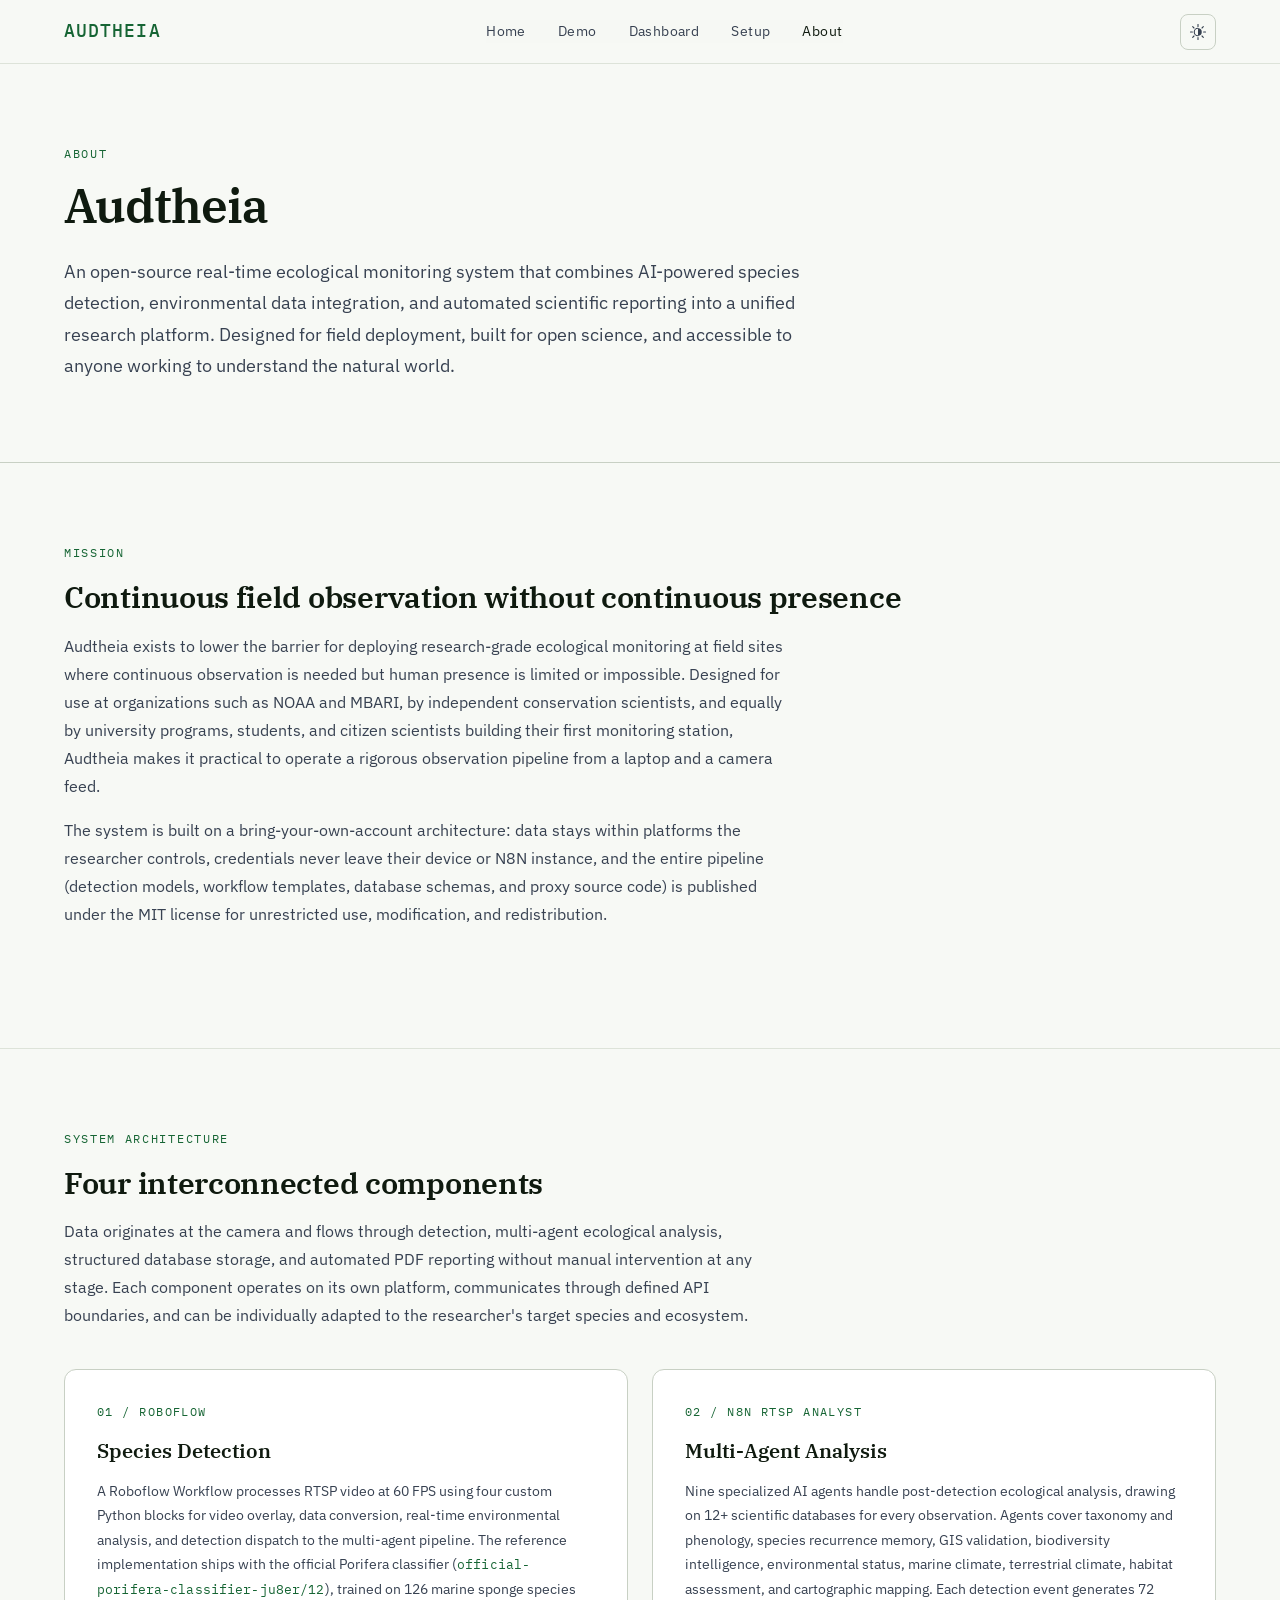
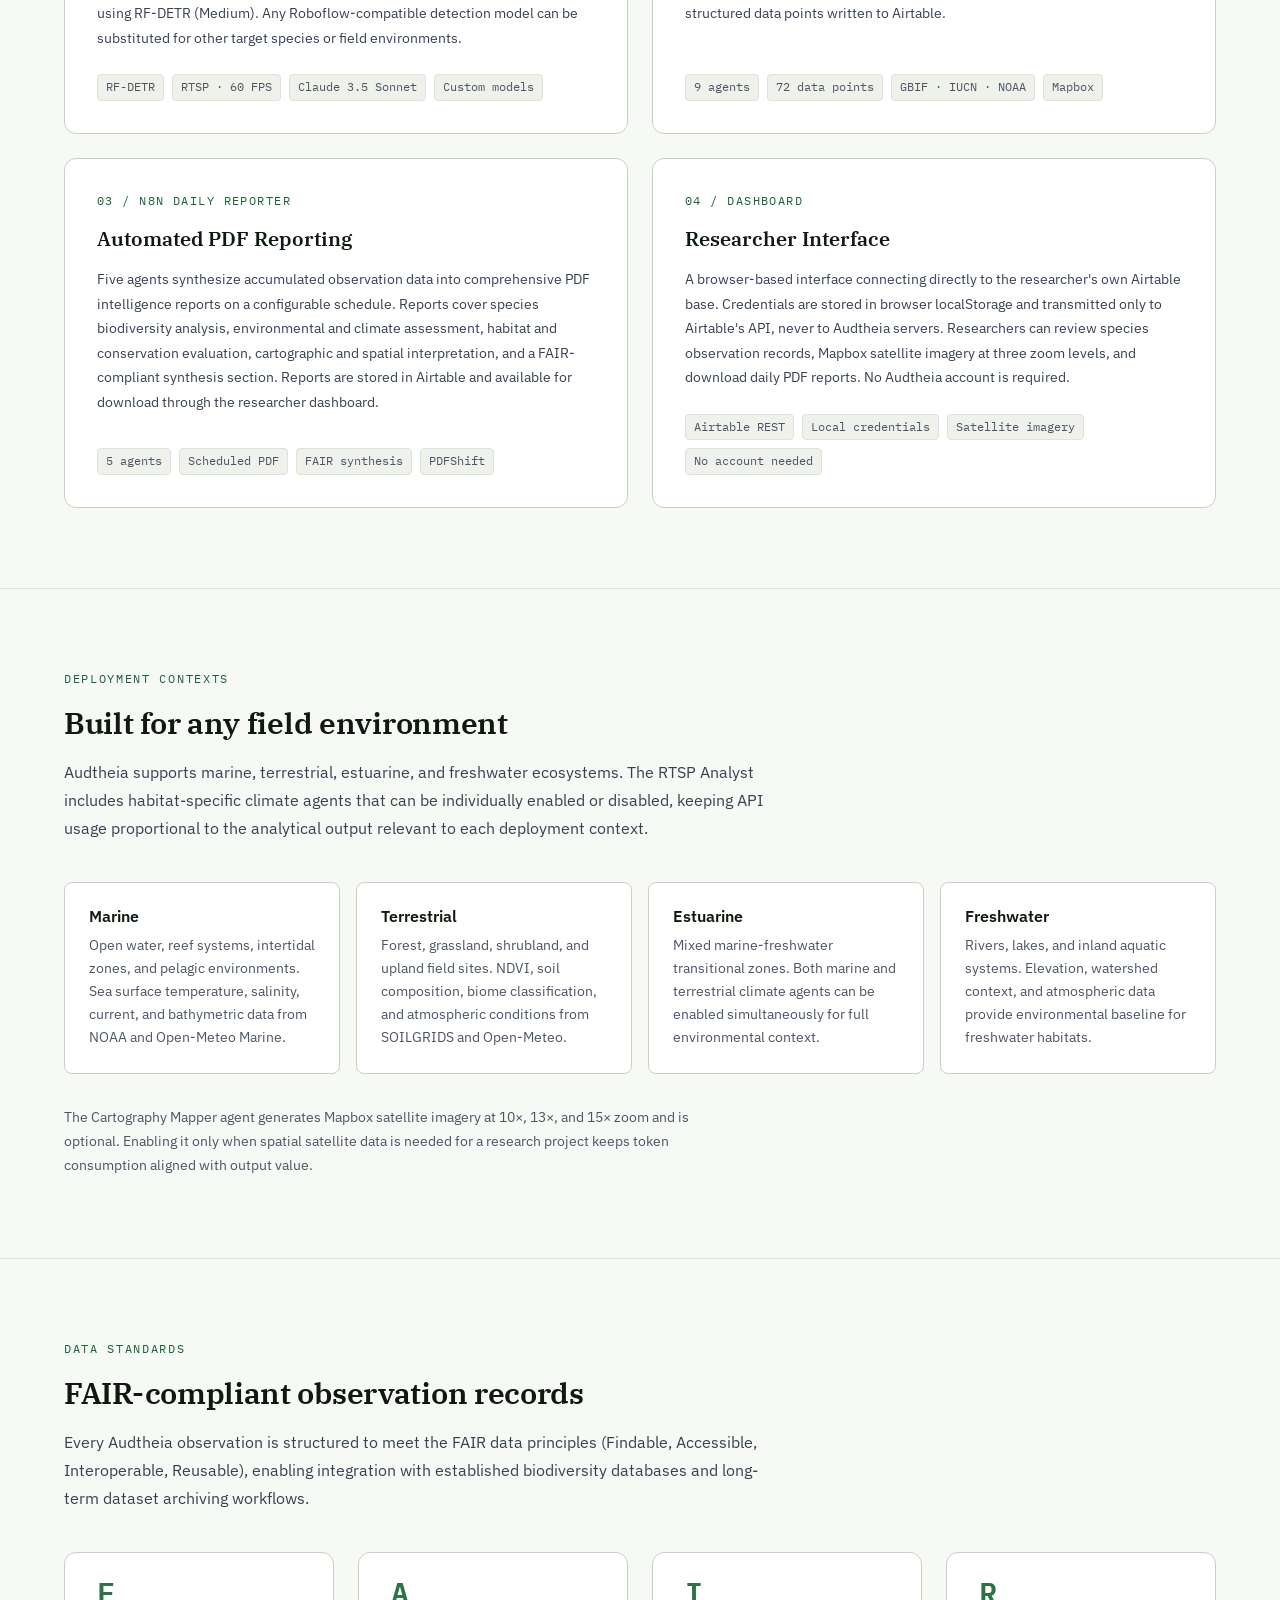
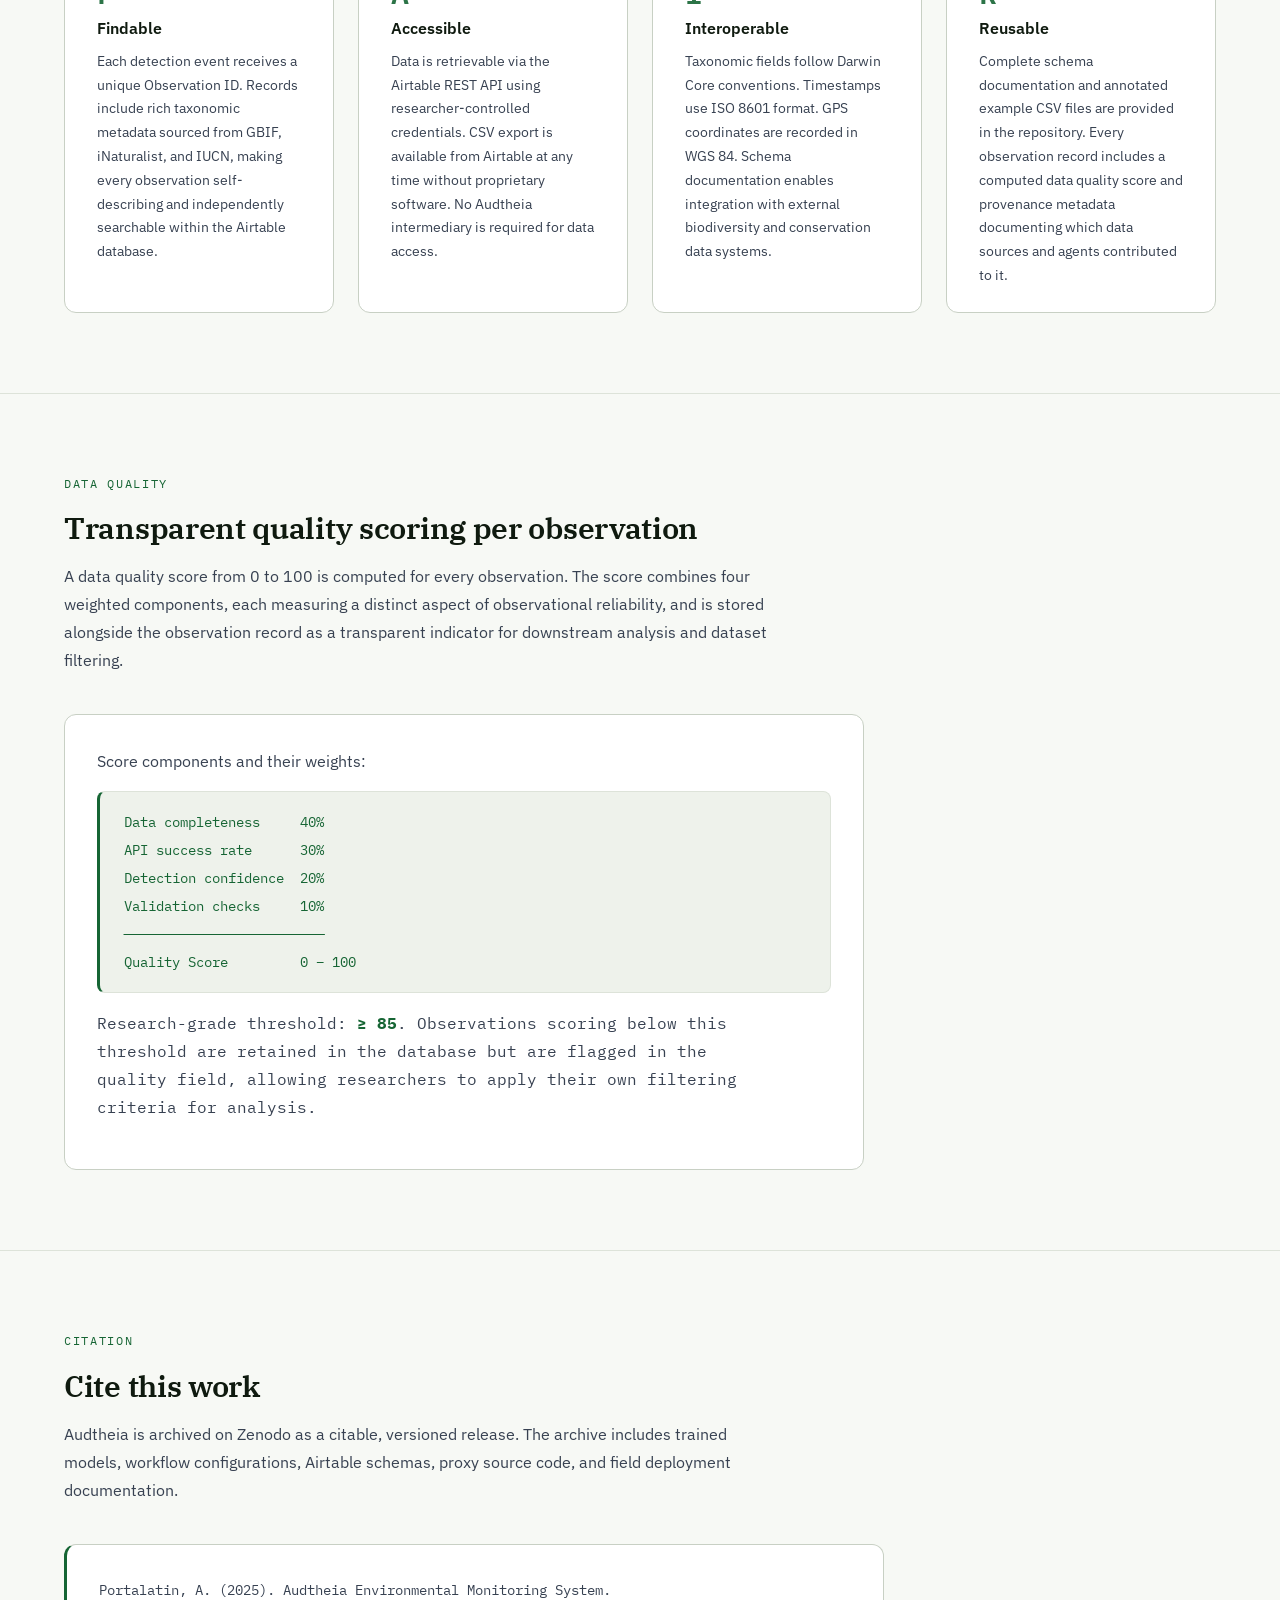
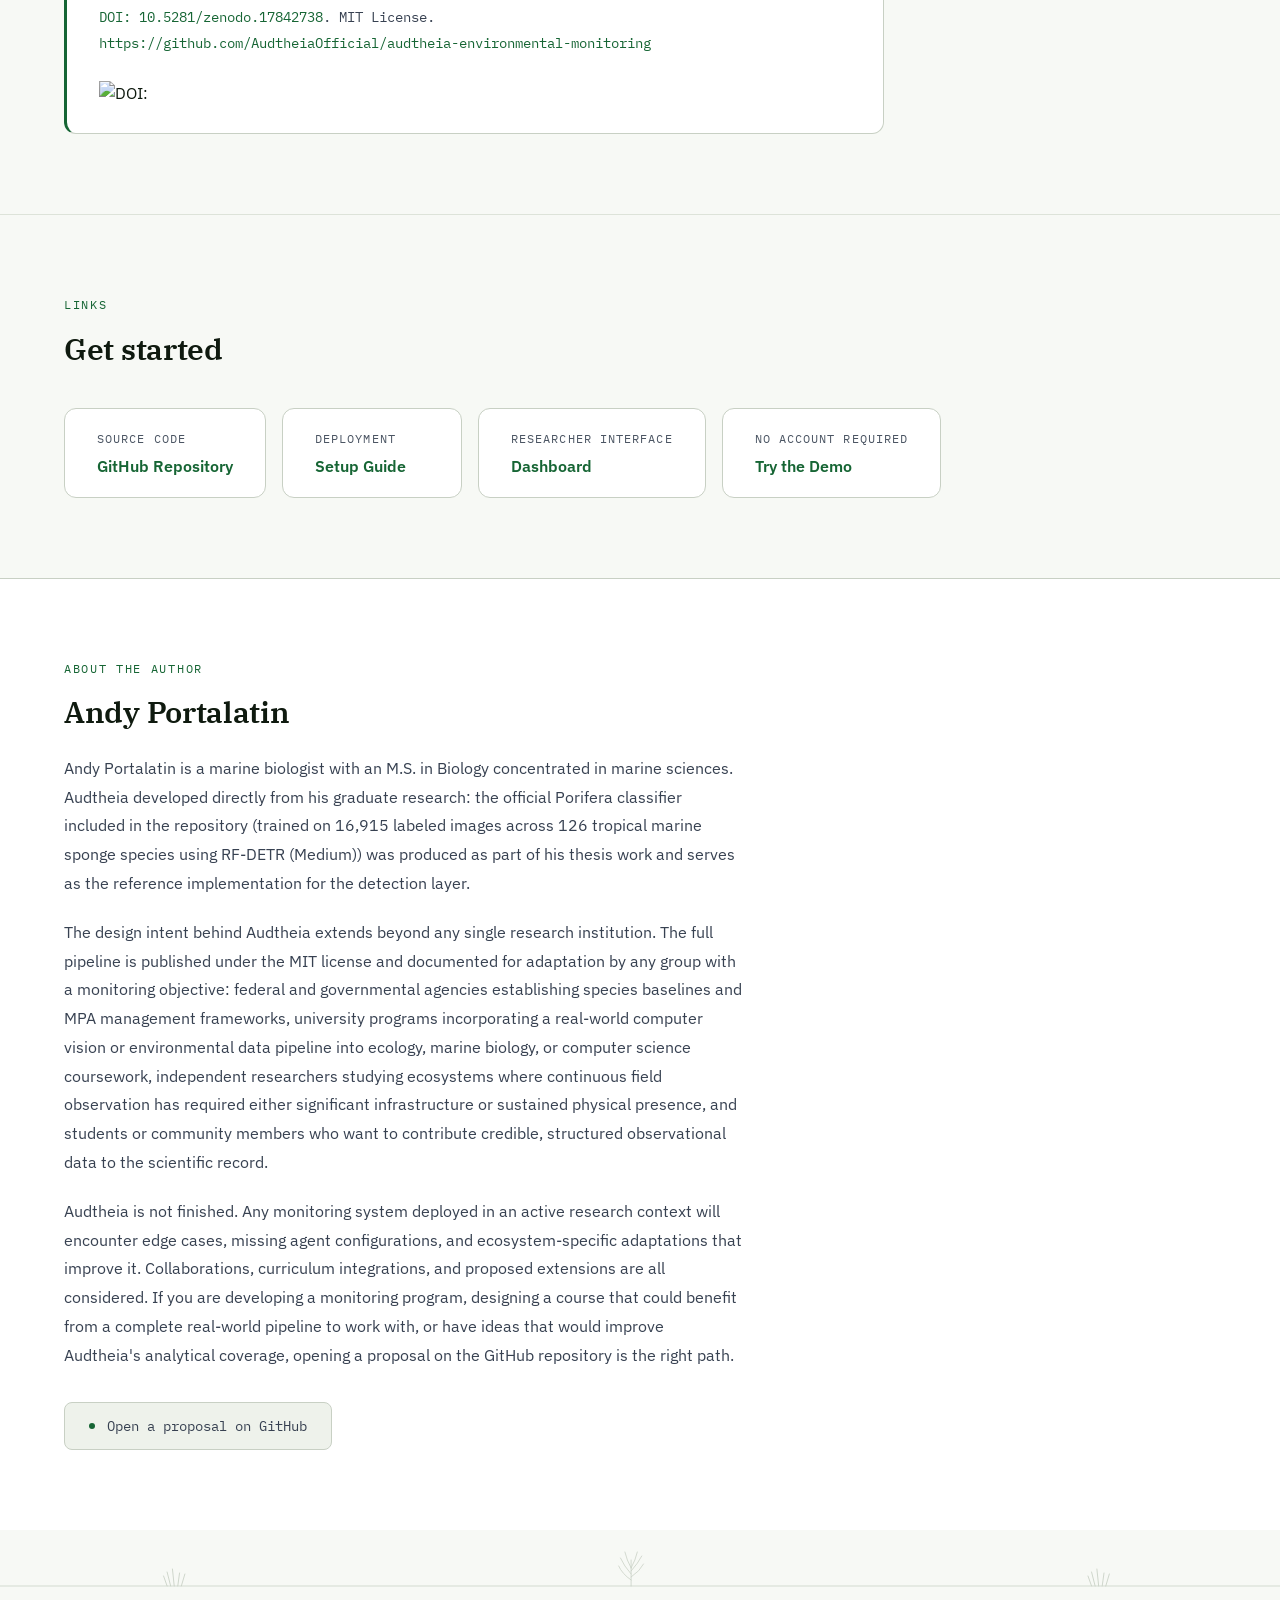
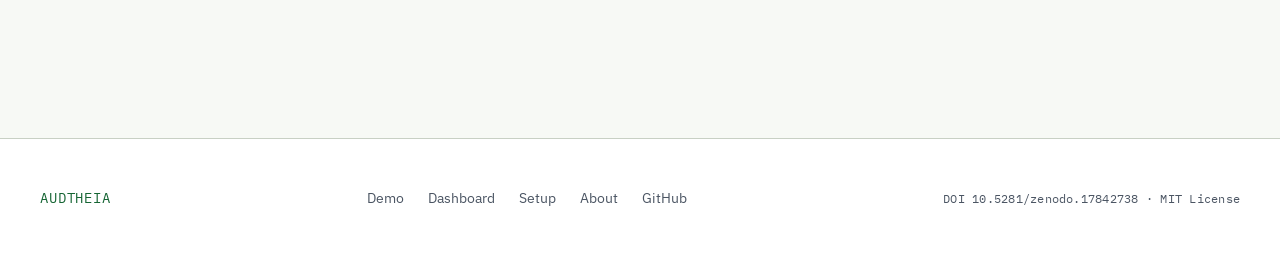
==== commit 97769aef: "Forest green light theme, system preference default, page illustrations, content and metadata update" ====
--- a/website/about.html
+++ b/website/about.html
@@ -3,8 +3,15 @@
 <head>
   <meta charset="UTF-8">
   <meta name="viewport" content="width=device-width, initial-scale=1.0">
-  <title>About — Audtheia Environmental Monitoring</title>
+  <title>About &mdash; Audtheia Environmental Monitoring</title>
   <meta name="description" content="About Audtheia: an open-source real-time ecological monitoring system combining AI-powered species detection, multi-agent environmental analysis, and automated scientific reporting for researchers, students, and conservation communities worldwide.">
+
+  <!-- OpenGraph -->
+  <meta property="og:type"        content="website">
+  <meta property="og:site_name"   content="Audtheia">
+  <meta property="og:title"       content="About &mdash; Audtheia Environmental Monitoring">
+  <meta property="og:description" content="About Audtheia: an open-source real-time ecological monitoring system combining AI-powered species detection, multi-agent environmental analysis, and automated scientific reporting for researchers, students, and conservation communities worldwide.">
+  <meta property="og:url"         content="https://audtheiaofficial.github.io/audtheia-environmental-monitoring/about.html">
 
   <link rel="preconnect" href="https://fonts.googleapis.com">
   <link rel="preconnect" href="https://fonts.gstatic.com" crossorigin>
@@ -82,10 +89,10 @@
           <div class="about-component-card">
             <span class="about-component-num">01 / Roboflow</span>
             <h3>Species Detection</h3>
-            <p>A Roboflow Workflow processes RTSP video at 60 FPS using a custom Python block. The reference implementation ships with the official Porifera classifier (<code>official-porifera-classifier-ju8er/12</code>), trained on 126 marine sponge species. Any Roboflow-compatible detection model can be substituted for other target species or field environments. Claude 3.5 Sonnet performs real-time preliminary environmental analysis at configurable intervals within the same workflow.</p>
+            <p>A Roboflow Workflow processes RTSP video at 60 FPS using four custom Python blocks for video overlay, data conversion, real-time environmental analysis, and detection dispatch to the multi-agent pipeline. The reference implementation ships with the official Porifera classifier (<code>official-porifera-classifier-ju8er/12</code>), trained on 126 marine sponge species using RF-DETR (Medium). Any Roboflow-compatible detection model can be substituted for other target species or field environments.</p>
             <div class="about-component-tags">
               <span class="about-tag">RF-DETR</span>
-              <span class="about-tag">RTSP · 60 FPS</span>
+              <span class="about-tag">RTSP &middot; 60 FPS</span>
               <span class="about-tag">Claude 3.5 Sonnet</span>
               <span class="about-tag">Custom models</span>
             </div>
@@ -98,7 +105,7 @@
             <div class="about-component-tags">
               <span class="about-tag">9 agents</span>
               <span class="about-tag">72 data points</span>
-              <span class="about-tag">GBIF · IUCN · NOAA</span>
+              <span class="about-tag">GBIF &middot; IUCN &middot; NOAA</span>
               <span class="about-tag">Mapbox</span>
             </div>
           </div>
@@ -162,7 +169,7 @@
           </div>
         </div>
 
-        <p class="about-ecosystem-note">The Cartography Mapper agent generates Mapbox satellite imagery at 10×, 13×, and 15× zoom and is optional. Enabling it only when spatial satellite data is needed for a research project keeps token consumption aligned with output value.</p>
+        <p class="about-ecosystem-note">The Cartography Mapper agent generates Mapbox satellite imagery at 10&times;, 13&times;, and 15&times; zoom and is optional. Enabling it only when spatial satellite data is needed for a research project keeps token consumption aligned with output value.</p>
 
       </div>
     </section>
@@ -227,9 +234,9 @@
 API success rate      30%
 Detection confidence  20%
 Validation checks     10%
-─────────────────────────
-Quality Score         0 – 100</div>
-          <p class="about-quality-threshold">Research-grade threshold: <strong>≥ 85</strong>. Observations scoring below this threshold are retained in the database but are flagged in the quality field, allowing researchers to apply their own filtering criteria for analysis.</p>
+&#x2500;&#x2500;&#x2500;&#x2500;&#x2500;&#x2500;&#x2500;&#x2500;&#x2500;&#x2500;&#x2500;&#x2500;&#x2500;&#x2500;&#x2500;&#x2500;&#x2500;&#x2500;&#x2500;&#x2500;&#x2500;&#x2500;&#x2500;&#x2500;&#x2500;
+Quality Score         0 &ndash; 100</div>
+          <p class="about-quality-threshold">Research-grade threshold: <strong>&ge; 85</strong>. Observations scoring below this threshold are retained in the database but are flagged in the quality field, allowing researchers to apply their own filtering criteria for analysis.</p>
         </div>
 
       </div>
@@ -256,7 +263,7 @@
              href="https://doi.org/10.5281/zenodo.17842738"
              target="_blank"
              rel="noopener noreferrer"
-             aria-label="View Audtheia on Zenodo — DOI 10.5281/zenodo.17842738">
+             aria-label="View Audtheia on Zenodo &mdash; DOI 10.5281/zenodo.17842738">
             <img src="https://zenodo.org/badge/DOI/10.5281/zenodo.17842738.svg"
                  alt="DOI: 10.5281/zenodo.17842738"
                  width="200"
@@ -313,7 +320,6 @@
 
   <!-- =====================================================
        ABOUT THE AUTHOR
-       Visually separated section — surface background
        ===================================================== -->
   <section class="about-author-section">
     <div class="about-inner">
@@ -352,7 +358,7 @@
            target="_blank"
            rel="noopener noreferrer">GitHub</a>
       </nav>
-      <span class="footer-meta">DOI 10.5281/zenodo.17842738 · MIT License</span>
+      <span class="footer-meta">DOI 10.5281/zenodo.17842738 &middot; MIT License</span>
     </div>
   </footer>
 
--- a/website/assets/style.css
+++ b/website/assets/style.css
@@ -6085,3 +6085,183 @@
     grid-template-columns: repeat(2, 1fr) !important;
   }
 }
+/* About page component cards: 2 columns on desktop, matches home page layout */
+@media (min-width: 900px) {
+  .about-components {
+    grid-template-columns: repeat(2, 1fr) !important;
+  }
+}
+/* =============================================================
+   SECTION 20 — Light theme forest palette, page illustration,
+   nav scroll fix, and moved inline styles
+   Appended by Session 8 — do not edit earlier sections
+   ============================================================= */
+
+
+/* ----------------------------------------------------------
+   20.1  Light theme — complete forest green palette
+   Replaces the olive palette from Section 19 with a high-contrast
+   forest green system confirmed in Session 8.
+   ---------------------------------------------------------- */
+
+html.theme-light {
+  --color-bg:            #F7F9F5;
+  --color-surface:       #FFFFFF;
+  --color-surface-2:     #EEF2EB;
+  --color-border:        #C8D0C4;
+  --color-border-subtle: #DDE3D9;
+  --color-teal:          #166534;
+  --color-teal-dim:      #14532D;
+  --color-blue:          #92400E;
+  --color-glow-teal:     rgba(22, 101, 52, 0.09);
+  --color-glow-blue:     rgba(146, 64, 14, 0.09);
+  --color-text:          #0F1A0F;
+  --color-text-2:        #374151;
+  --color-text-muted:    #4B5563;
+}
+
+
+/* ----------------------------------------------------------
+   20.2  Light theme — nav background
+   White/near-white nav in light mode for clean contrast and
+   consistent appearance with scientific reference sites.
+   Overrides the hardcoded rgba dark background from Section 5.
+   ---------------------------------------------------------- */
+
+html.theme-light .site-nav {
+  background:    rgba(247, 249, 245, 0.92);
+  border-bottom-color: var(--color-border-subtle);
+}
+
+html.theme-light .site-nav.nav-scrolled {
+  background:    rgba(247, 249, 245, 0.98);
+  border-bottom-color: var(--color-border);
+}
+
+/* Also cover the old scrolled class for any residual rules */
+html.theme-light .site-nav.scrolled {
+  background:    rgba(247, 249, 245, 0.98);
+  border-bottom-color: var(--color-border);
+}
+
+/* Nav links — readable against white nav surface */
+html.theme-light .nav-links a {
+  color: var(--color-text-2);
+}
+
+html.theme-light .nav-links a:hover,
+html.theme-light .nav-links a.nav-active {
+  color: var(--color-text);
+}
+
+/* Hamburger spans — dark in light mode */
+html.theme-light .nav-toggle span {
+  background: var(--color-text-2);
+}
+
+/* Mobile dropdown panel — light background in light mode */
+html.theme-light .nav-links {
+  background: rgba(247, 249, 245, 0.98);
+}
+
+
+/* ----------------------------------------------------------
+   20.3  nav.js scroll-state class name fix
+   nav.js toggles .nav-scrolled; earlier CSS targets .scrolled.
+   This rule makes .nav-scrolled work in both themes.
+   ---------------------------------------------------------- */
+
+.site-nav.nav-scrolled {
+  border-bottom-color: var(--color-border);
+  background:          rgba(7, 9, 15, 0.97);
+}
+
+
+/* ----------------------------------------------------------
+   20.4  About page components — enforce 2x2 grid on desktop
+   Explicit Section 20 rule per deliverable spec.
+   ---------------------------------------------------------- */
+
+@media (min-width: 900px) {
+  .about-components {
+    grid-template-columns: repeat(2, 1fr) !important;
+  }
+}
+
+
+/* ----------------------------------------------------------
+   20.5  Page illustration container
+   Injected by nav.js immediately before <footer.site-footer>.
+   Fixed height, full viewport width, overflow hidden.
+   Both SVGs occupy the same space via absolute positioning.
+   ---------------------------------------------------------- */
+
+.page-illustration {
+  position:       relative;
+  width:          100%;
+  height:         80px;
+  overflow:       hidden;
+  pointer-events: none;
+  color:          var(--color-border);
+}
+
+.page-illustration svg {
+  position:   absolute;
+  inset:      0;
+  width:      100%;
+  height:     100%;
+  transition: opacity var(--transition-base);
+}
+
+/* Dark mode: ocean visible, forest hidden */
+.illus-ocean  { opacity: 1; }
+.illus-forest { opacity: 0; }
+
+/* Light mode: forest visible, ocean hidden */
+html.theme-light .illus-ocean  { opacity: 0; }
+html.theme-light .illus-forest { opacity: 1; }
+
+@media (prefers-reduced-motion: reduce) {
+  .page-illustration svg { transition: none; }
+}
+
+@media (max-width: 640px) {
+  .page-illustration { height: 56px; }
+}
+
+
+/* ----------------------------------------------------------
+   20.6  Demo page top padding
+   Moved from inline style on demo.html <section> element.
+   Eliminates the only remaining inline style on that page.
+   ---------------------------------------------------------- */
+
+.demo-hero-section {
+  padding-top: calc(var(--nav-height) + var(--space-16));
+}
+
+
+/* ----------------------------------------------------------
+   20.7  Platform carousel favicon sizing
+   Moved from inline <style> block on index.html.
+   ---------------------------------------------------------- */
+
+.psc-card img {
+  width:         20px;
+  height:        20px;
+  border-radius: 4px;
+  opacity:       0.8;
+}
+
+
+/* ----------------------------------------------------------
+   20.8  Mobile pipeline spacing
+   Moved from inline <style> block on index.html.
+   ---------------------------------------------------------- */
+
+@media (max-width: 768px) {
+  .pipeline {
+    margin:  var(--space-6) 0;
+    padding: var(--space-4) 0;
+  }
+}
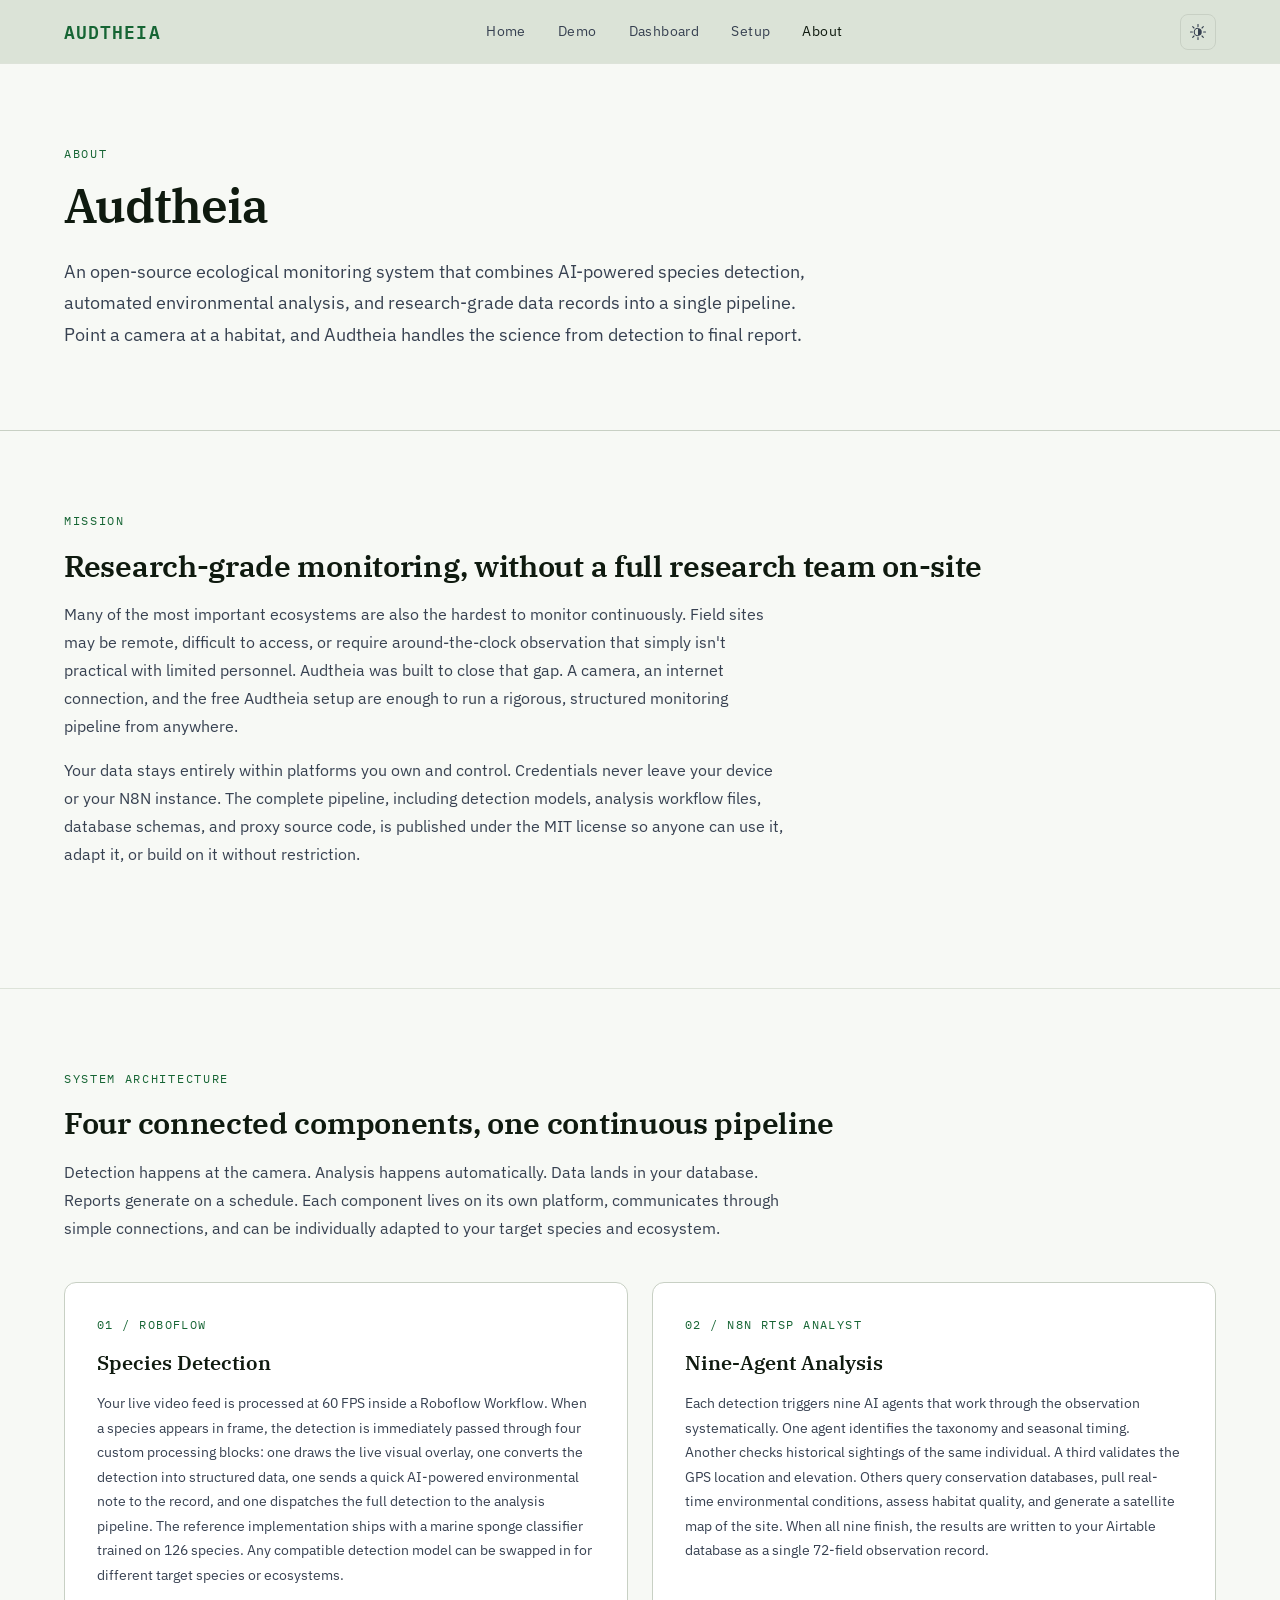
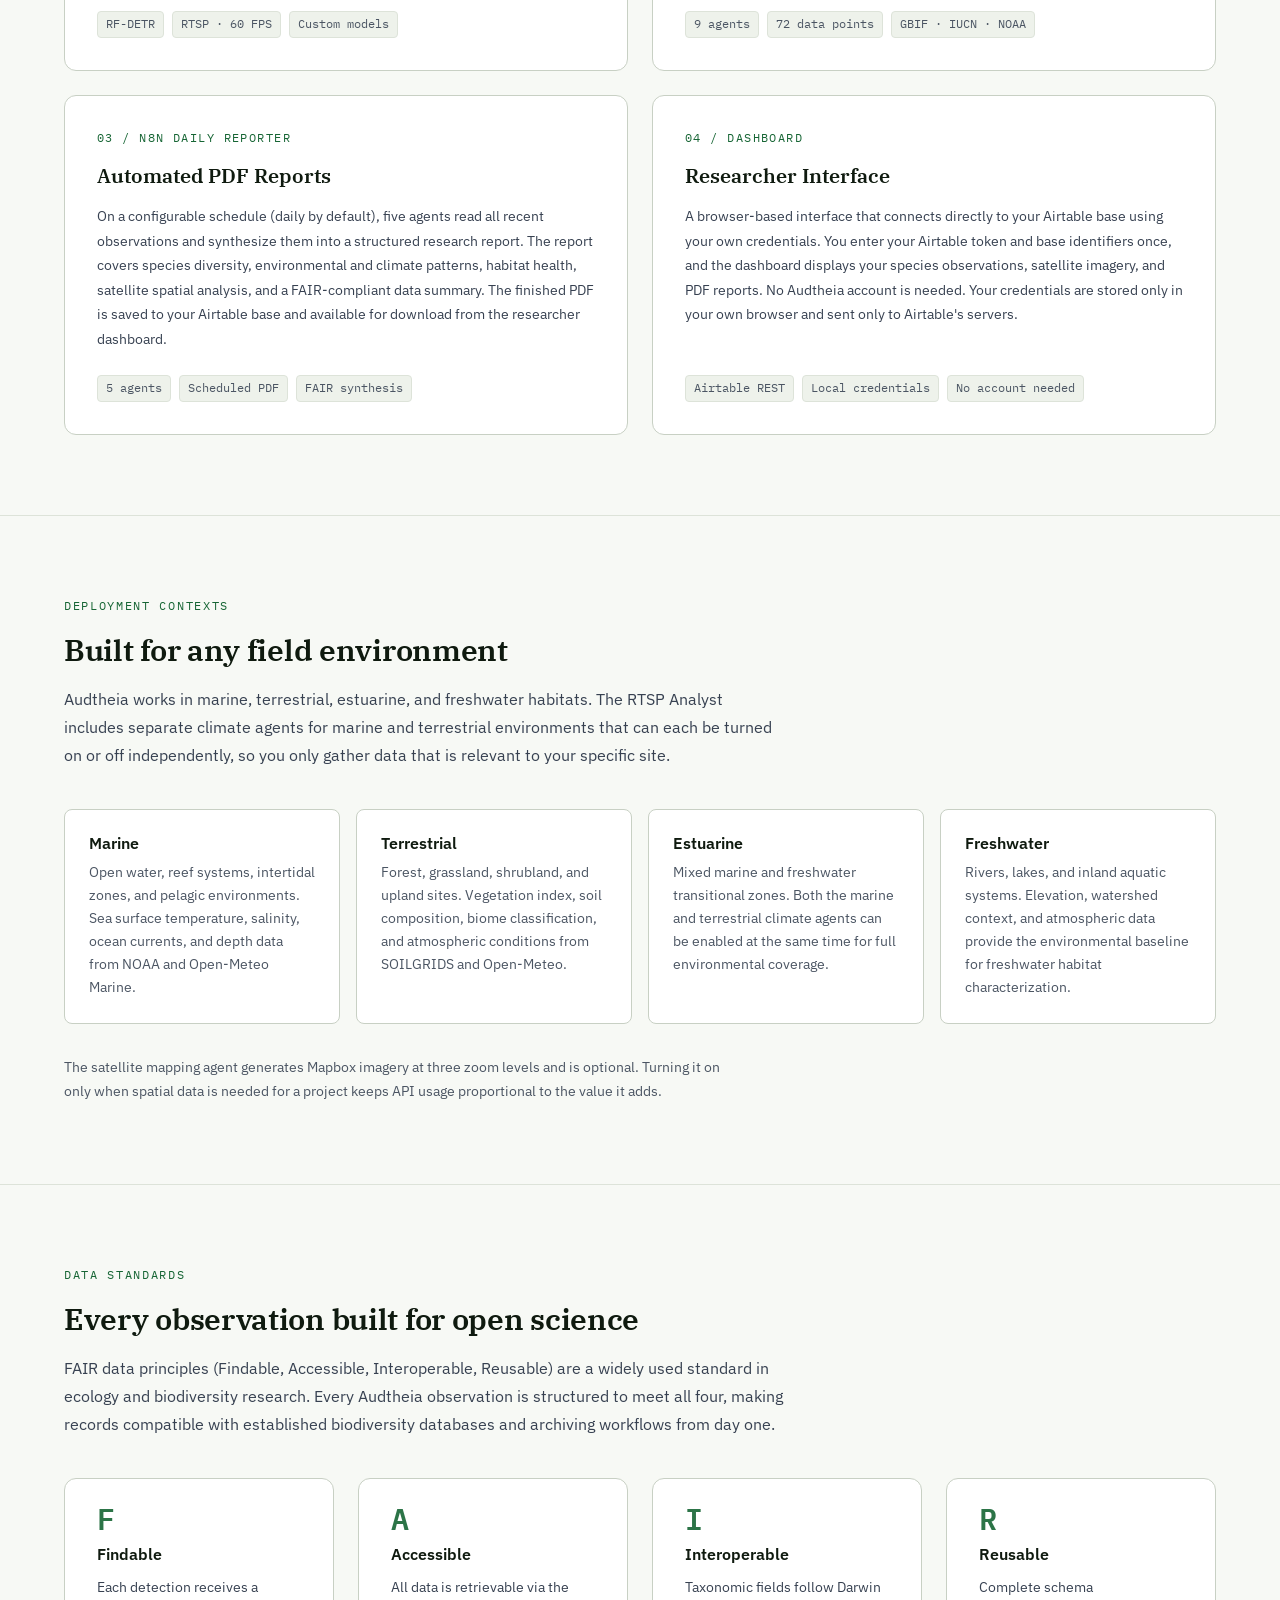
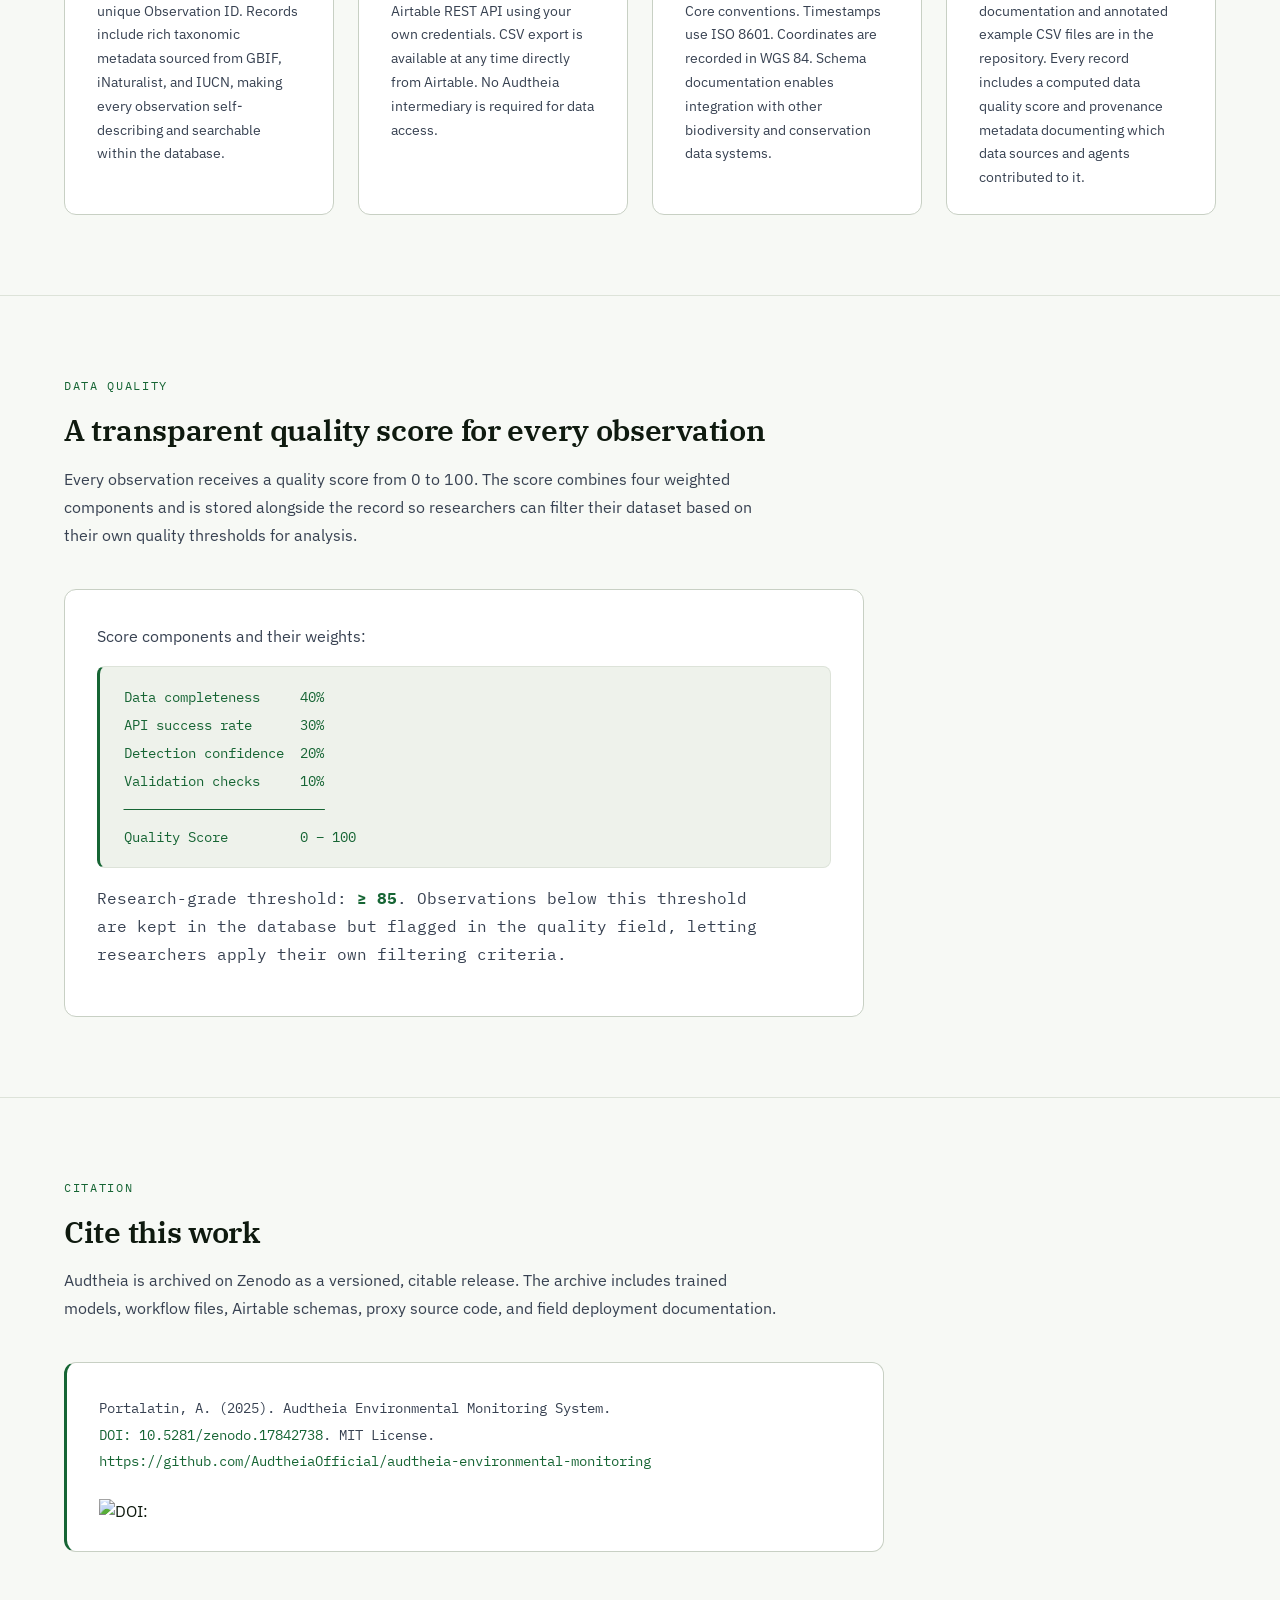
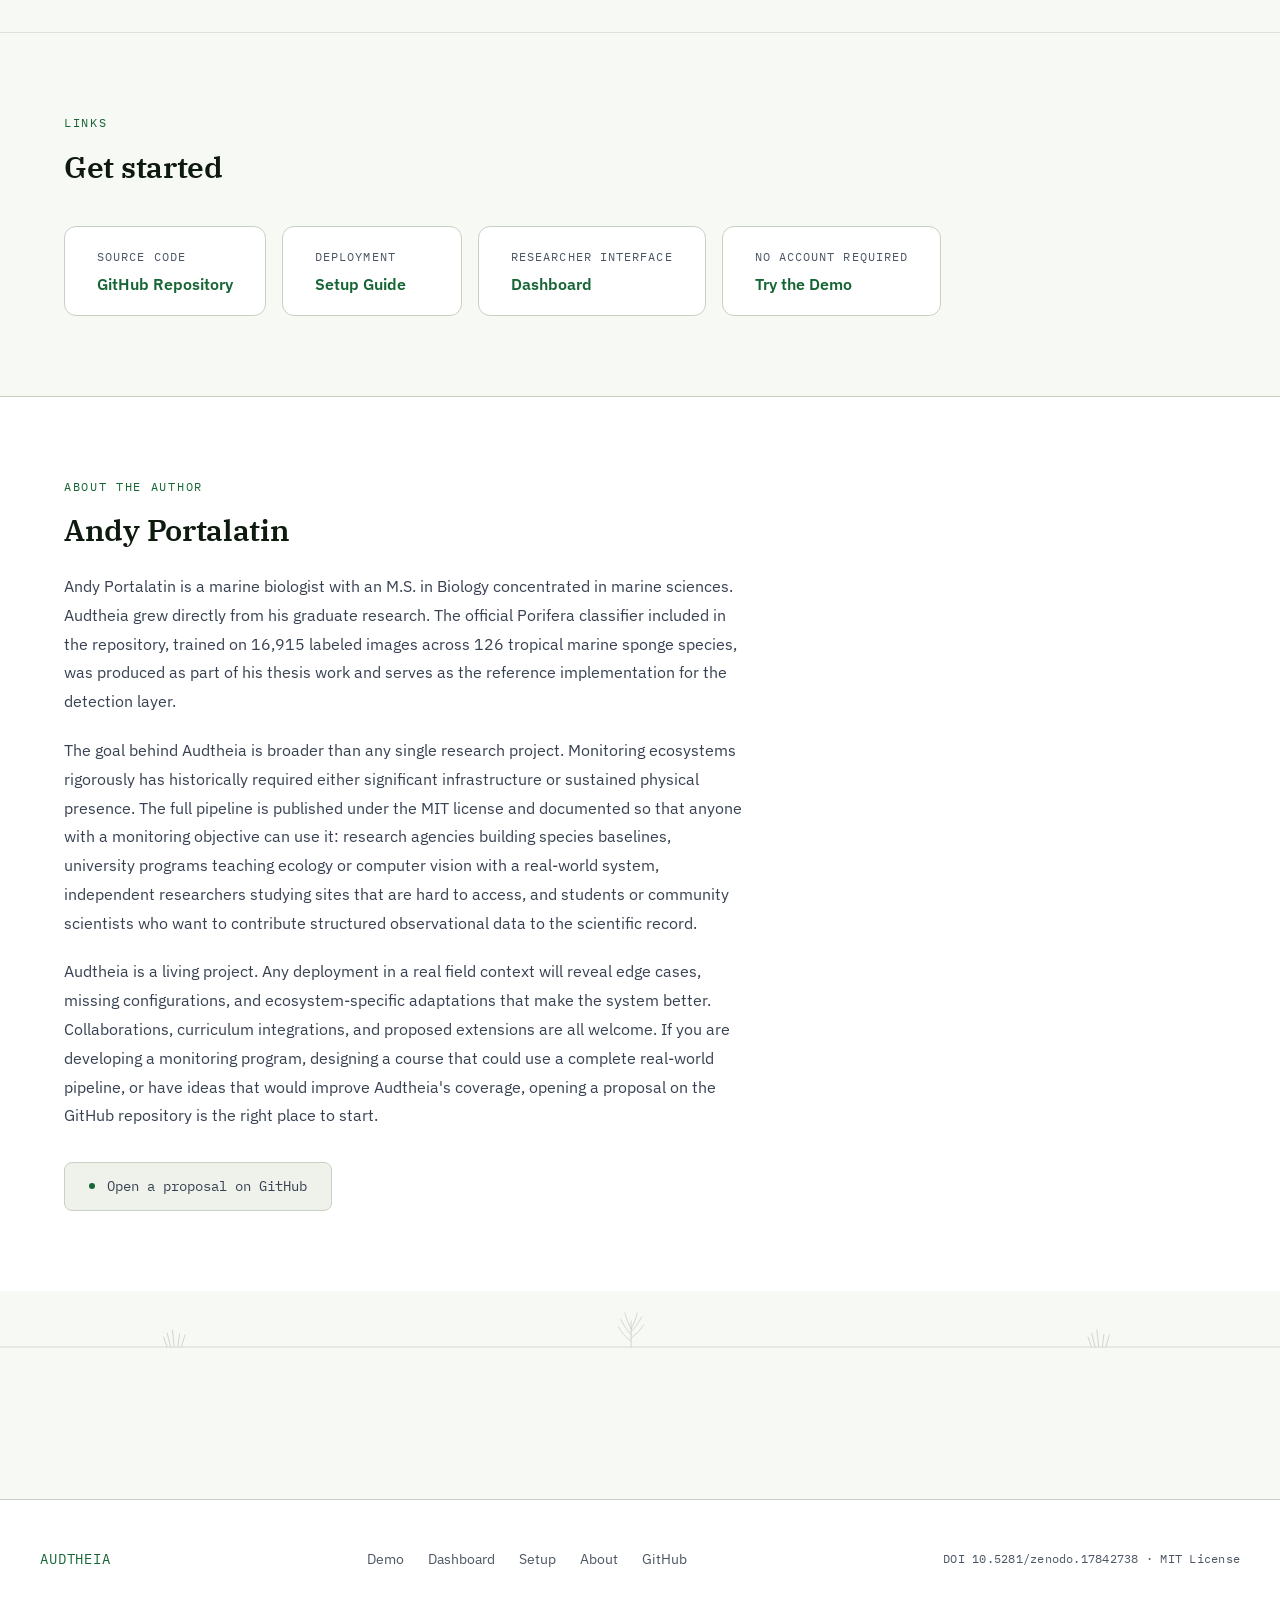
==== commit 7d824573: "Improve typography contrast, readability, and plain-language accessibility across all pages" ====
--- a/website/about.html
+++ b/website/about.html
@@ -4,13 +4,13 @@
   <meta charset="UTF-8">
   <meta name="viewport" content="width=device-width, initial-scale=1.0">
   <title>About &mdash; Audtheia Environmental Monitoring</title>
-  <meta name="description" content="About Audtheia: an open-source real-time ecological monitoring system combining AI-powered species detection, multi-agent environmental analysis, and automated scientific reporting for researchers, students, and conservation communities worldwide.">
+  <meta name="description" content="About Audtheia: an open-source real-time ecological monitoring system combining AI-powered species detection, environmental data integration, and automated scientific reporting for researchers, students, and conservation communities worldwide.">
 
   <!-- OpenGraph -->
   <meta property="og:type"        content="website">
   <meta property="og:site_name"   content="Audtheia">
   <meta property="og:title"       content="About &mdash; Audtheia Environmental Monitoring">
-  <meta property="og:description" content="About Audtheia: an open-source real-time ecological monitoring system combining AI-powered species detection, multi-agent environmental analysis, and automated scientific reporting for researchers, students, and conservation communities worldwide.">
+  <meta property="og:description" content="About Audtheia: an open-source real-time ecological monitoring system combining AI-powered species detection, environmental data integration, and automated scientific reporting for researchers, students, and conservation communities worldwide.">
   <meta property="og:url"         content="https://audtheiaofficial.github.io/audtheia-environmental-monitoring/about.html">
 
   <link rel="preconnect" href="https://fonts.googleapis.com">
@@ -53,7 +53,7 @@
       <div class="about-inner">
         <span class="section-label">About</span>
         <h1>Audtheia</h1>
-        <p class="about-hero-lead">An open-source real-time ecological monitoring system that combines AI-powered species detection, environmental data integration, and automated scientific reporting into a unified research platform. Designed for field deployment, built for open science, and accessible to anyone working to understand the natural world.</p>
+        <p class="about-hero-lead">An open-source ecological monitoring system that combines AI-powered species detection, automated environmental analysis, and research-grade data records into a single pipeline. Point a camera at a habitat, and Audtheia handles the science from detection to final report.</p>
       </div>
     </section>
 
@@ -65,9 +65,9 @@
       <div class="about-inner">
         <div class="about-section-header">
           <span class="section-label">Mission</span>
-          <h2>Continuous field observation without continuous presence</h2>
-          <p>Audtheia exists to lower the barrier for deploying research-grade ecological monitoring at field sites where continuous observation is needed but human presence is limited or impossible. Designed for use at organizations such as NOAA and MBARI, by independent conservation scientists, and equally by university programs, students, and citizen scientists building their first monitoring station, Audtheia makes it practical to operate a rigorous observation pipeline from a laptop and a camera feed.</p>
-          <p>The system is built on a bring-your-own-account architecture: data stays within platforms the researcher controls, credentials never leave their device or N8N instance, and the entire pipeline (detection models, workflow templates, database schemas, and proxy source code) is published under the MIT license for unrestricted use, modification, and redistribution.</p>
+          <h2>Research-grade monitoring, without a full research team on-site</h2>
+          <p>Many of the most important ecosystems are also the hardest to monitor continuously. Field sites may be remote, difficult to access, or require around-the-clock observation that simply isn't practical with limited personnel. Audtheia was built to close that gap. A camera, an internet connection, and the free Audtheia setup are enough to run a rigorous, structured monitoring pipeline from anywhere.</p>
+          <p>Your data stays entirely within platforms you own and control. Credentials never leave your device or your N8N instance. The complete pipeline, including detection models, analysis workflow files, database schemas, and proxy source code, is published under the MIT license so anyone can use it, adapt it, or build on it without restriction.</p>
         </div>
       </div>
     </section>
@@ -80,8 +80,8 @@
       <div class="about-inner">
         <div class="about-section-header">
           <span class="section-label">System Architecture</span>
-          <h2>Four interconnected components</h2>
-          <p>Data originates at the camera and flows through detection, multi-agent ecological analysis, structured database storage, and automated PDF reporting without manual intervention at any stage. Each component operates on its own platform, communicates through defined API boundaries, and can be individually adapted to the researcher's target species and ecosystem.</p>
+          <h2>Four connected components, one continuous pipeline</h2>
+          <p>Detection happens at the camera. Analysis happens automatically. Data lands in your database. Reports generate on a schedule. Each component lives on its own platform, communicates through simple connections, and can be individually adapted to your target species and ecosystem.</p>
         </div>
 
         <div class="about-components">
@@ -89,47 +89,43 @@
           <div class="about-component-card">
             <span class="about-component-num">01 / Roboflow</span>
             <h3>Species Detection</h3>
-            <p>A Roboflow Workflow processes RTSP video at 60 FPS using four custom Python blocks for video overlay, data conversion, real-time environmental analysis, and detection dispatch to the multi-agent pipeline. The reference implementation ships with the official Porifera classifier (<code>official-porifera-classifier-ju8er/12</code>), trained on 126 marine sponge species using RF-DETR (Medium). Any Roboflow-compatible detection model can be substituted for other target species or field environments.</p>
+            <p>Your live video feed is processed at 60 FPS inside a Roboflow Workflow. When a species appears in frame, the detection is immediately passed through four custom processing blocks: one draws the live visual overlay, one converts the detection into structured data, one sends a quick AI-powered environmental note to the record, and one dispatches the full detection to the analysis pipeline. The reference implementation ships with a marine sponge classifier trained on 126 species. Any compatible detection model can be swapped in for different target species or ecosystems.</p>
             <div class="about-component-tags">
               <span class="about-tag">RF-DETR</span>
               <span class="about-tag">RTSP &middot; 60 FPS</span>
-              <span class="about-tag">Claude 3.5 Sonnet</span>
               <span class="about-tag">Custom models</span>
             </div>
           </div>
 
           <div class="about-component-card">
             <span class="about-component-num">02 / N8N RTSP Analyst</span>
-            <h3>Multi-Agent Analysis</h3>
-            <p>Nine specialized AI agents handle post-detection ecological analysis, drawing on 12+ scientific databases for every observation. Agents cover taxonomy and phenology, species recurrence memory, GIS validation, biodiversity intelligence, environmental status, marine climate, terrestrial climate, habitat assessment, and cartographic mapping. Each detection event generates 72 structured data points written to Airtable.</p>
+            <h3>Nine-Agent Analysis</h3>
+            <p>Each detection triggers nine AI agents that work through the observation systematically. One agent identifies the taxonomy and seasonal timing. Another checks historical sightings of the same individual. A third validates the GPS location and elevation. Others query conservation databases, pull real-time environmental conditions, assess habitat quality, and generate a satellite map of the site. When all nine finish, the results are written to your Airtable database as a single 72-field observation record.</p>
             <div class="about-component-tags">
               <span class="about-tag">9 agents</span>
               <span class="about-tag">72 data points</span>
               <span class="about-tag">GBIF &middot; IUCN &middot; NOAA</span>
-              <span class="about-tag">Mapbox</span>
             </div>
           </div>
 
           <div class="about-component-card">
             <span class="about-component-num">03 / N8N Daily Reporter</span>
-            <h3>Automated PDF Reporting</h3>
-            <p>Five agents synthesize accumulated observation data into comprehensive PDF intelligence reports on a configurable schedule. Reports cover species biodiversity analysis, environmental and climate assessment, habitat and conservation evaluation, cartographic and spatial interpretation, and a FAIR-compliant synthesis section. Reports are stored in Airtable and available for download through the researcher dashboard.</p>
+            <h3>Automated PDF Reports</h3>
+            <p>On a configurable schedule (daily by default), five agents read all recent observations and synthesize them into a structured research report. The report covers species diversity, environmental and climate patterns, habitat health, satellite spatial analysis, and a FAIR-compliant data summary. The finished PDF is saved to your Airtable base and available for download from the researcher dashboard.</p>
             <div class="about-component-tags">
               <span class="about-tag">5 agents</span>
               <span class="about-tag">Scheduled PDF</span>
               <span class="about-tag">FAIR synthesis</span>
-              <span class="about-tag">PDFShift</span>
             </div>
           </div>
 
           <div class="about-component-card">
             <span class="about-component-num">04 / Dashboard</span>
             <h3>Researcher Interface</h3>
-            <p>A browser-based interface connecting directly to the researcher's own Airtable base. Credentials are stored in browser localStorage and transmitted only to Airtable's API, never to Audtheia servers. Researchers can review species observation records, Mapbox satellite imagery at three zoom levels, and download daily PDF reports. No Audtheia account is required.</p>
+            <p>A browser-based interface that connects directly to your Airtable base using your own credentials. You enter your Airtable token and base identifiers once, and the dashboard displays your species observations, satellite imagery, and PDF reports. No Audtheia account is needed. Your credentials are stored only in your own browser and sent only to Airtable's servers.</p>
             <div class="about-component-tags">
               <span class="about-tag">Airtable REST</span>
               <span class="about-tag">Local credentials</span>
-              <span class="about-tag">Satellite imagery</span>
               <span class="about-tag">No account needed</span>
             </div>
           </div>
@@ -147,29 +143,29 @@
         <div class="about-section-header">
           <span class="section-label">Deployment Contexts</span>
           <h2>Built for any field environment</h2>
-          <p>Audtheia supports marine, terrestrial, estuarine, and freshwater ecosystems. The RTSP Analyst includes habitat-specific climate agents that can be individually enabled or disabled, keeping API usage proportional to the analytical output relevant to each deployment context.</p>
+          <p>Audtheia works in marine, terrestrial, estuarine, and freshwater habitats. The RTSP Analyst includes separate climate agents for marine and terrestrial environments that can each be turned on or off independently, so you only gather data that is relevant to your specific site.</p>
         </div>
 
         <div class="about-ecosystem-grid">
           <div class="about-ecosystem-card">
             <h3>Marine</h3>
-            <p>Open water, reef systems, intertidal zones, and pelagic environments. Sea surface temperature, salinity, current, and bathymetric data from NOAA and Open-Meteo Marine.</p>
+            <p>Open water, reef systems, intertidal zones, and pelagic environments. Sea surface temperature, salinity, ocean currents, and depth data from NOAA and Open-Meteo Marine.</p>
           </div>
           <div class="about-ecosystem-card">
             <h3>Terrestrial</h3>
-            <p>Forest, grassland, shrubland, and upland field sites. NDVI, soil composition, biome classification, and atmospheric conditions from SOILGRIDS and Open-Meteo.</p>
+            <p>Forest, grassland, shrubland, and upland sites. Vegetation index, soil composition, biome classification, and atmospheric conditions from SOILGRIDS and Open-Meteo.</p>
           </div>
           <div class="about-ecosystem-card">
             <h3>Estuarine</h3>
-            <p>Mixed marine-freshwater transitional zones. Both marine and terrestrial climate agents can be enabled simultaneously for full environmental context.</p>
+            <p>Mixed marine and freshwater transitional zones. Both the marine and terrestrial climate agents can be enabled at the same time for full environmental coverage.</p>
           </div>
           <div class="about-ecosystem-card">
             <h3>Freshwater</h3>
-            <p>Rivers, lakes, and inland aquatic systems. Elevation, watershed context, and atmospheric data provide environmental baseline for freshwater habitats.</p>
-          </div>
-        </div>
-
-        <p class="about-ecosystem-note">The Cartography Mapper agent generates Mapbox satellite imagery at 10&times;, 13&times;, and 15&times; zoom and is optional. Enabling it only when spatial satellite data is needed for a research project keeps token consumption aligned with output value.</p>
+            <p>Rivers, lakes, and inland aquatic systems. Elevation, watershed context, and atmospheric data provide the environmental baseline for freshwater habitat characterization.</p>
+          </div>
+        </div>
+
+        <p class="about-ecosystem-note">The satellite mapping agent generates Mapbox imagery at three zoom levels and is optional. Turning it on only when spatial data is needed for a project keeps API usage proportional to the value it adds.</p>
 
       </div>
     </section>
@@ -182,8 +178,8 @@
       <div class="about-inner">
         <div class="about-section-header">
           <span class="section-label">Data Standards</span>
-          <h2>FAIR-compliant observation records</h2>
-          <p>Every Audtheia observation is structured to meet the FAIR data principles (Findable, Accessible, Interoperable, Reusable), enabling integration with established biodiversity databases and long-term dataset archiving workflows.</p>
+          <h2>Every observation built for open science</h2>
+          <p>FAIR data principles (Findable, Accessible, Interoperable, Reusable) are a widely used standard in ecology and biodiversity research. Every Audtheia observation is structured to meet all four, making records compatible with established biodiversity databases and archiving workflows from day one.</p>
         </div>
 
         <div class="about-fair-grid">
@@ -191,25 +187,25 @@
           <div class="about-fair-card">
             <div class="about-fair-letter">F</div>
             <h3>Findable</h3>
-            <p>Each detection event receives a unique Observation ID. Records include rich taxonomic metadata sourced from GBIF, iNaturalist, and IUCN, making every observation self-describing and independently searchable within the Airtable database.</p>
+            <p>Each detection receives a unique Observation ID. Records include rich taxonomic metadata sourced from GBIF, iNaturalist, and IUCN, making every observation self-describing and searchable within the database.</p>
           </div>
 
           <div class="about-fair-card">
             <div class="about-fair-letter">A</div>
             <h3>Accessible</h3>
-            <p>Data is retrievable via the Airtable REST API using researcher-controlled credentials. CSV export is available from Airtable at any time without proprietary software. No Audtheia intermediary is required for data access.</p>
+            <p>All data is retrievable via the Airtable REST API using your own credentials. CSV export is available at any time directly from Airtable. No Audtheia intermediary is required for data access.</p>
           </div>
 
           <div class="about-fair-card">
             <div class="about-fair-letter">I</div>
             <h3>Interoperable</h3>
-            <p>Taxonomic fields follow Darwin Core conventions. Timestamps use ISO 8601 format. GPS coordinates are recorded in WGS 84. Schema documentation enables integration with external biodiversity and conservation data systems.</p>
+            <p>Taxonomic fields follow Darwin Core conventions. Timestamps use ISO 8601. Coordinates are recorded in WGS 84. Schema documentation enables integration with other biodiversity and conservation data systems.</p>
           </div>
 
           <div class="about-fair-card">
             <div class="about-fair-letter">R</div>
             <h3>Reusable</h3>
-            <p>Complete schema documentation and annotated example CSV files are provided in the repository. Every observation record includes a computed data quality score and provenance metadata documenting which data sources and agents contributed to it.</p>
+            <p>Complete schema documentation and annotated example CSV files are in the repository. Every record includes a computed data quality score and provenance metadata documenting which data sources and agents contributed to it.</p>
           </div>
 
         </div>
@@ -224,8 +220,8 @@
       <div class="about-inner">
         <div class="about-section-header">
           <span class="section-label">Data Quality</span>
-          <h2>Transparent quality scoring per observation</h2>
-          <p>A data quality score from 0 to 100 is computed for every observation. The score combines four weighted components, each measuring a distinct aspect of observational reliability, and is stored alongside the observation record as a transparent indicator for downstream analysis and dataset filtering.</p>
+          <h2>A transparent quality score for every observation</h2>
+          <p>Every observation receives a quality score from 0 to 100. The score combines four weighted components and is stored alongside the record so researchers can filter their dataset based on their own quality thresholds for analysis.</p>
         </div>
 
         <div class="about-quality-block">
@@ -236,7 +232,7 @@
 Validation checks     10%
 &#x2500;&#x2500;&#x2500;&#x2500;&#x2500;&#x2500;&#x2500;&#x2500;&#x2500;&#x2500;&#x2500;&#x2500;&#x2500;&#x2500;&#x2500;&#x2500;&#x2500;&#x2500;&#x2500;&#x2500;&#x2500;&#x2500;&#x2500;&#x2500;&#x2500;
 Quality Score         0 &ndash; 100</div>
-          <p class="about-quality-threshold">Research-grade threshold: <strong>&ge; 85</strong>. Observations scoring below this threshold are retained in the database but are flagged in the quality field, allowing researchers to apply their own filtering criteria for analysis.</p>
+          <p class="about-quality-threshold">Research-grade threshold: <strong>&ge; 85</strong>. Observations below this threshold are kept in the database but flagged in the quality field, letting researchers apply their own filtering criteria.</p>
         </div>
 
       </div>
@@ -251,7 +247,7 @@
         <div class="about-section-header">
           <span class="section-label">Citation</span>
           <h2>Cite this work</h2>
-          <p>Audtheia is archived on Zenodo as a citable, versioned release. The archive includes trained models, workflow configurations, Airtable schemas, proxy source code, and field deployment documentation.</p>
+          <p>Audtheia is archived on Zenodo as a versioned, citable release. The archive includes trained models, workflow files, Airtable schemas, proxy source code, and field deployment documentation.</p>
         </div>
 
         <div class="about-citation-block">
@@ -327,11 +323,11 @@
         <span class="section-label">About the Author</span>
         <h2>Andy Portalatin</h2>
 
-        <p>Andy Portalatin is a marine biologist with an M.S. in Biology concentrated in marine sciences. Audtheia developed directly from his graduate research: the official Porifera classifier included in the repository (trained on 16,915 labeled images across 126 tropical marine sponge species using RF-DETR (Medium)) was produced as part of his thesis work and serves as the reference implementation for the detection layer.</p>
-
-        <p>The design intent behind Audtheia extends beyond any single research institution. The full pipeline is published under the MIT license and documented for adaptation by any group with a monitoring objective: federal and governmental agencies establishing species baselines and MPA management frameworks, university programs incorporating a real-world computer vision or environmental data pipeline into ecology, marine biology, or computer science coursework, independent researchers studying ecosystems where continuous field observation has required either significant infrastructure or sustained physical presence, and students or community members who want to contribute credible, structured observational data to the scientific record.</p>
-
-        <p>Audtheia is not finished. Any monitoring system deployed in an active research context will encounter edge cases, missing agent configurations, and ecosystem-specific adaptations that improve it. Collaborations, curriculum integrations, and proposed extensions are all considered. If you are developing a monitoring program, designing a course that could benefit from a complete real-world pipeline to work with, or have ideas that would improve Audtheia's analytical coverage, opening a proposal on the GitHub repository is the right path.</p>
+        <p>Andy Portalatin is a marine biologist with an M.S. in Biology concentrated in marine sciences. Audtheia grew directly from his graduate research. The official Porifera classifier included in the repository, trained on 16,915 labeled images across 126 tropical marine sponge species, was produced as part of his thesis work and serves as the reference implementation for the detection layer.</p>
+
+        <p>The goal behind Audtheia is broader than any single research project. Monitoring ecosystems rigorously has historically required either significant infrastructure or sustained physical presence. The full pipeline is published under the MIT license and documented so that anyone with a monitoring objective can use it: research agencies building species baselines, university programs teaching ecology or computer vision with a real-world system, independent researchers studying sites that are hard to access, and students or community scientists who want to contribute structured observational data to the scientific record.</p>
+
+        <p>Audtheia is a living project. Any deployment in a real field context will reveal edge cases, missing configurations, and ecosystem-specific adaptations that make the system better. Collaborations, curriculum integrations, and proposed extensions are all welcome. If you are developing a monitoring program, designing a course that could use a complete real-world pipeline, or have ideas that would improve Audtheia's coverage, opening a proposal on the GitHub repository is the right place to start.</p>
 
         <a class="about-collab-cta"
            href="https://github.com/AudtheiaOfficial/audtheia-environmental-monitoring/issues"
--- a/website/assets/style.css
+++ b/website/assets/style.css
@@ -6265,3 +6265,204 @@
     padding: var(--space-4) 0;
   }
 }
+/* =============================================================
+   STYLE.CSS — VISUAL REFINEMENTS PATCH
+   Append after Section 20.
+   Addresses: logo weight, nav surface contrast, btn-secondary
+   solid background, and nav-links box on theme switch.
+   ============================================================= */
+
+
+/* ----------------------------------------------------------
+   R1. Nav logo — slightly bolder for improved legibility
+   ---------------------------------------------------------- */
+
+.nav-logo {
+  font-weight: 600;
+}
+
+
+/* ----------------------------------------------------------
+   R2. Light mode nav — distinct sage surface
+   Separates the nav bar visually from the #F7F9F5 page
+   background, which was previously indistinguishable.
+   ---------------------------------------------------------- */
+
+html.theme-light .site-nav {
+  background: rgba(218, 226, 214, 0.96);
+}
+
+html.theme-light .site-nav.nav-scrolled,
+html.theme-light .site-nav.scrolled {
+  background: rgba(212, 222, 208, 0.99);
+  border-bottom-color: var(--color-border);
+}
+
+
+/* ----------------------------------------------------------
+   R3. Secondary button — solid surface background
+   Prevents the hero grid lines from bleeding through the
+   button text area in both light and dark modes.
+   ---------------------------------------------------------- */
+
+.btn-secondary {
+  background: var(--color-surface);
+}
+
+.btn-secondary:hover {
+  background:   var(--color-surface-2);
+  color:        var(--color-text);
+  border-color: var(--color-text-muted);
+}
+
+
+/* ----------------------------------------------------------
+   R4. Nav-links box fix on theme switch
+   The Section 20 rule that gave .nav-links a light background
+   was not scoped to mobile, causing a visible box to appear
+   on desktop during theme transitions. This patch cancels it
+   on desktop (where .nav-links has no background) and applies
+   it correctly for mobile only, matching the existing breakpoint
+   used by the mobile dropdown in Section 8.
+   ---------------------------------------------------------- */
+
+@media (min-width: 769px) {
+  html.theme-light .nav-links {
+    background: transparent !important;
+  }
+}
+
+@media (max-width: 768px) {
+  html.theme-light .nav-links {
+    background: rgba(212, 222, 208, 0.98);
+  }
+}
+/* =============================================================
+   STYLE.CSS — SESSION 9 PATCH
+   Append after Visual Refinements Patch.
+   Addresses: hero stat labels, platform-id contrast,
+   platform-tag readability, hero-text frosted background.
+   ============================================================= */
+
+
+/* ----------------------------------------------------------
+   S9.1  Hero stat labels — larger, higher contrast
+   "data points per observation" and similar labels were
+   rendered at text-xs with color-text-muted, making them
+   nearly invisible against the dot-grid background.
+   Bumped to text-sm and shifted to color-text-2 so they
+   read clearly in both themes without disrupting the stat
+   value hierarchy.
+   ---------------------------------------------------------- */
+
+.stat-label {
+  font-size: var(--text-sm);
+  color:     var(--color-text-2);
+  max-width: 10rem;
+}
+
+
+/* ----------------------------------------------------------
+   S9.2  Hero text column — subtle frosted background
+   A very light semi-transparent wash behind the text column
+   lifts it off the dot-grid without hiding the grid effect.
+   Dark mode: barely-there navy veil.
+   Light mode: barely-there warm white veil.
+   No hard edges — blends naturally via border-radius.
+   ---------------------------------------------------------- */
+
+.hero-text {
+  position:      relative;
+  padding:       var(--space-8) var(--space-6);
+  border-radius: var(--radius-lg);
+  background:    rgba(7, 9, 15, 0.28);
+  backdrop-filter: blur(4px);
+  -webkit-backdrop-filter: blur(4px);
+}
+
+html.theme-light .hero-text {
+  background: rgba(247, 249, 245, 0.55);
+}
+
+@media (max-width: 768px) {
+  .hero-text {
+    padding: var(--space-5) var(--space-4);
+  }
+}
+
+
+/* ----------------------------------------------------------
+   S9.3  Platform ID tags — improved contrast
+   The mono identifier strings (e.g. official-porifera-
+   classifier-ju8er/12) were rendered in color-text-muted
+   at text-xs. Lifted to color-text-2 so they are readable
+   as actual reference data, not decorative metadata.
+   ---------------------------------------------------------- */
+
+.platform-id code {
+  color:     var(--color-text-2);
+  font-size: var(--text-sm);
+}
+
+.platform-id-inner code {
+  color:     var(--color-text-2);
+  font-size: var(--text-sm);
+}
+
+
+/* ----------------------------------------------------------
+   S9.4  Platform tags — warmer, more legible typeface feel
+   Switching from mono to sans gives the chips a friendlier,
+   less robotic appearance. Color lifted from text-muted to
+   a warm teal-adjacent tint that is clearly readable in both
+   themes. Letter-spacing tightened slightly for sans legibility.
+   ---------------------------------------------------------- */
+
+.platform-tag {
+  font-family:    var(--font-sans);
+  font-size:      var(--text-xs);
+  font-weight:    500;
+  color:          var(--color-teal);
+  letter-spacing: 0.01em;
+  opacity:        0.85;
+}
+
+html.theme-light .platform-tag {
+  opacity: 1;
+}
+
+
+/* ----------------------------------------------------------
+   S9.5  GIF caption identifier — match platform-id contrast
+   The classifier ID below the hero video had the same
+   low-contrast problem. Lifted to color-text-2.
+   ---------------------------------------------------------- */
+
+.gif-caption .mono {
+  color:     var(--color-text-2);
+  font-size: var(--text-sm);
+}
+
+.gif-caption-sub {
+  color: var(--color-text-2);
+}
+
+
+/* ----------------------------------------------------------
+   S9.6  Schema tables on Setup page — readable category headers
+   Section headers above each schema group were rendering as
+   h4 with default spacing. Added a subtle left accent line
+   to visually separate categories without adding bulk.
+   ---------------------------------------------------------- */
+
+.schema-category h4 {
+  font-family:   var(--font-sans);
+  font-size:     var(--text-sm);
+  font-weight:   600;
+  color:         var(--color-text-2);
+  letter-spacing: 0.03em;
+  text-transform: uppercase;
+  padding-left:  var(--space-3);
+  border-left:   2px solid var(--color-teal);
+  margin-bottom: var(--space-3);
+}
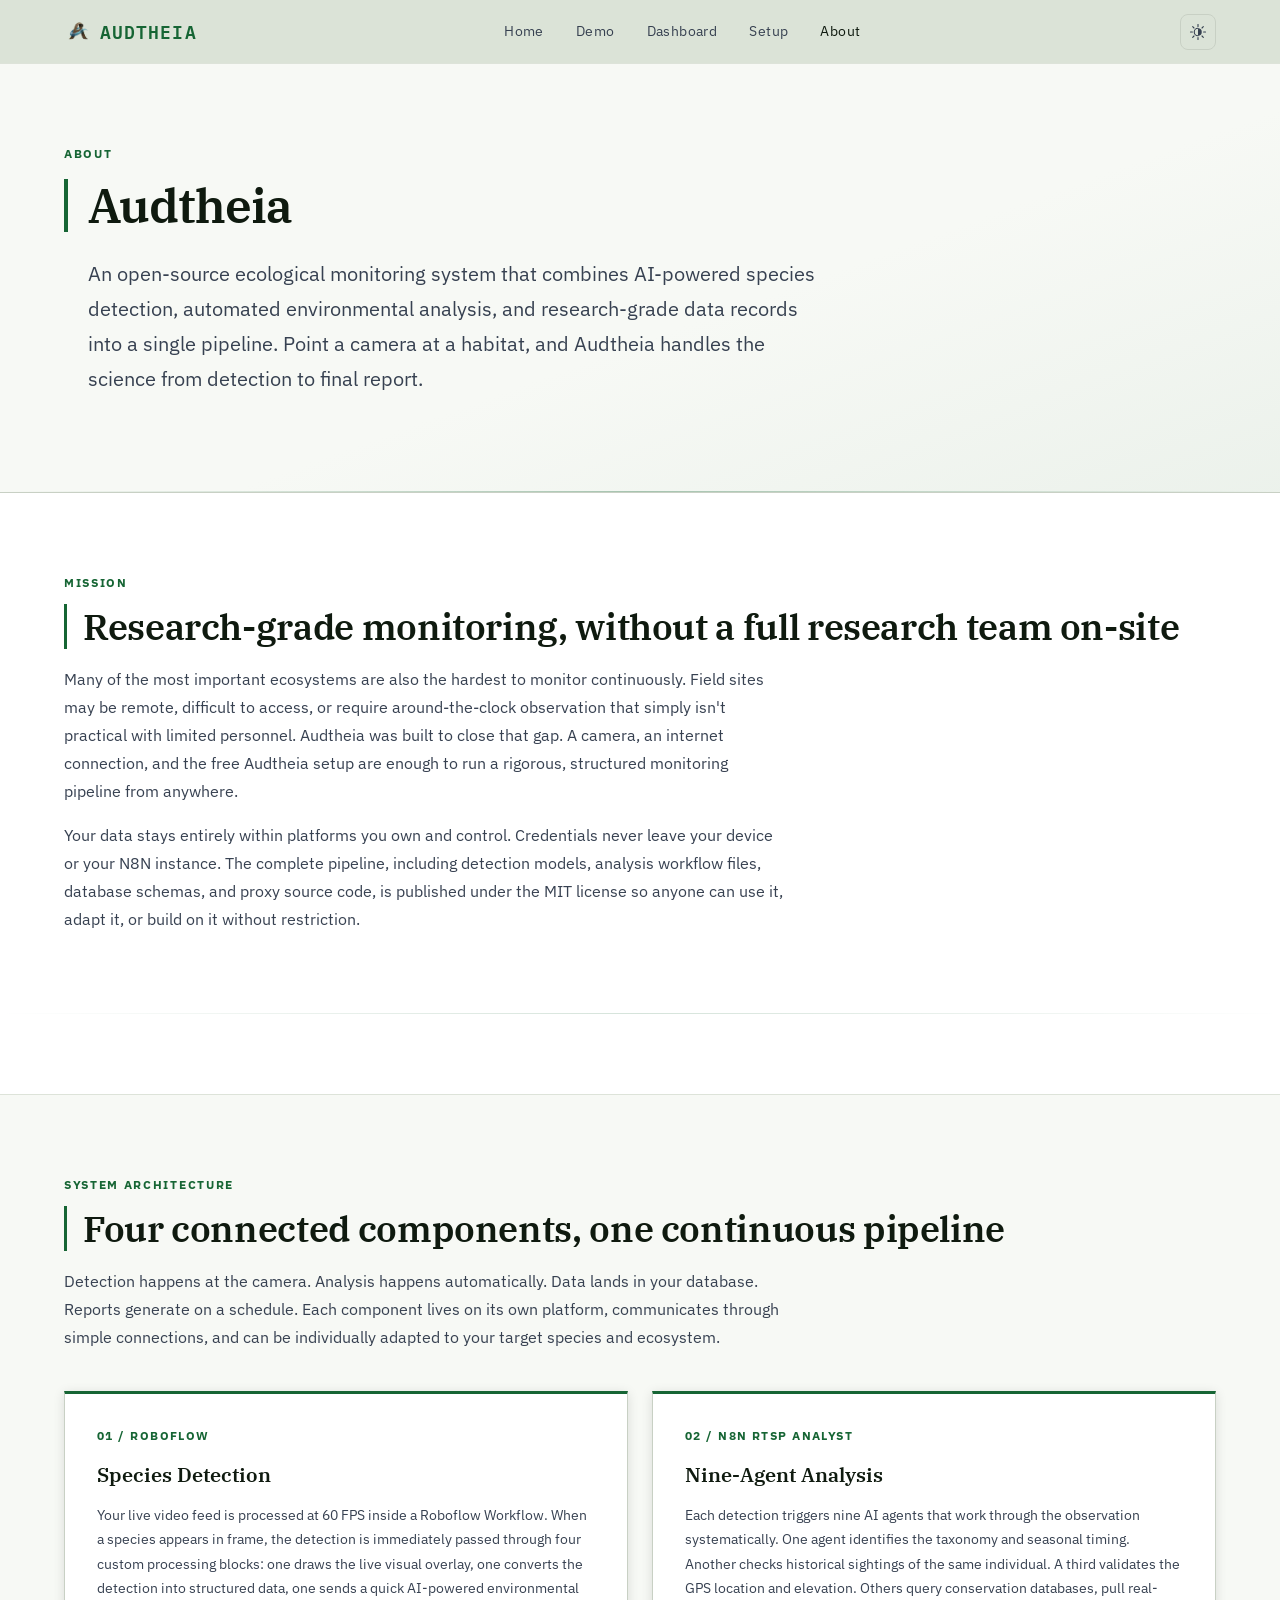
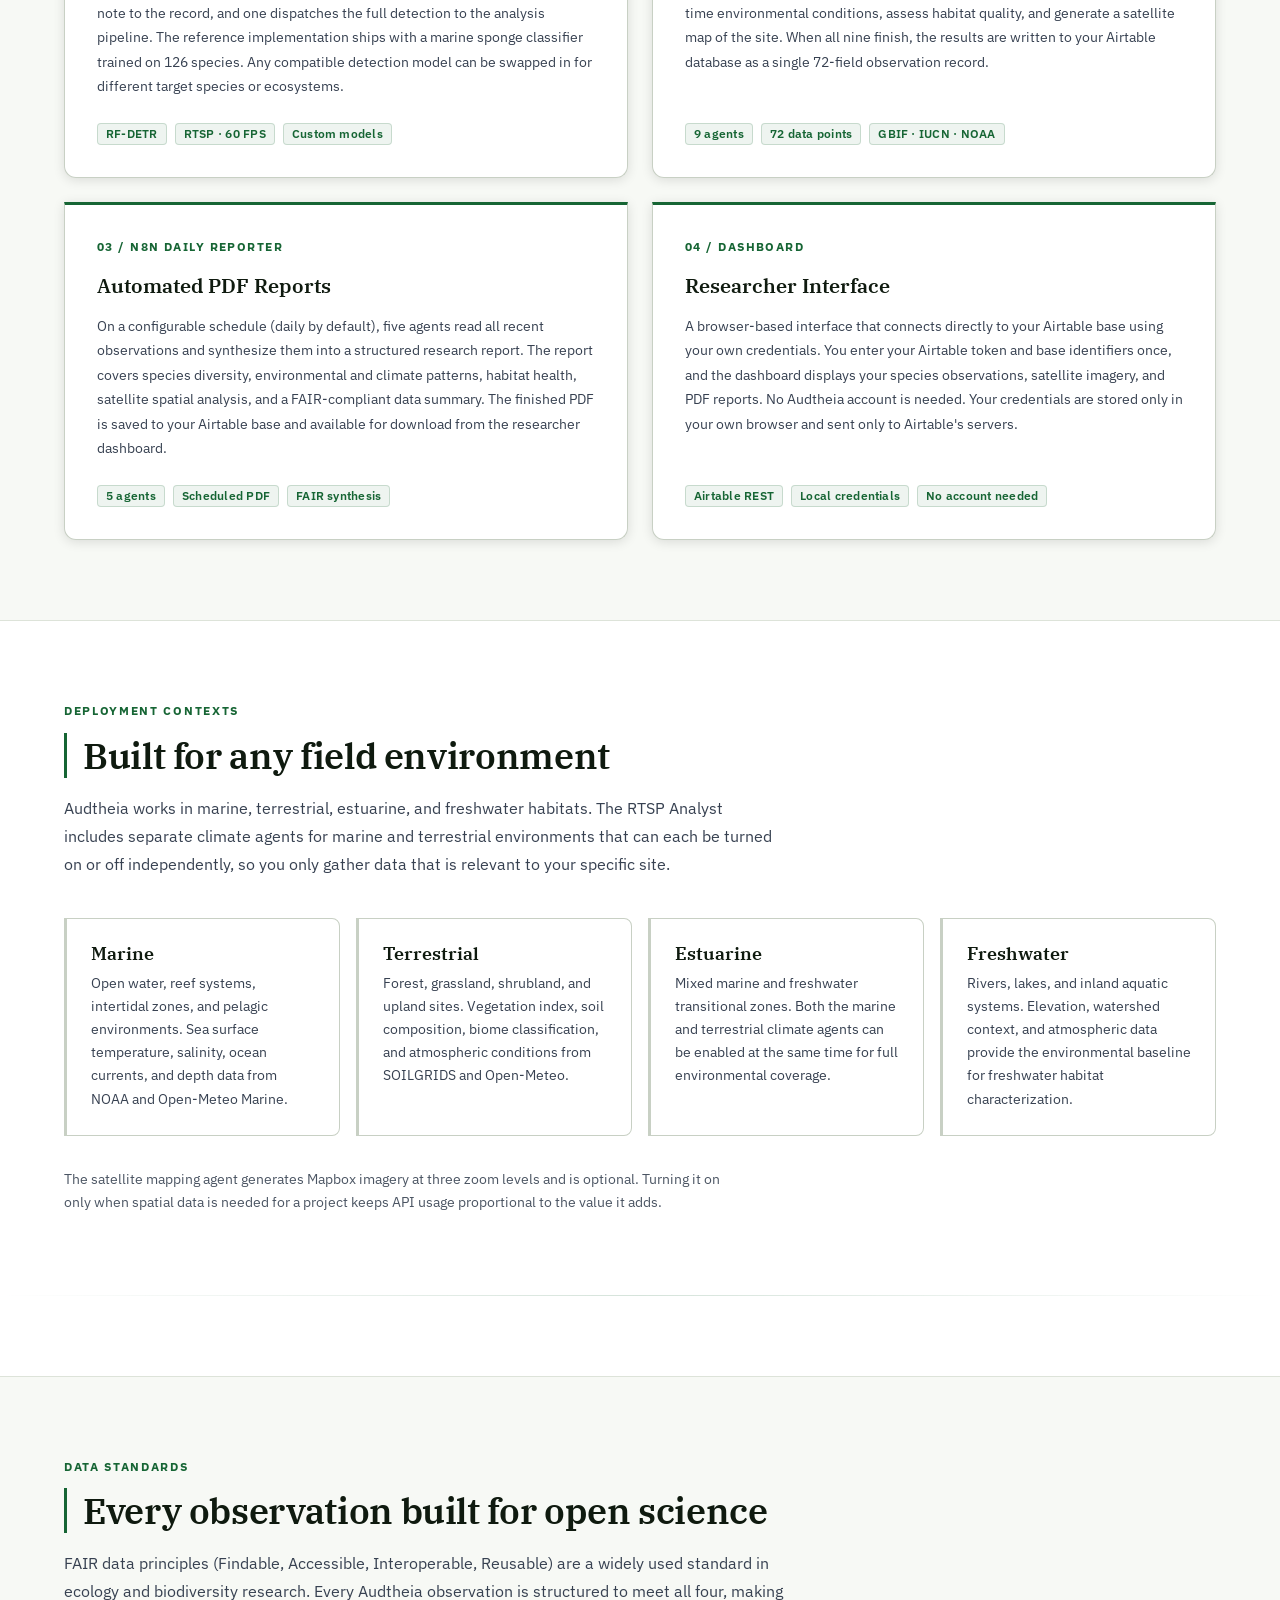
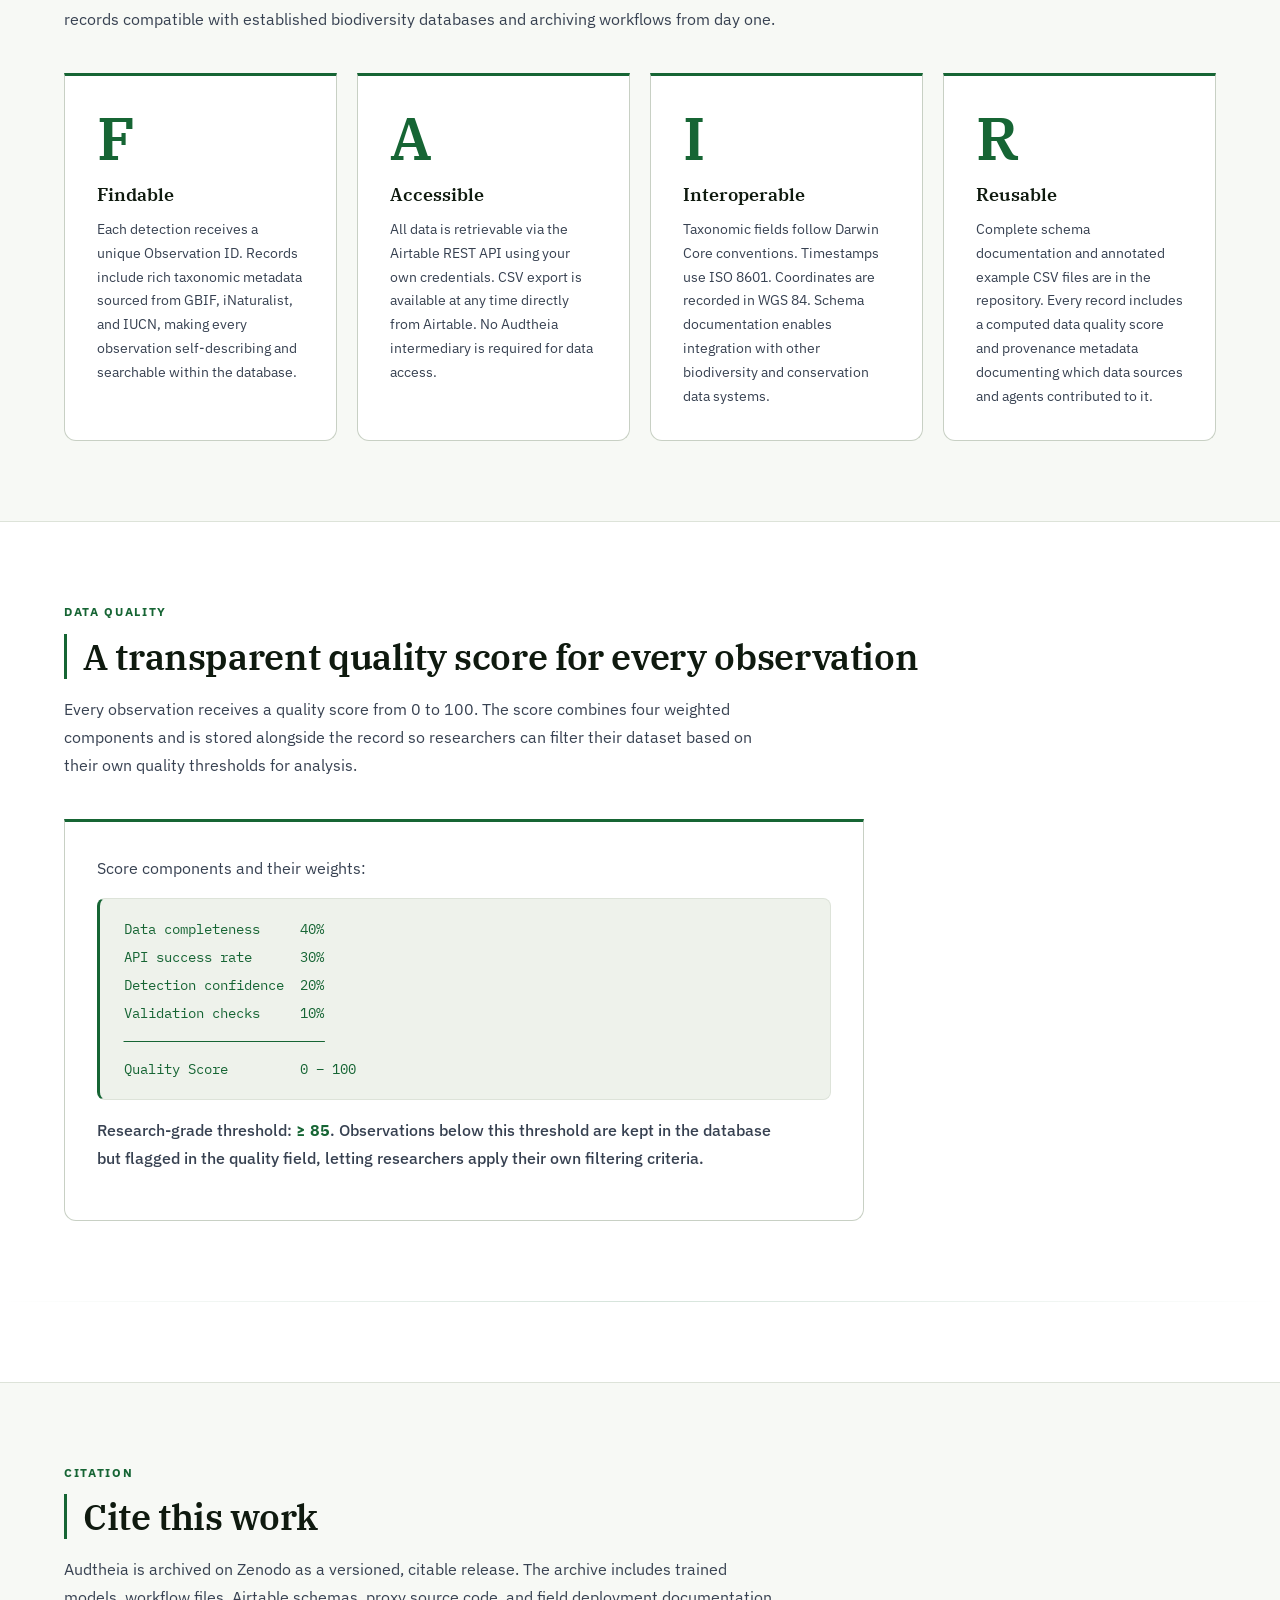
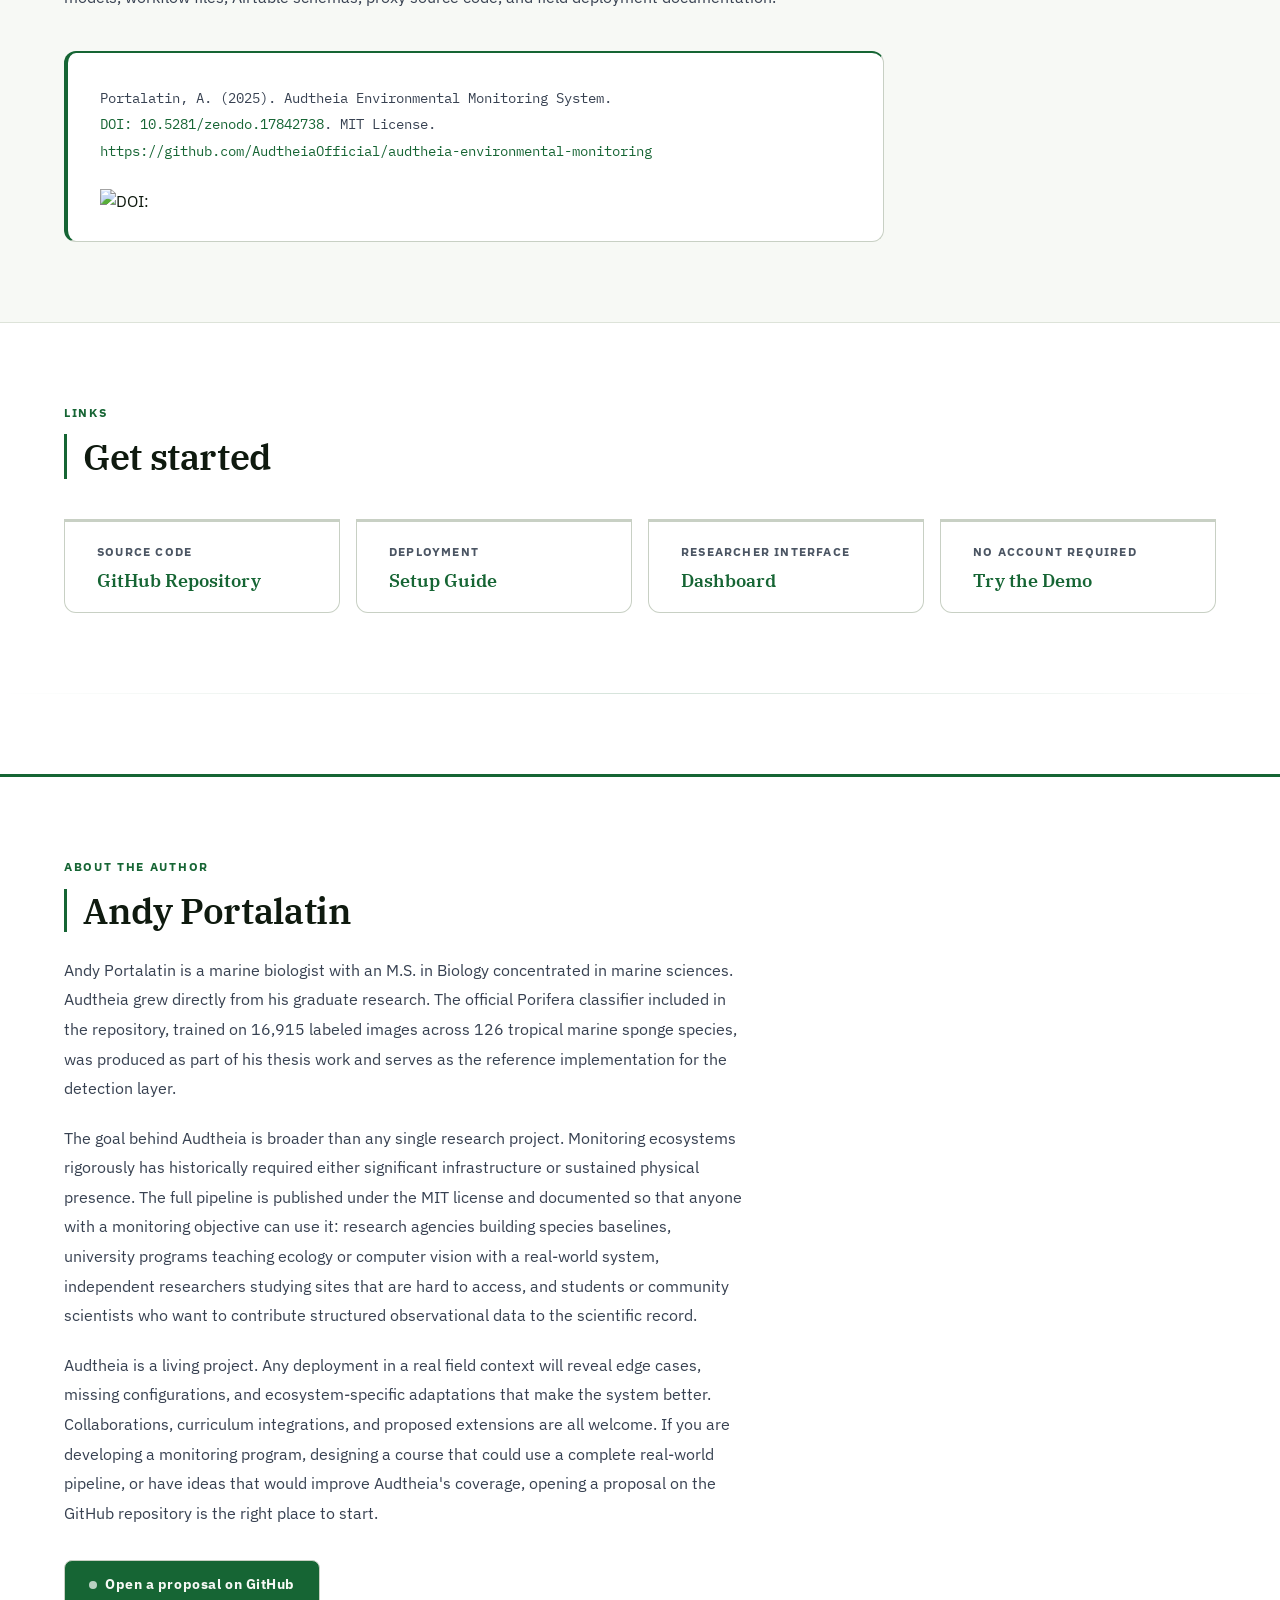
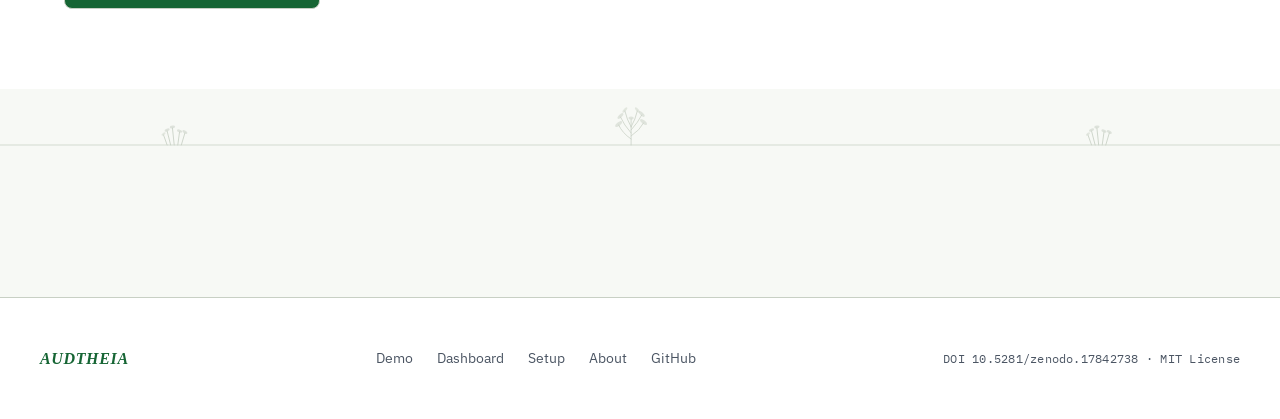
==== commit cb38463a: "Add favicon, nav logo, and light mode platform link color" ====
--- a/website/about.html
+++ b/website/about.html
@@ -2,6 +2,8 @@
 <html lang="en">
 <head>
   <meta charset="UTF-8">
+  <link rel="icon" type="image/png" href="assets/favicon.png">
+  <link rel="apple-touch-icon" href="assets/favicon.png">
   <meta name="viewport" content="width=device-width, initial-scale=1.0">
   <title>About &mdash; Audtheia Environmental Monitoring</title>
   <meta name="description" content="About Audtheia: an open-source real-time ecological monitoring system combining AI-powered species detection, environmental data integration, and automated scientific reporting for researchers, students, and conservation communities worldwide.">
@@ -30,7 +32,10 @@
 
   <nav class="site-nav" id="site-nav">
     <div class="nav-inner">
-      <a href="index.html" class="nav-logo">AUDTHEIA</a>
+      <a href="index.html" class="nav-logo">
+        <img src="assets/logo.png" alt="Audtheia logo" class="nav-logo-img">
+        AUDTHEIA
+      </a>
       <button class="nav-toggle" id="nav-toggle" aria-label="Toggle navigation" aria-expanded="false">
         <span></span><span></span><span></span>
       </button>
--- a/website/assets/style.css
+++ b/website/assets/style.css
@@ -6466,3 +6466,1476 @@
   border-left:   2px solid var(--color-teal);
   margin-bottom: var(--space-3);
 }
+/* =============================================================
+   STYLE.CSS — SESSION 9 CORRECTION PATCH
+   Append after Session 9 Patch.
+   Fixes: section-label weight/contrast, hero-text background
+   strength, pipeline node consistency, table header design,
+   schema table header design — both dark (ocean) and light
+   (forest) themes.
+   ============================================================= */
+
+
+/* ----------------------------------------------------------
+   C1.  Section labels — IBM Plex Sans Bold, clearly visible
+   All `.section-label` spans ("HOW IT WORKS", "SETUP GUIDE",
+   "IN THIS GUIDE", "OPEN-SOURCE · FAIR DATA …", etc.) were
+   rendered at text-xs mono with low opacity. Now rendered in
+   IBM Plex Sans Bold at text-xs so they read as strong
+   navigational anchors in both themes.
+   ---------------------------------------------------------- */
+
+.section-label {
+  font-family:    var(--font-sans);
+  font-size:      var(--text-xs);
+  font-weight:    700;
+  color:          var(--color-teal);
+  letter-spacing: 0.12em;
+  text-transform: uppercase;
+}
+
+/* Hero eyebrow ("OPEN-SOURCE · FAIR DATA · MARINE + TERRESTRIAL")
+   same treatment as section-label */
+.hero-eyebrow {
+  font-family:    var(--font-sans);
+  font-size:      var(--text-xs);
+  font-weight:    700;
+  color:          var(--color-teal);
+  letter-spacing: 0.12em;
+}
+
+/* Setup sidebar "IN THIS GUIDE" label */
+.setup-sidebar-label {
+  font-family:    var(--font-sans);
+  font-size:      var(--text-xs);
+  font-weight:    700;
+  color:          var(--color-teal);
+  letter-spacing: 0.12em;
+}
+
+
+/* ----------------------------------------------------------
+   C2.  Stat labels — heavier weight, clearly readable
+   Already bumped to text-sm in S9 patch; adding font-weight
+   600 so they read alongside the bold stat values.
+   ---------------------------------------------------------- */
+
+.stat-label {
+  font-weight: 600;
+  color:       var(--color-text);
+}
+
+html.theme-light .stat-label {
+  color: var(--color-text);
+}
+
+
+/* ----------------------------------------------------------
+   C3.  Hero text background — more visible frosted panel
+   The S9 patch used rgba(7,9,15,0.28) which was imperceptible.
+   Increased to a clear semi-transparent surface so the text
+   column lifts off the dot grid. Rounded corners, no hard edge.
+   Dark mode: deep navy panel, ocean-appropriate.
+   Light mode: near-white with forest-green tint.
+   ---------------------------------------------------------- */
+
+.hero-text {
+  background:              rgba(7, 9, 15, 0.62);
+  backdrop-filter:         blur(8px);
+  -webkit-backdrop-filter: blur(8px);
+  border:                  1px solid rgba(255, 255, 255, 0.04);
+}
+
+html.theme-light .hero-text {
+  background:              rgba(247, 249, 245, 0.82);
+  backdrop-filter:         blur(8px);
+  -webkit-backdrop-filter: blur(8px);
+  border:                  1px solid rgba(22, 101, 52, 0.10);
+}
+
+
+/* ----------------------------------------------------------
+   C4.  Pipeline nodes — consistent colour, readable labels
+   The home-page pipeline (INPUT → Roboflow → … → OUTPUT)
+   nodes all get the same dark header stripe treatment so
+   they form one visual unit. Platform nodes get a teal top
+   stripe; IO nodes (INPUT/OUTPUT) get a muted border stripe.
+   Pipeline sub-labels lifted from color-text-muted to
+   color-text-2 so "RF-DETR · custom classifier" is legible.
+   ---------------------------------------------------------- */
+
+/* All nodes — shared base: add visible top border accent */
+.pipeline-node {
+  border-top: 3px solid var(--color-teal);
+  background: var(--color-surface);
+}
+
+.pipeline-node--io {
+  border-top:   3px solid var(--color-border);
+  border-style: solid !important; /* override dashed base */
+  background:   transparent;
+}
+
+.pipeline-node-label {
+  font-family:    var(--font-sans);
+  font-size:      var(--text-xs);
+  font-weight:    700;
+  color:          var(--color-teal);
+  letter-spacing: 0.10em;
+}
+
+.pipeline-node-name {
+  font-weight: 700;
+  font-size:   var(--text-base);
+  color:       var(--color-text);
+}
+
+.pipeline-node-sub {
+  font-family:    var(--font-sans);
+  font-size:      var(--text-xs);
+  font-weight:    500;
+  color:          var(--color-text-2);
+  letter-spacing: 0;
+}
+
+/* Connector arrows — more visible */
+.pipeline-connector {
+  opacity: 0.7;
+  color:   var(--color-teal);
+}
+
+/* Light-mode pipeline nodes */
+html.theme-light .pipeline-node {
+  background:  var(--color-surface);
+  border-top:  3px solid var(--color-teal);
+  box-shadow:  0 1px 4px rgba(22, 101, 52, 0.08);
+}
+
+html.theme-light .pipeline-node--io {
+  background:  var(--color-surface-2);
+  border-top:  3px solid var(--color-border);
+}
+
+
+/* ----------------------------------------------------------
+   C5.  Setup-page pipeline nodes — same consistent treatment
+   The setup page has its own .setup-pipeline-* classes.
+   Apply the same bold-header card style.
+   ---------------------------------------------------------- */
+
+.setup-pipeline-node {
+  border-top:  3px solid var(--color-teal);
+  background:  var(--color-surface);
+  box-shadow:  0 2px 8px rgba(0, 0, 0, 0.15);
+}
+
+.setup-pipeline-node::before {
+  display: none; /* remove the old half-opacity pseudo stripe */
+}
+
+.setup-pipeline-num {
+  font-family:    var(--font-sans);
+  font-size:      var(--text-xs);
+  font-weight:    700;
+  color:          var(--color-teal);
+  letter-spacing: 0.10em;
+}
+
+.setup-pipeline-name {
+  font-weight: 700;
+  font-size:   var(--text-sm);
+  color:       var(--color-text);
+}
+
+.setup-pipeline-desc {
+  font-family: var(--font-sans);
+  font-size:   var(--text-xs);
+  font-weight: 500;
+  color:       var(--color-text-2);
+}
+
+html.theme-light .setup-pipeline-node {
+  background:  var(--color-surface);
+  border-top:  3px solid var(--color-teal);
+  box-shadow:  0 2px 8px rgba(22, 101, 52, 0.10);
+}
+
+
+/* ----------------------------------------------------------
+   C6.  Credential tables — bold coloured header row
+   Tables previously had a barely-visible mono header in
+   color-text-muted. Now headers have a solid teal/forest
+   background (dark mode) or solid forest-green (light mode),
+   white text, full weight — like the example reference tables.
+   Rows alternate subtle backgrounds for scanability.
+   ---------------------------------------------------------- */
+
+/* Wrapper: add border and radius so table looks card-like */
+.cred-table-wrap {
+  border:        1px solid var(--color-border);
+  border-radius: var(--radius-md);
+  overflow:      hidden; /* clips the th background to rounded corners */
+}
+
+.cred-table {
+  border-collapse: collapse;
+  border-radius:   var(--radius-md);
+}
+
+/* Header row: dark teal background, white bold text */
+.cred-table thead {
+  background: var(--color-teal);
+}
+
+.cred-table th {
+  font-family:    var(--font-sans);
+  font-size:      var(--text-xs);
+  font-weight:    700;
+  color:          #ffffff;
+  letter-spacing: 0.06em;
+  text-transform: uppercase;
+  padding:        var(--space-3) var(--space-4);
+  border-bottom:  none;
+  white-space:    nowrap;
+}
+
+/* Body rows: alternating subtle tint */
+.cred-table tbody tr:nth-child(even) {
+  background: var(--color-surface-2);
+}
+
+.cred-table tbody tr:nth-child(odd) {
+  background: var(--color-surface);
+}
+
+.cred-table td {
+  padding:       var(--space-3) var(--space-4);
+  border-bottom: 1px solid var(--color-border-subtle);
+  color:         var(--color-text-2);
+  font-size:     var(--text-sm);
+}
+
+.cred-table td:first-child {
+  font-weight: 600;
+  color:       var(--color-text);
+}
+
+.cred-table tr:last-child td {
+  border-bottom: none;
+}
+
+/* Light mode: forest green header */
+html.theme-light .cred-table thead {
+  background: var(--color-teal);
+}
+
+html.theme-light .cred-table th {
+  color: #ffffff;
+}
+
+html.theme-light .cred-table tbody tr:nth-child(even) {
+  background: var(--color-surface-2);
+}
+
+html.theme-light .cred-table tbody tr:nth-child(odd) {
+  background: var(--color-surface);
+}
+
+html.theme-light .cred-table td {
+  color:         var(--color-text-2);
+  border-bottom-color: var(--color-border);
+}
+
+html.theme-light .cred-table td:first-child {
+  color: var(--color-text);
+}
+
+
+/* ----------------------------------------------------------
+   C7.  Schema tables — same bold-header treatment
+   The 62-column Airtable schema tables get identical
+   header styling to the credential tables for visual
+   consistency throughout the Setup page.
+   ---------------------------------------------------------- */
+
+.schema-table-wrap,
+.schema-wrap .cred-table-wrap {
+  border:        1px solid var(--color-border);
+  border-radius: var(--radius-md);
+  overflow:      hidden;
+  margin-bottom: var(--space-1);
+}
+
+.schema-table {
+  border-collapse: collapse;
+}
+
+.schema-table thead {
+  background: var(--color-teal);
+}
+
+.schema-table th {
+  font-family:    var(--font-sans);
+  font-size:      var(--text-xs);
+  font-weight:    700;
+  color:          #ffffff;
+  letter-spacing: 0.06em;
+  text-transform: uppercase;
+  padding:        var(--space-3) var(--space-4);
+  border-bottom:  none;
+  white-space:    nowrap;
+}
+
+.schema-table tbody tr:nth-child(even) {
+  background: var(--color-surface-2);
+}
+
+.schema-table tbody tr:nth-child(odd) {
+  background: var(--color-surface);
+}
+
+.schema-table td {
+  padding:       var(--space-3) var(--space-4);
+  border-bottom: 1px solid var(--color-border-subtle);
+  color:         var(--color-text-2);
+  font-size:     var(--text-sm);
+}
+
+.schema-table td:first-child {
+  font-family: var(--font-mono);
+  font-size:   var(--text-xs);
+  font-weight: 600;
+  color:       var(--color-text);
+  white-space: nowrap;
+}
+
+.schema-table td:nth-child(2) {
+  font-family: var(--font-mono);
+  font-size:   var(--text-xs);
+  font-weight: 500;
+  color:       var(--color-teal);
+  white-space: nowrap;
+}
+
+.schema-table tr:last-child td {
+  border-bottom: none;
+}
+
+/* Light mode schema tables */
+html.theme-light .schema-table thead {
+  background: var(--color-teal);
+}
+
+html.theme-light .schema-table th {
+  color: #ffffff;
+}
+
+html.theme-light .schema-table tbody tr:nth-child(even) {
+  background: var(--color-surface-2);
+}
+
+html.theme-light .schema-table tbody tr:nth-child(odd) {
+  background: var(--color-surface);
+}
+
+html.theme-light .schema-table td {
+  color:              var(--color-text-2);
+  border-bottom-color: var(--color-border);
+}
+
+html.theme-light .schema-table td:first-child {
+  color: var(--color-text);
+}
+
+html.theme-light .schema-table td:nth-child(2) {
+  color: var(--color-teal);
+}
+
+
+/* ----------------------------------------------------------
+   C8.  Schema category headers — bolder, teal-accented
+   Each category title above a schema group (e.g. "Taxonomic
+   and Identification") gets full bold weight and stronger
+   left accent so it clearly separates groups.
+   ---------------------------------------------------------- */
+
+.schema-category {
+  margin-bottom: var(--space-6);
+}
+
+.schema-category h4 {
+  font-family:    var(--font-sans);
+  font-size:      var(--text-sm);
+  font-weight:    700;
+  color:          var(--color-text);
+  letter-spacing: 0.04em;
+  text-transform: uppercase;
+  padding-left:   var(--space-3);
+  border-left:    3px solid var(--color-teal);
+  margin-bottom:  var(--space-3);
+  line-height:    1.4;
+}
+
+html.theme-light .schema-category h4 {
+  color:       var(--color-text);
+  border-left-color: var(--color-teal);
+}
+
+
+/* ----------------------------------------------------------
+   C9.  Platform-tag chips — add a light background surface
+   Tags like "RF-DETR", "Multi-agent", "REST" get a subtle
+   pill background so they register as badges, not just
+   coloured text floating at the bottom of cards.
+   ---------------------------------------------------------- */
+
+.platform-tag {
+  font-family:      var(--font-sans);
+  font-size:        var(--text-xs);
+  font-weight:      600;
+  color:            var(--color-teal);
+  letter-spacing:   0.03em;
+  background:       rgba(0, 201, 167, 0.10);
+  border:           1px solid rgba(0, 201, 167, 0.20);
+  border-radius:    var(--radius-sm);
+  padding:          2px var(--space-2);
+  opacity:          1;
+}
+
+html.theme-light .platform-tag {
+  background: rgba(22, 101, 52, 0.08);
+  border:     1px solid rgba(22, 101, 52, 0.18);
+  color:      var(--color-teal);
+}
+
+
+/* ----------------------------------------------------------
+   C10.  Gif-caption and platform-id — bold, readable
+   The classifier ID and caption sub-line get Sans Bold
+   so they stand out as data labels rather than fine print.
+   ---------------------------------------------------------- */
+
+.gif-caption .mono {
+  font-family: var(--font-mono);
+  font-size:   var(--text-sm);
+  font-weight: 500;
+  color:       var(--color-text);
+}
+
+.gif-caption-sub {
+  font-family: var(--font-sans);
+  font-size:   var(--text-xs);
+  font-weight: 600;
+  color:       var(--color-text-2);
+  letter-spacing: 0.03em;
+}
+
+.platform-id code {
+  font-weight: 500;
+  color:       var(--color-text);
+}
+
+.platform-id-inner code {
+  font-weight: 500;
+  color:       var(--color-text);
+}
+/* =============================================================
+   STYLE.CSS — SESSION 9 FINAL POLISH PATCH
+   Append after Session 9 Correction Patch.
+   Covers: schema collapsible headers + animation, code-block-
+   label bold, hero-text min-width, gif-wrap shadow, pub-eyebrow
+   weight, footer-brand style, about-page full visual overhaul.
+   ============================================================= */
+
+
+/* ============================================================
+   P1.  Schema category — collapsible header + table animation
+   JS adds .schema-collapsible and .schema-open classes.
+   The h4 becomes a clickable toggle row with a darker surface
+   and a chevron indicator. The .cred-table-wrap animates
+   open/closed via max-height transition.
+   ============================================================ */
+
+/* Collapsible h4 header row */
+.schema-collapsible h4 {
+  display:         flex;
+  align-items:     center;
+  justify-content: space-between;
+  padding:         var(--space-3) var(--space-4);
+  margin:          0;
+  background:      var(--color-surface-2);
+  border:          1px solid var(--color-border);
+  border-radius:   var(--radius-md) var(--radius-md) 0 0;
+  cursor:          pointer;
+  user-select:     none;
+  font-family:     var(--font-sans);
+  font-size:       var(--text-xs);
+  font-weight:     700;
+  color:           var(--color-text);
+  letter-spacing:  0.05em;
+  text-transform:  uppercase;
+  transition:      background var(--transition-fast),
+                   border-color var(--transition-fast);
+}
+
+.schema-collapsible h4:hover {
+  background:   var(--color-surface);
+  border-color: var(--color-teal);
+  color:        var(--color-teal);
+}
+
+/* When closed, round all corners */
+.schema-collapsible:not(.schema-open) h4 {
+  border-radius: var(--radius-md);
+}
+
+/* Chevron indicator */
+.schema-chevron {
+  display:        inline-block;
+  width:          16px;
+  height:         16px;
+  flex-shrink:    0;
+  margin-left:    var(--space-3);
+  position:       relative;
+  transition:     transform var(--transition-base);
+}
+
+.schema-chevron::before,
+.schema-chevron::after {
+  content:    '';
+  position:   absolute;
+  top:        50%;
+  width:      7px;
+  height:     1.5px;
+  background: currentColor;
+  border-radius: 1px;
+  transition: transform var(--transition-base);
+}
+
+.schema-chevron::before {
+  left:      2px;
+  transform: translateY(-50%) rotate(-45deg);
+}
+
+.schema-chevron::after {
+  right:     2px;
+  transform: translateY(-50%) rotate(45deg);
+}
+
+/* Open state — chevron points up */
+.schema-open .schema-chevron::before {
+  transform: translateY(-50%) rotate(45deg);
+}
+
+.schema-open .schema-chevron::after {
+  transform: translateY(-50%) rotate(-45deg);
+}
+
+/* Table wrapper — animated height */
+.schema-collapsible .cred-table-wrap {
+  max-height:     1200px;
+  overflow:       hidden;
+  transition:     max-height var(--transition-slow) ease,
+                  opacity    var(--transition-base) ease;
+  opacity:        1;
+  border-top:     none;
+  border-radius:  0 0 var(--radius-md) var(--radius-md);
+}
+
+/* Closed state */
+.schema-collapsible:not(.schema-open) .cred-table-wrap {
+  max-height: 0;
+  opacity:    0;
+}
+
+/* Remove double-border between header and table */
+.schema-collapsible .schema-table {
+  border-radius: 0;
+}
+
+/* Light mode header surface */
+html.theme-light .schema-collapsible h4 {
+  background: #DDE8D8;
+  border-color: var(--color-border);
+  color: var(--color-text);
+}
+
+html.theme-light .schema-collapsible h4:hover {
+  background:   #C8D8C0;
+  border-color: var(--color-teal);
+  color:        var(--color-teal);
+}
+
+
+/* ============================================================
+   P2.  Code-block label — bold, visible title
+   "URL FORMAT", "BASH", "CURL" etc. get Sans Bold weight
+   so they read as section labels, not fine-print annotations.
+   The caret symbols (^) in code are replaced by the new
+   setup.html; this just ensures the label is styled correctly.
+   ============================================================ */
+
+.code-block-label {
+  font-family:    var(--font-sans);
+  font-size:      var(--text-xs);
+  font-weight:    700;
+  color:          var(--color-text-2);
+  letter-spacing: 0.08em;
+  text-transform: uppercase;
+}
+
+/* Remove any text-shadow that may cause blurry bold text */
+.cred-table td,
+.cred-table th,
+.schema-table td,
+.schema-table th,
+.setup-step-content h4,
+.setup-step-content strong,
+code {
+  text-shadow: none !important;
+}
+
+
+/* ============================================================
+   P3.  Hero text column — wider, less narrow
+   Current padding + backdrop creates a narrow white block.
+   Reducing horizontal padding and increasing the column's
+   natural width by removing the max-width cap allows the
+   headline to break more naturally.
+   ============================================================ */
+
+.hero-text {
+  padding:   var(--space-8) var(--space-8);
+  min-width: 0;
+}
+
+/* Headline — force natural line breaks at semantic points */
+.hero-headline {
+  word-spacing:   0.04em;
+  letter-spacing: -0.01em;
+}
+
+@media (max-width: 768px) {
+  .hero-text {
+    padding: var(--space-5) var(--space-5);
+  }
+}
+
+
+/* ============================================================
+   P4.  Hero video / gif-wrap — southeast drop shadow
+   Adds a soft shadow offset toward bottom-right that gives
+   the video frame a sense of depth and removes the blue tint
+   by neutralising the glow-blue in light mode.
+   ============================================================ */
+
+.gif-wrap {
+  box-shadow:
+    0 0 0 1px var(--color-border-subtle),
+    8px 12px 40px rgba(0, 0, 0, 0.45),
+    16px 24px 60px rgba(0, 0, 0, 0.25);
+}
+
+html.theme-light .gif-wrap {
+  box-shadow:
+    0 0 0 1px var(--color-border),
+    8px 12px 40px rgba(15, 26, 15, 0.22),
+    16px 24px 60px rgba(15, 26, 15, 0.12);
+}
+
+
+/* ============================================================
+   P5.  Publication cards — pub-eyebrow bold, pub-doi-string
+   "ZENODO ARCHIVE", "SOURCE CODE", "ROBOFLOW UNIVERSE" labels
+   get Sans Bold. The DOI string at card bottom gets lifted
+   from muted to text-2.
+   ============================================================ */
+
+.pub-eyebrow {
+  font-family:    var(--font-sans);
+  font-size:      var(--text-xs);
+  font-weight:    700;
+  letter-spacing: 0.10em;
+  color:          var(--color-teal);
+}
+
+.pub-doi-string {
+  color:       var(--color-text-2);
+  font-weight: 500;
+}
+
+
+/* ============================================================
+   P6.  Footer brand — more distinctive than nav logo
+   The nav logo uses .nav-logo (mono, 600 weight).
+   The footer brand gets Serif italic for contrast and
+   personality — same teal, slightly larger, italic weight.
+   ============================================================ */
+
+.footer-brand {
+  font-family:    var(--font-serif);
+  font-size:      var(--text-base);
+  font-weight:    600;
+  font-style:     italic;
+  color:          var(--color-teal);
+  letter-spacing: 0.04em;
+}
+
+
+/* ============================================================
+   P7.  About page — full visual overhaul
+   Every section gets richer treatment: gradient hero, teal
+   accent lines on cards, bolder section labels, distinct
+   component-num style, ecosystem cards with left border
+   accents, FAIR cards with large letter backdrop, quality
+   block refinement, link cards with hover fill, author
+   section with stronger contrast.
+   ============================================================ */
+
+/* -- About hero — gradient accent background */
+.about-hero {
+  background:     linear-gradient(
+                    160deg,
+                    var(--color-bg) 60%,
+                    rgba(0, 201, 167, 0.05) 100%
+                  );
+  padding-bottom: var(--space-24);
+  position:       relative;
+}
+
+.about-hero::after {
+  content:    '';
+  position:   absolute;
+  bottom:     0;
+  left:       0;
+  right:      0;
+  height:     1px;
+  background: linear-gradient(
+    90deg,
+    transparent,
+    var(--color-teal),
+    transparent
+  );
+  opacity: 0.35;
+}
+
+html.theme-light .about-hero {
+  background: linear-gradient(
+    160deg,
+    var(--color-bg) 60%,
+    rgba(22, 101, 52, 0.05) 100%
+  );
+}
+
+/* Teal accent left-border on h1 */
+.about-hero h1 {
+  padding-left:  var(--space-5);
+  border-left:   4px solid var(--color-teal);
+  margin-left:   0;
+}
+
+.about-hero-lead {
+  font-size:    var(--text-xl);
+  font-weight:  400;
+  color:        var(--color-text-2);
+  padding-left: var(--space-5);
+  border-left:  4px solid transparent; /* keeps alignment with h1 */
+}
+
+
+/* -- Section label on about page — stronger */
+.about-section .section-label,
+.about-hero .section-label,
+.about-author-section .section-label {
+  font-family:    var(--font-sans);
+  font-size:      var(--text-xs);
+  font-weight:    700;
+  color:          var(--color-teal);
+  letter-spacing: 0.14em;
+  margin-bottom:  var(--space-3);
+}
+
+
+/* -- Component cards — richer, with teal top stripe */
+.about-component-card {
+  border-top:     3px solid var(--color-teal);
+  border-radius:  0 0 var(--radius-lg) var(--radius-lg);
+  background:     var(--color-surface);
+  box-shadow:     0 2px 12px rgba(0, 0, 0, 0.12);
+  transition:     transform       var(--transition-base),
+                  box-shadow      var(--transition-base),
+                  border-color    var(--transition-base);
+}
+
+.about-component-card:hover {
+  border-top-color: var(--color-blue);
+  transform:        translateY(-3px);
+  box-shadow:       0 8px 28px rgba(0, 201, 167, 0.15);
+}
+
+html.theme-light .about-component-card:hover {
+  box-shadow: 0 8px 28px rgba(22, 101, 52, 0.14);
+}
+
+/* Component number badge */
+.about-component-num {
+  font-family:    var(--font-sans);
+  font-size:      var(--text-xs);
+  font-weight:    700;
+  color:          var(--color-teal);
+  letter-spacing: 0.12em;
+  text-transform: uppercase;
+}
+
+/* Component tags — match platform-tag pill style */
+.about-tag {
+  font-family:   var(--font-sans);
+  font-size:     var(--text-xs);
+  font-weight:   600;
+  color:         var(--color-teal);
+  background:    rgba(0, 201, 167, 0.08);
+  border:        1px solid rgba(0, 201, 167, 0.20);
+  border-radius: var(--radius-sm);
+  padding:       2px var(--space-2);
+  letter-spacing: 0.02em;
+}
+
+html.theme-light .about-tag {
+  background: rgba(22, 101, 52, 0.07);
+  border:     1px solid rgba(22, 101, 52, 0.18);
+  color:      var(--color-teal);
+}
+
+
+/* -- Ecosystem cards — left accent border, hover lift */
+.about-ecosystem-card {
+  border-left:  3px solid var(--color-border);
+  border-radius: 0 var(--radius-md) var(--radius-md) 0;
+  transition:   border-color  var(--transition-fast),
+                box-shadow    var(--transition-fast),
+                transform     var(--transition-fast);
+}
+
+.about-ecosystem-card:hover {
+  border-left-color: var(--color-teal);
+  transform:         translateY(-2px);
+  box-shadow:        0 4px 16px rgba(0, 201, 167, 0.10);
+}
+
+html.theme-light .about-ecosystem-card:hover {
+  box-shadow: 0 4px 16px rgba(22, 101, 52, 0.10);
+}
+
+.about-ecosystem-card h3 {
+  font-family: var(--font-serif);
+  font-size:   var(--text-lg);
+  font-weight: 600;
+  color:       var(--color-text);
+  margin:      0 0 var(--space-2);
+}
+
+.about-ecosystem-card p {
+  color: var(--color-text-2);
+}
+
+
+/* -- FAIR cards — large letter as visual backdrop + hover lift */
+.about-fair-grid {
+  gap: var(--space-5);
+}
+
+.about-fair-card {
+  position:      relative;
+  overflow:      hidden;
+  border-top:    3px solid var(--color-teal);
+  border-radius: 0 0 var(--radius-lg) var(--radius-lg);
+  padding:       var(--space-8);
+  transition:    transform   var(--transition-base),
+                 box-shadow  var(--transition-base);
+}
+
+.about-fair-card:hover {
+  transform:  translateY(-3px);
+  box-shadow: 0 8px 28px rgba(0, 201, 167, 0.12);
+}
+
+html.theme-light .about-fair-card:hover {
+  box-shadow: 0 8px 28px rgba(22, 101, 52, 0.12);
+}
+
+/* Large decorative letter behind card content */
+.about-fair-letter {
+  font-family:   var(--font-serif);
+  font-size:     var(--text-6xl);
+  font-weight:   600;
+  color:         var(--color-teal);
+  line-height:   1;
+  margin-bottom: var(--space-4);
+  opacity:       1;
+}
+
+.about-fair-card h3 {
+  font-family:  var(--font-serif);
+  font-size:    var(--text-lg);
+  font-weight:  600;
+  color:        var(--color-text);
+  margin:       0 0 var(--space-3);
+}
+
+
+/* -- Link cards ("Get started") — more defined, hover fill */
+.about-link-card {
+  border-top:     3px solid var(--color-border);
+  border-radius:  0 0 var(--radius-lg) var(--radius-lg);
+  min-width:      200px;
+  flex:           1;
+  transition:     border-top-color var(--transition-fast),
+                  transform        var(--transition-fast),
+                  box-shadow       var(--transition-fast),
+                  background-color var(--transition-fast);
+}
+
+.about-link-card:hover {
+  border-top-color: var(--color-teal);
+  background-color: var(--color-surface-2);
+  transform:        translateY(-3px);
+  box-shadow:       0 6px 20px rgba(0, 201, 167, 0.12);
+}
+
+html.theme-light .about-link-card:hover {
+  box-shadow: 0 6px 20px rgba(22, 101, 52, 0.12);
+}
+
+.about-link-card-label {
+  font-family:    var(--font-sans);
+  font-size:      var(--text-xs);
+  font-weight:    700;
+  color:          var(--color-text-muted);
+  text-transform: uppercase;
+  letter-spacing: 0.10em;
+}
+
+.about-link-card-title {
+  font-family:  var(--font-serif);
+  font-size:    var(--text-lg);
+  font-weight:  600;
+  color:        var(--color-teal);
+}
+
+
+/* -- About section headers — stronger visual hierarchy */
+.about-section-header h2 {
+  font-size:    var(--text-4xl);
+  padding-left: var(--space-4);
+  border-left:  3px solid var(--color-teal);
+}
+
+
+/* -- Quality block — richer */
+.about-quality-block {
+  border-top: 3px solid var(--color-teal);
+  border-radius: 0 0 var(--radius-lg) var(--radius-lg);
+}
+
+.about-quality-threshold {
+  font-family: var(--font-sans);
+  font-size:   var(--text-sm);
+  color:       var(--color-text-2);
+  font-weight: 500;
+}
+
+.about-quality-threshold strong {
+  font-size: var(--text-base);
+}
+
+
+/* -- Author section — stronger contrast */
+.about-author-section {
+  border-top: 3px solid var(--color-teal);
+}
+
+.about-author-content h2 {
+  font-size:    var(--text-4xl);
+  padding-left: var(--space-4);
+  border-left:  3px solid var(--color-teal);
+}
+
+.about-author-content p {
+  font-size:   var(--text-base);
+  color:       var(--color-text-2);
+  line-height: 1.85;
+}
+
+
+/* -- Citation block — stronger left accent */
+.about-citation-block {
+  border-left-width: 4px;
+  border-top:        2px solid var(--color-teal);
+}
+
+
+/* -- Collab CTA button on about author section */
+.about-collab-cta {
+  display:        inline-flex;
+  align-items:    center;
+  gap:            var(--space-2);
+  margin-top:     var(--space-8);
+  padding:        var(--space-3) var(--space-6);
+  background:     var(--color-teal);
+  color:          var(--color-bg) !important;
+  font-family:    var(--font-sans);
+  font-weight:    700;
+  font-size:      var(--text-sm);
+  letter-spacing: 0.04em;
+  border-radius:  var(--radius-md);
+  text-decoration:none;
+  transition:     opacity var(--transition-fast),
+                  transform var(--transition-fast);
+}
+
+.about-collab-cta:hover {
+  opacity:   0.88;
+  transform: translateY(-1px);
+}
+
+.about-collab-dot {
+  width:         8px;
+  height:        8px;
+  border-radius: 50%;
+  background:    rgba(255, 255, 255, 0.7);
+  animation:     audtheia-glowPulse 2.5s ease-in-out infinite;
+  flex-shrink:   0;
+}
+/* =============================================================
+   STYLE.CSS — SESSION 9 FINAL PATCH
+   Append after Session 9 Final Polish Patch.
+   Covers: table-th word-wrap, theme transition simultaneity,
+   hero panel + headline, full gif-frame shadow,
+   classifier ID color, INPUT/OUTPUT node distinction,
+   about-page alternating section backgrounds.
+   ============================================================= */
+
+
+/* ----------------------------------------------------------
+   F1.  Credential table headers — allow word wrapping
+   "CARTOGRAPHY MAPPER" was cut off because white-space: nowrap
+   was set in the base rule and our correction patch did not
+   override it. Allow wrapping with tighter padding.
+   ---------------------------------------------------------- */
+
+.cred-table th {
+  white-space: normal;
+  word-break:  break-word;
+  padding:     var(--space-2) var(--space-3);
+  line-height: 1.35;
+  vertical-align: bottom;
+}
+
+
+/* ----------------------------------------------------------
+   F2.  Theme transition — everything changes simultaneously
+   The backdrop-filter on .hero-text creates a GPU compositing
+   layer that repaints independently. Adding opacity to the
+   global theme-transitioning rule and fading .hero-text
+   slightly ensures the panel change is imperceptible.
+   box-shadow added so the video shadow transitions in sync.
+   ---------------------------------------------------------- */
+
+html.theme-transitioning *,
+html.theme-transitioning *::before,
+html.theme-transitioning *::after {
+  transition:
+    background-color 0.3s ease,
+    color            0.3s ease,
+    border-color     0.3s ease,
+    fill             0.3s ease,
+    stroke           0.3s ease,
+    opacity          0.3s ease,
+    box-shadow       0.3s ease !important;
+}
+
+html.theme-transitioning .hero-text {
+  opacity: 0.88;
+}
+
+
+/* ----------------------------------------------------------
+   F3.  Hero headline — encourage natural four-line breaks
+   Setting max-width to ~14ch on the headline element nudges
+   the browser to break after "monitoring", "intersection",
+   "vision", and "AI" without hardcoding <br> tags.
+   Works responsively: max-width removed on narrow screens.
+   The hero-text panel gets more horizontal padding so it
+   does not look like a narrow white column.
+   ---------------------------------------------------------- */
+
+.hero-text {
+  padding: var(--space-10) var(--space-10);
+}
+
+.hero-headline {
+  max-width:    13ch;
+  word-break:   normal;
+  overflow-wrap: normal;
+  line-height:   1.12;
+}
+
+@media (max-width: 960px) {
+  .hero-headline { max-width: none; }
+  .hero-text     { padding: var(--space-8) var(--space-8); }
+}
+
+@media (max-width: 768px) {
+  .hero-text { padding: var(--space-6) var(--space-5); }
+}
+
+
+/* ----------------------------------------------------------
+   F4.  Hero media — drop shadow on the entire gif-frame
+   Previously shadow was on .gif-wrap (video only).
+   CSS filter: drop-shadow() respects the composite shape
+   of the entire .gif-frame (video + caption card together),
+   so the shadow wraps the whole unit pointing southeast.
+   .gif-wrap reverts to its original glow-only shadow.
+   ---------------------------------------------------------- */
+
+.gif-wrap {
+  box-shadow:
+    0 0 0 1px var(--color-border-subtle),
+    0 0 60px var(--color-glow-teal),
+    0 0 120px rgba(0, 201, 167, 0.04);
+}
+
+html.theme-light .gif-wrap {
+  box-shadow: 0 0 0 1px var(--color-border);
+}
+
+.gif-frame {
+  filter:     drop-shadow(10px 14px 40px rgba(0, 0, 0, 0.50))
+              drop-shadow(4px  6px  16px rgba(0, 0, 0, 0.28));
+  transition: filter 0.3s ease;
+}
+
+html.theme-light .gif-frame {
+  filter: drop-shadow(10px 14px 36px rgba(15, 26, 15, 0.22))
+          drop-shadow(4px  6px  14px rgba(15, 26, 15, 0.14));
+}
+
+
+/* ----------------------------------------------------------
+   F5.  Classifier ID — teal color
+   The "official-porifera-classifier-ju8er/12" mono string
+   below the video gets the teal accent so it reads as live
+   data, not decorative footer text.
+   ---------------------------------------------------------- */
+
+.gif-caption .mono {
+  color:       var(--color-teal);
+  font-family: var(--font-mono);
+  font-size:   var(--text-sm);
+  font-weight: 500;
+}
+
+
+/* ----------------------------------------------------------
+   F6.  Pipeline INPUT / OUTPUT nodes — visually distinct
+   IO nodes (INPUT / OUTPUT) now use color-blue (sky in dark,
+   amber in light) with a dashed border and muted text,
+   clearly bookending the platform nodes without blending in.
+   ---------------------------------------------------------- */
+
+.pipeline-node--io {
+  background:  transparent;
+  border:      2px dashed var(--color-blue) !important;
+  border-top:  2px dashed var(--color-blue) !important;
+  box-shadow:  none;
+}
+
+.pipeline-node--io .pipeline-node-label {
+  color: var(--color-blue);
+}
+
+.pipeline-node--io .pipeline-node-name {
+  color:      var(--color-text-2);
+  font-weight: 600;
+}
+
+.pipeline-node--io .pipeline-node-sub {
+  color: var(--color-text-muted);
+}
+
+html.theme-light .pipeline-node--io {
+  background:  rgba(146, 64, 14, 0.04);
+  border:      2px dashed var(--color-blue) !important;
+  border-top:  2px dashed var(--color-blue) !important;
+  box-shadow:  none;
+}
+
+html.theme-light .pipeline-node--io .pipeline-node-label {
+  color: var(--color-blue);
+}
+
+html.theme-light .pipeline-node--io .pipeline-node-name {
+  color: var(--color-text-2);
+}
+
+
+/* ----------------------------------------------------------
+   F7.  About page — alternating section backgrounds
+   about-section spans full viewport width naturally (no
+   max-width on it). Even sections get a surface fill,
+   odd sections get the page background with a faint gradient.
+   This creates visual rhythm like the Dashboard reference.
+   ---------------------------------------------------------- */
+
+.about-section:nth-child(odd) {
+  background: var(--color-bg);
+}
+
+.about-section:nth-child(even) {
+  background: var(--color-surface);
+}
+
+/* Teal gradient accent on even sections — very subtle */
+.about-section:nth-child(even)::after {
+  content:    '';
+  display:    block;
+  height:     1px;
+  background: linear-gradient(
+    90deg,
+    transparent 0%,
+    var(--color-teal) 50%,
+    transparent 100%
+  );
+  opacity: 0.18;
+  margin-top: var(--space-20);
+}
+
+html.theme-light .about-section:nth-child(odd) {
+  background: var(--color-bg);
+}
+
+html.theme-light .about-section:nth-child(even) {
+  background: var(--color-surface);
+}
+/* =============================================================
+   STYLE.CSS — SESSION 9 FINAL FIX PATCH
+   Append after all previous patches.
+   Covers: IO node hover, hero column width, hero background-
+   color transition fix (simultaneous theme switch), psc-badge
+   and psc-link contrast/weight improvements.
+   ============================================================= */
+
+
+/* ----------------------------------------------------------
+   G1.  Pipeline IO nodes — hover highlight
+   INPUT and OUTPUT nodes had no hover state. Adding the same
+   border-color change that platform nodes already have, but
+   using color-blue (their accent color) instead of teal.
+   ---------------------------------------------------------- */
+
+.pipeline-node--io:hover {
+  border-color: var(--color-blue) !important;
+  background:   rgba(56, 189, 248, 0.06);
+}
+
+html.theme-light .pipeline-node--io:hover {
+  background: rgba(146, 64, 14, 0.07);
+}
+
+
+/* ----------------------------------------------------------
+   G2.  Hero layout — wider text column, more room for body
+   The default 1fr 1fr grid gives equal space to text and video.
+   Shifting to a slightly wider text column (1.15fr vs 0.85fr)
+   gives the headline and body paragraph enough room to avoid
+   awkward single-word line breaks, without touching HTML.
+   ---------------------------------------------------------- */
+
+.hero-inner {
+  grid-template-columns: 1.15fr 0.85fr;
+}
+
+/* Headline — remove the hard 13ch cap from the previous patch
+   and instead let the wider column do the work naturally.
+   The headline will break at "monitoring", "intersection",
+   "vision" / "AI" naturally at this column width. */
+.hero-headline {
+  max-width: none;
+  font-size:  var(--text-5xl);
+  line-height: 1.12;
+}
+
+/* Hero body — allow more characters per line at wider column */
+.hero-body {
+  max-width: 62ch;
+}
+
+/* Restore equal columns on tablet where both are squished */
+@media (max-width: 960px) {
+  .hero-inner {
+    grid-template-columns: 1fr 1fr;
+  }
+}
+
+/* Stack on mobile */
+@media (max-width: 768px) {
+  .hero-inner {
+    grid-template-columns: 1fr;
+  }
+}
+
+
+/* ----------------------------------------------------------
+   G3.  Theme transition simultaneity — definitive fix
+   Root cause: the hero uses background-image (a CSS gradient
+   using color variables). background-image cannot be
+   interpolated/transitioned — it snaps instantly when the
+   class changes. background-color CAN transition.
+
+   Fix: add an explicit background-color to .hero that matches
+   --color-bg. During theme-transitioning this color transitions
+   smoothly and visually masks the instant background-image
+   snap, since the image is semi-transparent and sits on top.
+
+   This is the only reliable CSS-only solution to background-
+   image transition mismatch without JS rewriting the gradient.
+   ---------------------------------------------------------- */
+
+.hero {
+  background-color: var(--color-bg);
+  transition: background-color 0.3s ease;
+}
+
+/* Extend the transition rule to cover all elements fully.
+   Previous patches added opacity and box-shadow — this
+   version also explicitly targets background-color on the
+   elements that were visibly lagging: cards, sections, nav. */
+html.theme-transitioning *,
+html.theme-transitioning *::before,
+html.theme-transitioning *::after {
+  transition:
+    background-color 0.3s ease,
+    background       0.3s ease,
+    color            0.3s ease,
+    border-color     0.3s ease,
+    fill             0.3s ease,
+    stroke           0.3s ease,
+    opacity          0.3s ease,
+    box-shadow       0.3s ease !important;
+}
+
+/* Hero text panel — match transition timing exactly */
+html.theme-transitioning .hero-text {
+  transition:
+    background-color 0.3s ease,
+    background       0.3s ease,
+    border-color     0.3s ease,
+    opacity          0.3s ease !important;
+}
+
+/* Force the hero background-color to transition on theme change */
+html.theme-light .hero {
+  background-color: var(--color-bg);
+}
+
+
+/* ----------------------------------------------------------
+   G4.  Platform carousel — psc-badge bolder, psc-link more
+   visible and colored.
+   The "API key", "Account", "Free tier" badge text was thin
+   mono; switching to Sans Bold makes it read as a proper tag.
+   The ".com →" link gets colored (teal/amber) and bold so
+   it matches the richness of the zenodo DOI string.
+   ---------------------------------------------------------- */
+
+.psc-badge {
+  font-family:    var(--font-sans);
+  font-size:      var(--text-xs);
+  font-weight:    700;
+  letter-spacing: 0.06em;
+  padding:        2px var(--space-2);
+  border-radius:  var(--radius-sm);
+  border:         1px solid currentColor;
+  display:        inline-block;
+  opacity:        0.85;
+}
+
+.psc-badge--key {
+  color:      var(--color-teal);
+  background: rgba(0, 201, 167, 0.08);
+}
+
+.psc-badge--account {
+  color:      var(--color-teal);
+  background: rgba(0, 201, 167, 0.08);
+}
+
+.psc-badge--free {
+  color:      var(--color-text-2);
+  background: transparent;
+  opacity:    0.7;
+}
+
+html.theme-light .psc-badge--key,
+html.theme-light .psc-badge--account {
+  color:      var(--color-teal);
+  background: rgba(22, 101, 52, 0.07);
+}
+
+/* Link — colored (teal in dark mode, amber in light) + bold */
+.psc-link {
+  font-family:    var(--font-mono);
+  font-size:      var(--text-xs);
+  font-weight:    600;
+  color:          var(--color-teal);
+  letter-spacing: 0.02em;
+  border:         1px solid var(--color-border-subtle);
+  border-radius:  var(--radius-sm);
+  padding:        var(--space-1) var(--space-2);
+  transition:     color        var(--transition-fast),
+                  border-color var(--transition-fast),
+                  background   var(--transition-fast);
+}
+
+.psc-link:hover {
+  color:        var(--color-text);
+  border-color: var(--color-teal);
+  background:   var(--color-glow-teal);
+}
+
+html.theme-light .psc-link {
+  color: var(--color-teal);
+}
+
+html.theme-light .psc-link:hover {
+  color:      var(--color-text);
+  background: rgba(22, 101, 52, 0.06);
+}
+
+/* psc-name — bolder for visual hierarchy */
+.psc-name {
+  font-weight: 700;
+  color:       var(--color-text);
+}
+
+/* ─── Session 10 Patch ─────────────────────────────────────────────────────
+   1. Platform carousel link color in light mode (warm amber/brown)
+   2. Nav logo image layout
+   ──────────────────────────────────────────────────────────────────────── */
+
+html.theme-light .psc-link {
+  color: #92400E;
+}
+
+.nav-logo {
+  display:     flex;
+  align-items: center;
+  gap:         var(--space-2);
+}
+
+.nav-logo-img {
+  height:  28px;
+  width:   auto;
+  display: block;
+}
